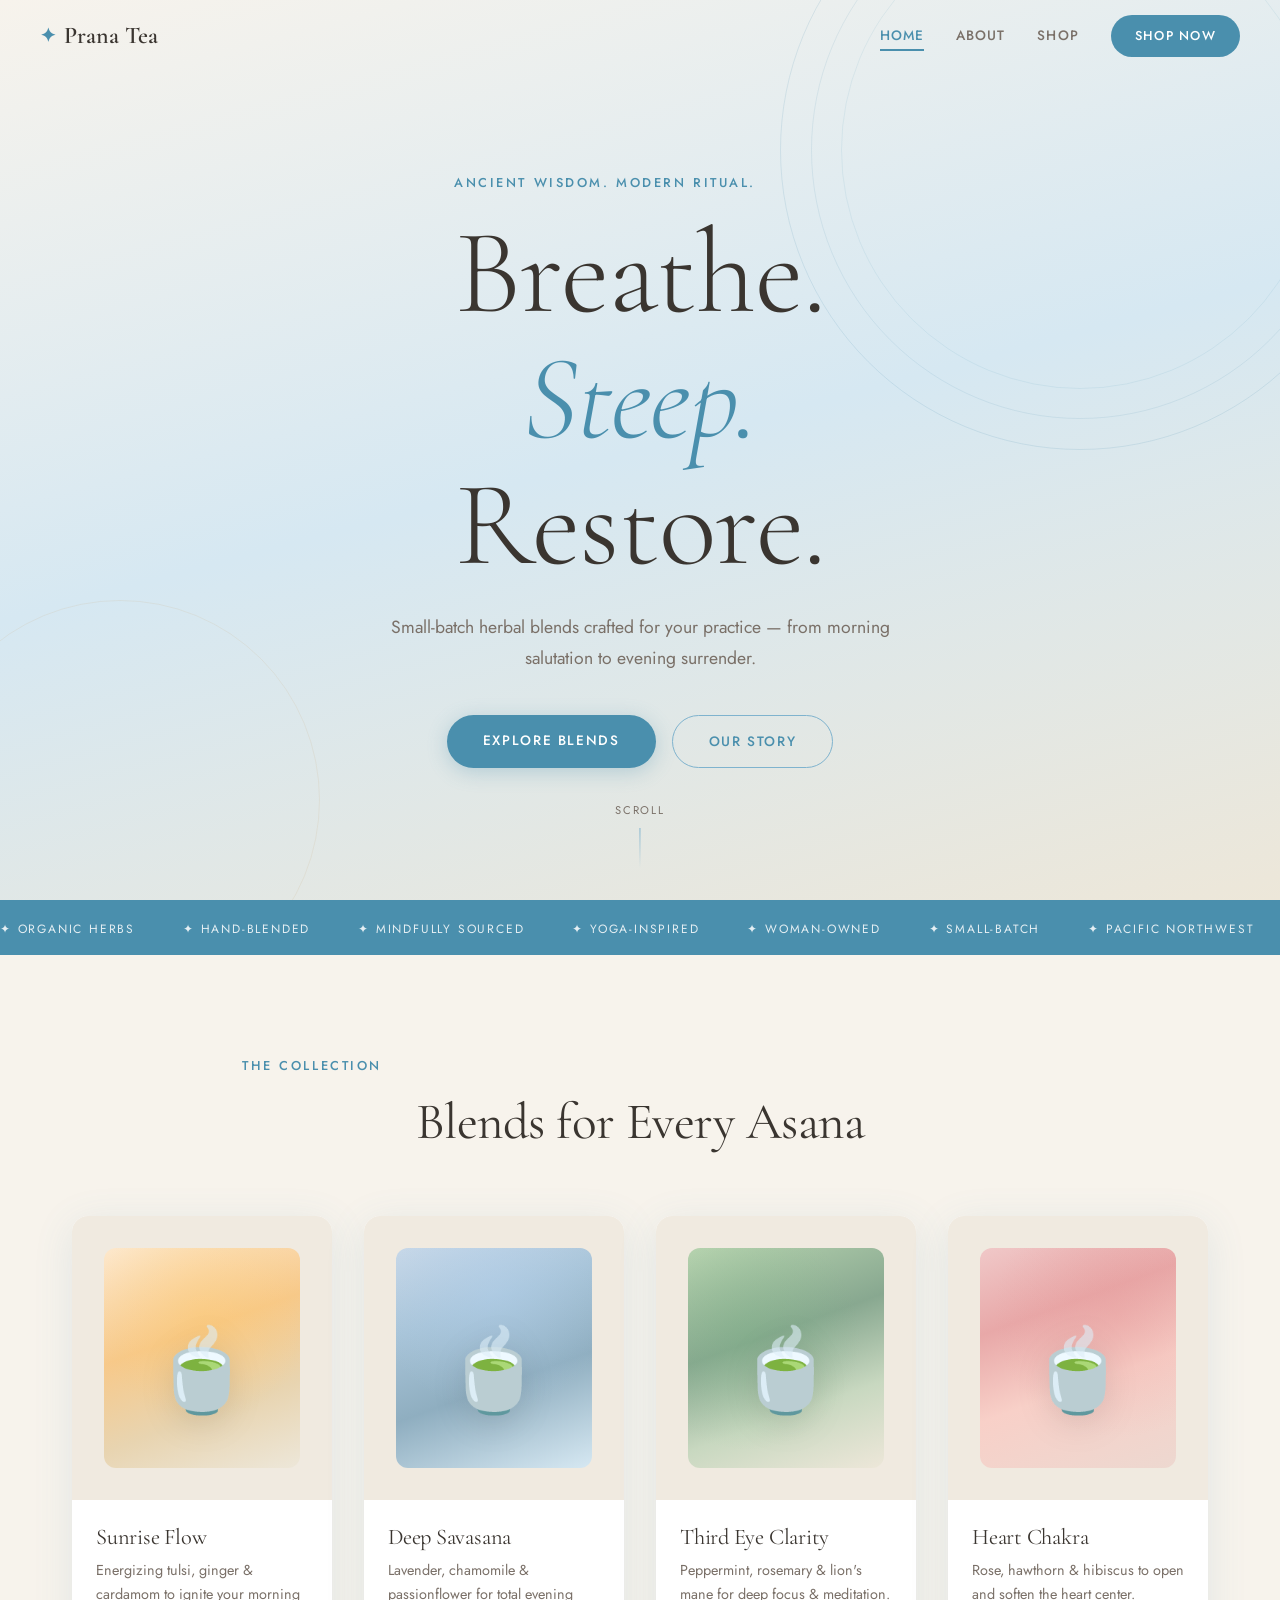
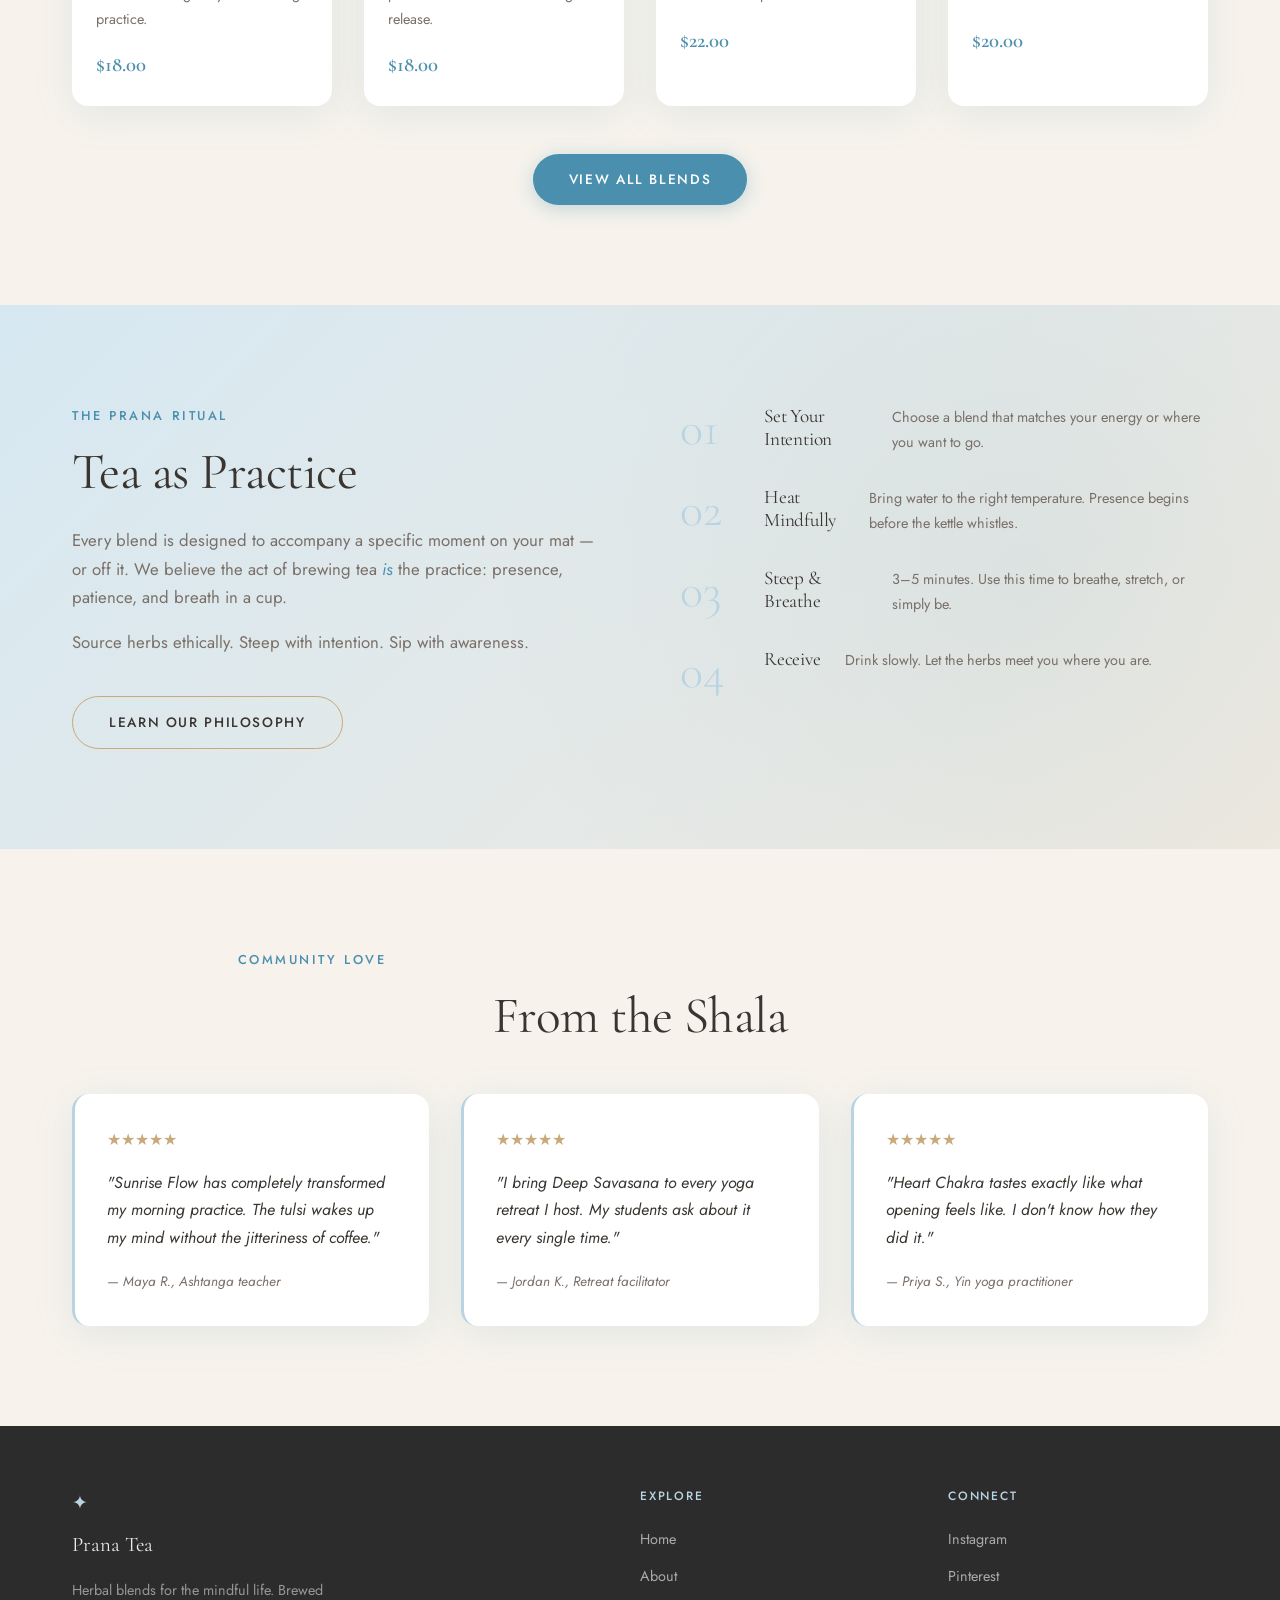
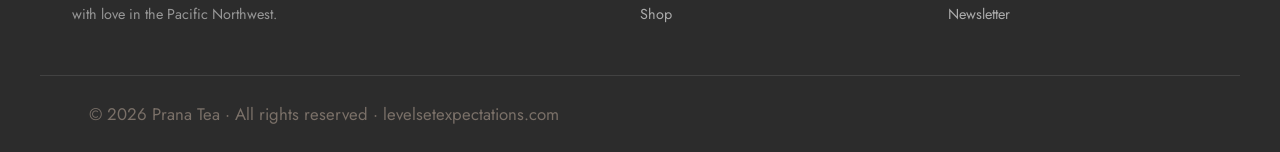
==== index.html @ 4cc1b5c7 "Add files via upload" ====
<!DOCTYPE html>
<html lang="en">
<head>
  <meta charset="UTF-8" />
  <meta name="viewport" content="width=device-width, initial-scale=1.0" />
  <title>Prana Tea — Herbal Blends for Body & Soul</title>
  <link rel="stylesheet" href="css/style.css" />
  <link rel="preconnect" href="https://fonts.googleapis.com" />
  <link rel="preconnect" href="https://fonts.gstatic.com" crossorigin />
  <link href="https://fonts.googleapis.com/css2?family=Cormorant+Garamond:ital,wght@0,300;0,400;0,600;1,300;1,400&family=Jost:wght@300;400;500&display=swap" rel="stylesheet" />
</head>
<body>

  <!-- NAV -->
  <header class="site-header" id="site-header">
    <div class="header-inner">
      <a href="index.html" class="logo">
        <span class="logo-mark">✦</span>
        <span class="logo-text">Prana Tea</span>
      </a>
      <nav class="main-nav">
        <a href="index.html" class="nav-link active">Home</a>
        <a href="about.html" class="nav-link">About</a>
        <a href="store.html" class="nav-link">Shop</a>
        <a href="store.html" class="nav-cta">Shop Now</a>
      </nav>
      <button class="mobile-toggle" id="mobileToggle" aria-label="Toggle menu">
        <span></span><span></span><span></span>
      </button>
    </div>
    <div class="mobile-nav" id="mobileNav">
      <a href="index.html">Home</a>
      <a href="about.html">About</a>
      <a href="store.html">Shop</a>
    </div>
  </header>

  <!-- HERO -->
  <section class="hero">
    <div class="hero-bg">
      <div class="mandala mandala-1"></div>
      <div class="mandala mandala-2"></div>
      <div class="lotus-petals"></div>
    </div>
    <div class="hero-content">
      <p class="hero-eyebrow">Ancient wisdom. Modern ritual.</p>
      <h1 class="hero-headline">
        Breathe.<br/>
        <em>Steep.</em><br/>
        Restore.
      </h1>
      <p class="hero-sub">Small-batch herbal blends crafted for your practice — from morning salutation to evening surrender.</p>
      <div class="hero-actions">
        <a href="store.html" class="btn btn-primary">Explore Blends</a>
        <a href="about.html" class="btn btn-ghost">Our Story</a>
      </div>
    </div>
    <div class="hero-scroll-hint">
      <span>Scroll</span>
      <div class="scroll-line"></div>
    </div>
  </section>

  <!-- PHILOSOPHY STRIP -->
  <div class="philosophy-strip">
    <div class="philosophy-strip-track">
      <span>✦ Organic Herbs</span>
      <span>✦ Hand-Blended</span>
      <span>✦ Mindfully Sourced</span>
      <span>✦ Yoga-Inspired</span>
      <span>✦ Woman-Owned</span>
      <span>✦ Small-Batch</span>
      <span>✦ Pacific Northwest</span>
      <span>✦ Organic Herbs</span>
      <span>✦ Hand-Blended</span>
      <span>✦ Mindfully Sourced</span>
      <span>✦ Yoga-Inspired</span>
      <span>✦ Woman-Owned</span>
      <span>✦ Small-Batch</span>
      <span>✦ Pacific Northwest</span>
    </div>
  </div>

  <!-- FEATURED PRODUCTS (preview) -->
  <section class="section featured-products">
    <div class="container">
      <div class="section-header">
        <p class="section-eyebrow">The Collection</p>
        <h2 class="section-title">Blends for Every Asana</h2>
      </div>
      <div class="product-grid">

        <a href="store.html#sunrise-flow" class="product-card" data-tea="sunrise">
          <div class="product-img-wrap">
            <div class="tea-illustration sunrise"></div>
          </div>
          <div class="product-info">
            <h3>Sunrise Flow</h3>
            <p>Energizing tulsi, ginger & cardamom to ignite your morning practice.</p>
            <span class="product-price">$18.00</span>
          </div>
        </a>

        <a href="store.html#deep-savasana" class="product-card" data-tea="savasana">
          <div class="product-img-wrap">
            <div class="tea-illustration savasana"></div>
          </div>
          <div class="product-info">
            <h3>Deep Savasana</h3>
            <p>Lavender, chamomile & passionflower for total evening release.</p>
            <span class="product-price">$18.00</span>
          </div>
        </a>

        <a href="store.html#third-eye" class="product-card" data-tea="thirdeye">
          <div class="product-img-wrap">
            <div class="tea-illustration thirdeye"></div>
          </div>
          <div class="product-info">
            <h3>Third Eye Clarity</h3>
            <p>Peppermint, rosemary & lion's mane for deep focus & meditation.</p>
            <span class="product-price">$22.00</span>
          </div>
        </a>

        <a href="store.html#heart-chakra" class="product-card" data-tea="heart">
          <div class="product-img-wrap">
            <div class="tea-illustration heart"></div>
          </div>
          <div class="product-info">
            <h3>Heart Chakra</h3>
            <p>Rose, hawthorn & hibiscus to open and soften the heart center.</p>
            <span class="product-price">$20.00</span>
          </div>
        </a>

      </div>
      <div class="section-cta">
        <a href="store.html" class="btn btn-primary">View All Blends</a>
      </div>
    </div>
  </section>

  <!-- RITUAL SECTION -->
  <section class="section ritual-section">
    <div class="ritual-bg-deco"></div>
    <div class="container ritual-inner">
      <div class="ritual-text">
        <p class="section-eyebrow">The Prana Ritual</p>
        <h2 class="section-title">Tea as Practice</h2>
        <p>Every blend is designed to accompany a specific moment on your mat — or off it. We believe the act of brewing tea <em>is</em> the practice: presence, patience, and breath in a cup.</p>
        <p>Source herbs ethically. Steep with intention. Sip with awareness.</p>
        <a href="about.html" class="btn btn-outline">Learn Our Philosophy</a>
      </div>
      <div class="ritual-steps">
        <div class="step">
          <div class="step-number">01</div>
          <h4>Set Your Intention</h4>
          <p>Choose a blend that matches your energy or where you want to go.</p>
        </div>
        <div class="step">
          <div class="step-number">02</div>
          <h4>Heat Mindfully</h4>
          <p>Bring water to the right temperature. Presence begins before the kettle whistles.</p>
        </div>
        <div class="step">
          <div class="step-number">03</div>
          <h4>Steep & Breathe</h4>
          <p>3–5 minutes. Use this time to breathe, stretch, or simply be.</p>
        </div>
        <div class="step">
          <div class="step-number">04</div>
          <h4>Receive</h4>
          <p>Drink slowly. Let the herbs meet you where you are.</p>
        </div>
      </div>
    </div>
  </section>

  <!-- TESTIMONIALS -->
  <section class="section testimonials-section">
    <div class="container">
      <p class="section-eyebrow center">Community Love</p>
      <h2 class="section-title center">From the Shala</h2>
      <div class="testimonials-grid">
        <div class="testimonial">
          <div class="stars">★★★★★</div>
          <p>"Sunrise Flow has completely transformed my morning practice. The tulsi wakes up my mind without the jitteriness of coffee."</p>
          <cite>— Maya R., Ashtanga teacher</cite>
        </div>
        <div class="testimonial">
          <div class="stars">★★★★★</div>
          <p>"I bring Deep Savasana to every yoga retreat I host. My students ask about it every single time."</p>
          <cite>— Jordan K., Retreat facilitator</cite>
        </div>
        <div class="testimonial">
          <div class="stars">★★★★★</div>
          <p>"Heart Chakra tastes exactly like what opening feels like. I don't know how they did it."</p>
          <cite>— Priya S., Yin yoga practitioner</cite>
        </div>
      </div>
    </div>
  </section>

  <!-- FOOTER -->
  <footer class="site-footer">
    <div class="container footer-inner">
      <div class="footer-brand">
        <span class="logo-mark">✦</span>
        <span class="logo-text">Prana Tea</span>
        <p>Herbal blends for the mindful life. Brewed with love in the Pacific Northwest.</p>
      </div>
      <div class="footer-links">
        <h5>Explore</h5>
        <a href="index.html">Home</a>
        <a href="about.html">About</a>
        <a href="store.html">Shop</a>
      </div>
      <div class="footer-links">
        <h5>Connect</h5>
        <a href="#">Instagram</a>
        <a href="#">Pinterest</a>
        <a href="#">Newsletter</a>
      </div>
    </div>
    <div class="footer-bottom">
      <p>© 2026 Prana Tea · All rights reserved · levelsetexpectations.com</p>
    </div>
  </footer>

  <script src="js/main.js"></script>
</body>
</html>
---- css/style.css ----
/* =============================================
   PRANA TEA — Main Stylesheet
   Yoga theme · Cream & Light Blue palette
   ============================================= */

/* --- CSS Variables --- */
:root {
  --cream: #F7F3EC;
  --cream-dark: #EDE7D9;
  --cream-mid: #F0EAE0;
  --blue-light: #B8D4E3;
  --blue-mid: #7FB3CE;
  --blue-deep: #4A8FAD;
  --blue-muted: #D6E8F2;
  --sage: #8FAE94;
  --rose-pale: #E8C9C3;
  --gold: #C9A87A;
  --gold-light: #E6D4B2;
  --charcoal: #2C2C2C;
  --text: #3A3530;
  --text-muted: #7A7068;
  --font-serif: 'Cormorant Garamond', Georgia, serif;
  --font-sans: 'Jost', sans-serif;
  --transition: 0.35s cubic-bezier(0.25, 0.46, 0.45, 0.94);
  --radius: 16px;
  --shadow: 0 8px 40px rgba(74, 143, 173, 0.12);
  --shadow-hover: 0 16px 60px rgba(74, 143, 173, 0.22);
}

/* --- Reset & Base --- */
*, *::before, *::after { box-sizing: border-box; margin: 0; padding: 0; }

html {
  scroll-behavior: smooth;
  font-size: 16px;
}

body {
  font-family: var(--font-sans);
  background-color: var(--cream);
  color: var(--text);
  line-height: 1.7;
  overflow-x: hidden;
}

img { display: block; max-width: 100%; }
a { text-decoration: none; color: inherit; }

/* --- Typography --- */
h1, h2, h3, h4 {
  font-family: var(--font-serif);
  font-weight: 400;
  line-height: 1.15;
  letter-spacing: -0.01em;
}

h1 { font-size: clamp(3rem, 8vw, 6.5rem); }
h2 { font-size: clamp(2rem, 4vw, 3.2rem); }
h3 { font-size: clamp(1.4rem, 2.5vw, 1.9rem); }
h4 { font-size: 1.3rem; }

em { font-style: italic; color: var(--blue-deep); }

p { font-size: 1.05rem; color: var(--text-muted); max-width: 60ch; }

.container {
  max-width: 1200px;
  margin: 0 auto;
  padding: 0 2rem;
}

.section { padding: 100px 0; }

/* =============================================
   BUTTONS
   ============================================= */
.btn {
  display: inline-block;
  font-family: var(--font-sans);
  font-size: 0.85rem;
  font-weight: 500;
  letter-spacing: 0.12em;
  text-transform: uppercase;
  padding: 14px 36px;
  border-radius: 60px;
  border: none;
  cursor: pointer;
  transition: var(--transition);
}

.btn-primary {
  background: var(--blue-deep);
  color: #fff;
  box-shadow: 0 4px 20px rgba(74, 143, 173, 0.3);
}
.btn-primary:hover {
  background: var(--blue-mid);
  box-shadow: 0 8px 30px rgba(74, 143, 173, 0.4);
  transform: translateY(-2px);
}

.btn-ghost {
  background: transparent;
  color: var(--blue-deep);
  border: 1.5px solid var(--blue-mid);
}
.btn-ghost:hover {
  background: var(--blue-muted);
  transform: translateY(-2px);
}

.btn-outline {
  background: transparent;
  color: var(--text);
  border: 1.5px solid var(--gold);
}
.btn-outline:hover {
  background: var(--gold-light);
  transform: translateY(-2px);
}

.full-width { width: 100%; text-align: center; }

/* =============================================
   HEADER / NAV
   ============================================= */
.site-header {
  position: fixed;
  top: 0;
  left: 0;
  right: 0;
  z-index: 100;
  padding: 0 2rem;
  background: transparent;
  transition: background var(--transition), box-shadow var(--transition);
}

.site-header.scrolled {
  background: rgba(247, 243, 236, 0.95);
  backdrop-filter: blur(12px);
  -webkit-backdrop-filter: blur(12px);
  box-shadow: 0 2px 20px rgba(0,0,0,0.06);
}

.header-inner {
  max-width: 1200px;
  margin: 0 auto;
  display: flex;
  align-items: center;
  justify-content: space-between;
  height: 72px;
}

.logo {
  display: flex;
  align-items: center;
  gap: 8px;
  font-family: var(--font-serif);
  font-size: 1.5rem;
  font-weight: 600;
  color: var(--text);
}

.logo-mark {
  color: var(--blue-deep);
  font-size: 1.2rem;
  animation: spin-slow 20s linear infinite;
}

@keyframes spin-slow {
  from { transform: rotate(0deg); }
  to { transform: rotate(360deg); }
}

.main-nav {
  display: flex;
  align-items: center;
  gap: 32px;
}

.nav-link {
  font-size: 0.85rem;
  font-weight: 500;
  letter-spacing: 0.08em;
  text-transform: uppercase;
  color: var(--text-muted);
  transition: color var(--transition);
  position: relative;
}

.nav-link::after {
  content: '';
  position: absolute;
  bottom: -3px;
  left: 0;
  width: 0;
  height: 1.5px;
  background: var(--blue-deep);
  transition: width var(--transition);
}

.nav-link:hover, .nav-link.active {
  color: var(--blue-deep);
}
.nav-link:hover::after, .nav-link.active::after { width: 100%; }

.nav-cta {
  font-size: 0.8rem;
  font-weight: 500;
  letter-spacing: 0.1em;
  text-transform: uppercase;
  background: var(--blue-deep);
  color: #fff;
  padding: 10px 24px;
  border-radius: 60px;
  transition: var(--transition);
  position: relative;
}
.nav-cta:hover {
  background: var(--blue-mid);
  transform: translateY(-1px);
}

.cart-icon-btn { display: flex; align-items: center; gap: 6px; }

.cart-badge {
  display: inline-flex;
  align-items: center;
  justify-content: center;
  background: var(--rose-pale);
  color: var(--text);
  border-radius: 50%;
  width: 20px;
  height: 20px;
  font-size: 0.7rem;
  font-weight: 700;
  transition: transform 0.2s;
}

.mobile-toggle {
  display: none;
  flex-direction: column;
  gap: 5px;
  background: none;
  border: none;
  cursor: pointer;
  padding: 4px;
}
.mobile-toggle span {
  display: block;
  width: 24px;
  height: 2px;
  background: var(--text);
  border-radius: 2px;
  transition: var(--transition);
}

.mobile-nav {
  display: none;
  flex-direction: column;
  background: var(--cream);
  padding: 1rem 2rem 2rem;
  border-top: 1px solid var(--cream-dark);
  gap: 1rem;
}
.mobile-nav a {
  font-size: 1.1rem;
  font-family: var(--font-serif);
  color: var(--text);
  padding: 0.5rem 0;
  border-bottom: 1px solid var(--cream-dark);
}
.mobile-nav.open { display: flex; }

/* =============================================
   TEA ILLUSTRATIONS (CSS-drawn)
   ============================================= */
.tea-illustration {
  width: 280px;
  height: 320px;
  border-radius: var(--radius);
  position: relative;
  overflow: hidden;
  display: flex;
  align-items: center;
  justify-content: center;
}

.tea-illustration.large {
  width: 100%;
  height: 420px;
}

/* Teacup base shape via pseudo-elements */
.tea-illustration::before {
  content: '🍵';
  font-size: 5rem;
  position: absolute;
  bottom: 30px;
  left: 50%;
  transform: translateX(-50%);
  filter: drop-shadow(0 8px 16px rgba(0,0,0,0.1));
  z-index: 2;
  transition: transform 0.4s ease;
}
.tea-illustration:hover::before { transform: translateX(-50%) scale(1.1); }

.tea-illustration::after {
  content: '';
  position: absolute;
  inset: 0;
  z-index: 1;
}

/* Sunrise */
.tea-illustration.sunrise {
  background: linear-gradient(160deg, #FDE8CC 0%, #F7C98A 40%, #E8D4B0 70%, var(--cream-dark) 100%);
}
.tea-illustration.sunrise::after {
  background: radial-gradient(circle at 50% 30%, rgba(255,200,100,0.3) 0%, transparent 60%);
}

/* Savasana */
.tea-illustration.savasana {
  background: linear-gradient(160deg, #C8D8E8 0%, #A8C4D8 30%, #8FAEC0 60%, #D6E8F2 100%);
}
.tea-illustration.savasana::after {
  background: radial-gradient(circle at 50% 20%, rgba(180,210,240,0.4) 0%, transparent 60%);
}

/* Third Eye */
.tea-illustration.thirdeye {
  background: linear-gradient(160deg, #B8D4B0 0%, #88A890 40%, #C8D8C0 70%, var(--cream-dark) 100%);
}
.tea-illustration.thirdeye::after {
  background: radial-gradient(circle at 30% 40%, rgba(120,180,130,0.3) 0%, transparent 60%);
}

/* Heart */
.tea-illustration.heart {
  background: linear-gradient(160deg, #F0C8C8 0%, #E8A8A8 30%, #F8D0C8 60%, #EDD8D0 100%);
}
.tea-illustration.heart::after {
  background: radial-gradient(circle at 70% 30%, rgba(230,150,150,0.3) 0%, transparent 60%);
}

/* =============================================
   HERO SECTION
   ============================================= */
.hero {
  min-height: 100vh;
  display: flex;
  align-items: center;
  justify-content: center;
  position: relative;
  overflow: hidden;
  padding: 120px 2rem 80px;
  background: linear-gradient(165deg, var(--cream) 0%, var(--blue-muted) 50%, var(--cream-dark) 100%);
}

.hero-bg {
  position: absolute;
  inset: 0;
  pointer-events: none;
}

/* Mandala decorations */
.mandala {
  position: absolute;
  border-radius: 50%;
  border: 1px solid rgba(74, 143, 173, 0.15);
}

.mandala-1 {
  width: 600px;
  height: 600px;
  top: -150px;
  right: -100px;
  animation: rotate-mandala 60s linear infinite;
}
.mandala-1::before {
  content: '';
  position: absolute;
  inset: 30px;
  border-radius: 50%;
  border: 1px solid rgba(74, 143, 173, 0.12);
}
.mandala-1::after {
  content: '';
  position: absolute;
  inset: 60px;
  border-radius: 50%;
  border: 1px solid rgba(74, 143, 173, 0.10);
}

.mandala-2 {
  width: 400px;
  height: 400px;
  bottom: -100px;
  left: -80px;
  animation: rotate-mandala 45s linear infinite reverse;
  border-color: rgba(201, 168, 122, 0.15);
}

@keyframes rotate-mandala {
  from { transform: rotate(0deg); }
  to { transform: rotate(360deg); }
}

.mandala-sm {
  position: absolute;
  right: 5%;
  top: 20%;
  width: 300px;
  height: 300px;
  border-radius: 50%;
  border: 1px solid rgba(74, 143, 173, 0.15);
  animation: rotate-mandala 50s linear infinite;
  pointer-events: none;
}
.mandala-sm::before {
  content: '';
  position: absolute;
  inset: 25px;
  border-radius: 50%;
  border: 1px solid rgba(74, 143, 173, 0.10);
}

.mandala-cta {
  position: absolute;
  width: 400px;
  height: 400px;
  top: 50%;
  left: 50%;
  transform: translate(-50%, -50%);
  border-radius: 50%;
  border: 1px solid rgba(74, 143, 173, 0.12);
  animation: rotate-mandala 40s linear infinite;
  pointer-events: none;
}

.hero-content {
  position: relative;
  z-index: 2;
  text-align: center;
  max-width: 800px;
}

.hero-eyebrow, .section-eyebrow {
  font-family: var(--font-sans);
  font-size: 0.8rem;
  font-weight: 500;
  letter-spacing: 0.2em;
  text-transform: uppercase;
  color: var(--blue-deep);
  margin-bottom: 1rem;
}
.section-eyebrow.center { text-align: center; }

.hero-headline {
  font-size: clamp(4rem, 10vw, 7.5rem);
  font-weight: 300;
  color: var(--text);
  line-height: 1.05;
  margin-bottom: 1.5rem;
}

.hero-sub {
  font-size: 1.1rem;
  color: var(--text-muted);
  max-width: 50ch;
  margin: 0 auto 2.5rem;
  line-height: 1.8;
}

.hero-actions {
  display: flex;
  gap: 16px;
  justify-content: center;
  flex-wrap: wrap;
}

.hero-scroll-hint {
  position: absolute;
  bottom: 2rem;
  left: 50%;
  transform: translateX(-50%);
  display: flex;
  flex-direction: column;
  align-items: center;
  gap: 8px;
  font-size: 0.7rem;
  letter-spacing: 0.15em;
  text-transform: uppercase;
  color: var(--text-muted);
  animation: fade-float 2s ease-in-out infinite;
}

.scroll-line {
  width: 1px;
  height: 40px;
  background: linear-gradient(to bottom, var(--blue-mid), transparent);
}

@keyframes fade-float {
  0%, 100% { opacity: 0.5; transform: translateX(-50%) translateY(0); }
  50% { opacity: 1; transform: translateX(-50%) translateY(6px); }
}

/* =============================================
   PHILOSOPHY STRIP
   ============================================= */
.philosophy-strip {
  background: var(--blue-deep);
  color: rgba(255,255,255,0.85);
  overflow: hidden;
  padding: 14px 0;
  white-space: nowrap;
  width: 100%;
}

.philosophy-strip-track {
  display: inline-flex;
  gap: 3rem;
  white-space: nowrap;
  animation: marquee 30s linear infinite;
  will-change: transform;
}

.philosophy-strip span {
  font-size: 0.75rem;
  letter-spacing: 0.15em;
  text-transform: uppercase;
  flex-shrink: 0;
  display: inline-block;
}

@keyframes marquee {
  from { transform: translateX(0); }
  to { transform: translateX(-50%); }
}

/* =============================================
   SECTION HEADERS
   ============================================= */
.section-header {
  text-align: center;
  margin-bottom: 64px;
}

.section-title {
  color: var(--text);
  margin-top: 0.5rem;
}
.section-title.center { text-align: center; }

/* =============================================
   PRODUCT CARDS (Home preview)
   ============================================= */
.product-grid {
  display: grid;
  grid-template-columns: repeat(auto-fit, minmax(260px, 1fr));
  gap: 2rem;
}

.product-card {
  display: block;
  background: #fff;
  border-radius: var(--radius);
  overflow: hidden;
  box-shadow: var(--shadow);
  transition: transform var(--transition), box-shadow var(--transition);
  cursor: pointer;
}

.product-card:hover {
  transform: translateY(-8px);
  box-shadow: var(--shadow-hover);
}

.product-img-wrap {
  display: flex;
  align-items: center;
  justify-content: center;
  padding: 2rem;
  background: var(--cream-mid);
}

.product-img-wrap .tea-illustration {
  width: 100%;
  height: 220px;
  border-radius: 12px;
}

.product-info {
  padding: 1.5rem;
}

.product-info h3 {
  font-family: var(--font-serif);
  font-size: 1.4rem;
  margin-bottom: 0.5rem;
  color: var(--text);
}

.product-info p {
  font-size: 0.9rem;
  margin-bottom: 1rem;
  max-width: none;
}

.product-price {
  font-family: var(--font-serif);
  font-size: 1.3rem;
  color: var(--blue-deep);
  font-weight: 600;
}

.section-cta { text-align: center; margin-top: 3rem; }

/* =============================================
   RITUAL SECTION
   ============================================= */
.ritual-section {
  background: linear-gradient(135deg, var(--blue-muted) 0%, var(--cream-mid) 100%);
  position: relative;
  overflow: hidden;
}

.ritual-bg-deco {
  position: absolute;
  top: 0; left: 0; right: 0; bottom: 0;
  background-image: radial-gradient(circle at 80% 50%, rgba(74,143,173,0.08) 0%, transparent 50%);
  pointer-events: none;
}

.ritual-inner {
  display: grid;
  grid-template-columns: 1fr 1fr;
  gap: 5rem;
  align-items: start;
}

.ritual-text h2 { margin-bottom: 1.5rem; }
.ritual-text p { margin-bottom: 1rem; }
.ritual-text .btn { margin-top: 1.5rem; }

.ritual-steps {
  display: flex;
  flex-direction: column;
  gap: 2rem;
}

.step {
  display: flex;
  gap: 1.5rem;
  align-items: flex-start;
}

.step-number {
  font-family: var(--font-serif);
  font-size: 3rem;
  font-weight: 300;
  color: var(--blue-light);
  line-height: 1;
  flex-shrink: 0;
  width: 60px;
}

.step h4 {
  font-family: var(--font-serif);
  font-size: 1.2rem;
  margin-bottom: 0.3rem;
  color: var(--text);
}

.step p {
  font-size: 0.9rem;
  max-width: none;
}

/* =============================================
   TESTIMONIALS
   ============================================= */
.testimonials-section { background: var(--cream); }

.testimonials-grid {
  display: grid;
  grid-template-columns: repeat(auto-fit, minmax(280px, 1fr));
  gap: 2rem;
  margin-top: 3rem;
}

.testimonial {
  background: #fff;
  border-radius: var(--radius);
  padding: 2rem;
  box-shadow: var(--shadow);
  border-left: 3px solid var(--blue-light);
}

.stars { color: var(--gold); margin-bottom: 1rem; font-size: 1rem; }
.testimonial p { font-size: 1rem; font-style: italic; margin-bottom: 1rem; color: var(--text); max-width: none; }
.testimonial cite { font-size: 0.85rem; color: var(--text-muted); }

/* =============================================
   PAGE HERO (inner pages)
   ============================================= */
.page-hero {
  padding: 160px 2rem 100px;
  text-align: center;
  background: linear-gradient(165deg, var(--cream) 0%, var(--blue-muted) 60%, var(--cream-dark) 100%);
  position: relative;
  overflow: hidden;
}

.page-hero-content { position: relative; z-index: 2; }
.page-hero h1 { font-size: clamp(2.5rem, 6vw, 5rem); margin-bottom: 1rem; }
.page-hero p { max-width: 50ch; margin: 0 auto; font-size: 1.1rem; }

/* =============================================
   STORE — PRODUCT DETAIL CARDS
   ============================================= */
.store-section { padding: 60px 0 100px; }

.product-detail-card {
  display: grid;
  grid-template-columns: 1fr 1fr;
  gap: 4rem;
  align-items: center;
  padding: 3rem 0;
}

.product-detail-card.reverse {
  direction: rtl;
}
.product-detail-card.reverse > * { direction: ltr; }

.product-detail-visual {
  position: relative;
}

.product-badges {
  display: flex;
  gap: 8px;
  margin-top: 1rem;
  flex-wrap: wrap;
}

.badge {
  font-size: 0.72rem;
  font-weight: 500;
  letter-spacing: 0.1em;
  text-transform: uppercase;
  background: var(--blue-muted);
  color: var(--blue-deep);
  padding: 4px 12px;
  border-radius: 20px;
}

.chakra-label {
  font-size: 0.8rem;
  letter-spacing: 0.1em;
  text-transform: uppercase;
  color: var(--blue-deep);
  margin-bottom: 0.5rem;
  max-width: none;
}

.product-detail-info h2 {
  margin-bottom: 0.5rem;
  color: var(--text);
}

.product-stars {
  color: var(--gold);
  font-size: 1rem;
  margin-bottom: 1.2rem;
}
.product-stars span { color: var(--text-muted); font-size: 0.85rem; font-family: var(--font-sans); }

.product-description {
  font-size: 1rem;
  line-height: 1.8;
  margin-bottom: 1.5rem;
  color: var(--text-muted);
  max-width: none;
}

.product-details-list {
  display: flex;
  flex-direction: column;
  gap: 0.5rem;
  margin-bottom: 2rem;
  background: var(--cream-mid);
  padding: 1.2rem 1.5rem;
  border-radius: 12px;
}

.detail-item {
  font-size: 0.9rem;
  color: var(--text-muted);
}
.detail-item strong { color: var(--text); font-weight: 500; }

.product-purchase {
  display: flex;
  align-items: center;
  gap: 1.2rem;
  flex-wrap: wrap;
}

.product-price-large {
  font-family: var(--font-serif);
  font-size: 2rem;
  color: var(--blue-deep);
  font-weight: 600;
}

.qty-selector {
  display: flex;
  align-items: center;
  gap: 0;
  border: 1.5px solid var(--blue-light);
  border-radius: 60px;
  overflow: hidden;
}

.qty-btn {
  background: none;
  border: none;
  width: 38px;
  height: 38px;
  cursor: pointer;
  font-size: 1.2rem;
  color: var(--blue-deep);
  transition: background var(--transition);
  font-family: inherit;
}
.qty-btn:hover { background: var(--blue-muted); }

.qty-display {
  padding: 0 12px;
  font-family: var(--font-sans);
  font-size: 0.95rem;
  font-weight: 500;
  min-width: 36px;
  text-align: center;
  color: var(--text);
}

.add-to-cart { padding: 14px 28px; }

.product-divider {
  padding: 2rem 0;
  text-align: center;
}
.lotus-divider {
  color: var(--blue-light);
  letter-spacing: 1rem;
  font-size: 0.8rem;
}

/* =============================================
   CART SIDEBAR
   ============================================= */
.cart-overlay {
  position: fixed;
  inset: 0;
  background: rgba(0,0,0,0.3);
  backdrop-filter: blur(4px);
  z-index: 200;
  opacity: 0;
  pointer-events: none;
  transition: opacity var(--transition);
}
.cart-overlay.active { opacity: 1; pointer-events: all; }

.cart-sidebar {
  position: fixed;
  top: 0;
  right: 0;
  bottom: 0;
  width: 380px;
  max-width: 95vw;
  background: var(--cream);
  z-index: 201;
  display: flex;
  flex-direction: column;
  transform: translateX(100%);
  transition: transform var(--transition);
  box-shadow: -8px 0 40px rgba(0,0,0,0.12);
}
.cart-sidebar.open { transform: translateX(0); }

.cart-header {
  display: flex;
  align-items: center;
  justify-content: space-between;
  padding: 1.5rem 2rem;
  border-bottom: 1px solid var(--cream-dark);
}
.cart-header h3 {
  font-family: var(--font-serif);
  font-size: 1.5rem;
}

.cart-close {
  background: none;
  border: none;
  cursor: pointer;
  font-size: 1.1rem;
  color: var(--text-muted);
  width: 32px;
  height: 32px;
  display: flex;
  align-items: center;
  justify-content: center;
  border-radius: 50%;
  transition: background var(--transition);
}
.cart-close:hover { background: var(--cream-dark); }

.cart-items {
  flex: 1;
  overflow-y: auto;
  padding: 1.5rem 2rem;
  display: flex;
  flex-direction: column;
  gap: 1rem;
}

.cart-empty {
  text-align: center;
  padding: 3rem 0;
  font-size: 0.95rem;
  color: var(--text-muted);
  max-width: none;
  line-height: 2;
}

.cart-item {
  display: flex;
  align-items: center;
  gap: 1rem;
  background: #fff;
  padding: 1rem;
  border-radius: 12px;
  box-shadow: 0 2px 10px rgba(0,0,0,0.05);
}

.cart-item-icon { font-size: 1.8rem; }
.cart-item-name { font-family: var(--font-serif); font-size: 1rem; color: var(--text); }
.cart-item-price { font-size: 0.85rem; color: var(--text-muted); }
.cart-item-info { flex: 1; }
.cart-item-qty { font-size: 0.8rem; color: var(--blue-deep); font-weight: 500; }

.cart-item-remove {
  background: none;
  border: none;
  cursor: pointer;
  color: var(--text-muted);
  font-size: 0.9rem;
  padding: 4px 8px;
  border-radius: 6px;
  transition: background var(--transition), color var(--transition);
}
.cart-item-remove:hover { background: #fde8e8; color: #c0392b; }

.cart-footer {
  padding: 1.5rem 2rem 2rem;
  border-top: 1px solid var(--cream-dark);
  display: flex;
  flex-direction: column;
  gap: 1rem;
}

.cart-total {
  display: flex;
  justify-content: space-between;
  align-items: center;
  font-family: var(--font-serif);
  font-size: 1.3rem;
  color: var(--text);
}

.cart-note {
  text-align: center;
  font-size: 0.78rem;
  color: var(--text-muted);
  max-width: none;
}

/* =============================================
   TOAST
   ============================================= */
.toast {
  position: fixed;
  bottom: 2rem;
  left: 50%;
  transform: translateX(-50%) translateY(100px);
  background: var(--blue-deep);
  color: #fff;
  padding: 12px 28px;
  border-radius: 60px;
  font-size: 0.85rem;
  letter-spacing: 0.05em;
  z-index: 300;
  opacity: 0;
  transition: all 0.4s cubic-bezier(0.34, 1.56, 0.64, 1);
  box-shadow: 0 8px 30px rgba(74, 143, 173, 0.4);
  white-space: nowrap;
}
.toast.show {
  opacity: 1;
  transform: translateX(-50%) translateY(0);
}

/* =============================================
   ABOUT PAGE
   ============================================= */
.about-inner {
  display: grid;
  grid-template-columns: 1fr 1fr;
  gap: 5rem;
  align-items: start;
}

.about-text h2 { margin-bottom: 1.5rem; }
.about-text p { margin-bottom: 1.2rem; }

blockquote {
  font-family: var(--font-serif);
  font-size: 1.6rem;
  font-style: italic;
  color: var(--blue-deep);
  border-left: 3px solid var(--blue-light);
  padding-left: 1.5rem;
  margin: 2rem 0 0.5rem;
  line-height: 1.4;
}

.quote-credit {
  font-size: 0.85rem;
  color: var(--text-muted);
  padding-left: 1.5rem;
  margin-bottom: 2rem !important;
}

.about-values {
  display: grid;
  grid-template-columns: 1fr 1fr;
  gap: 1.5rem;
}

.value-card {
  background: #fff;
  border-radius: var(--radius);
  padding: 1.8rem;
  box-shadow: var(--shadow);
  border-top: 3px solid var(--blue-light);
  transition: transform var(--transition), box-shadow var(--transition);
}
.value-card:hover { transform: translateY(-4px); box-shadow: var(--shadow-hover); }

.value-icon { font-size: 2rem; margin-bottom: 0.8rem; }
.value-card h4 { font-family: var(--font-serif); margin-bottom: 0.5rem; font-size: 1.1rem; color: var(--text); }
.value-card p { font-size: 0.9rem; max-width: none; }

/* =============================================
   CTA SECTION
   ============================================= */
.cta-section {
  background: linear-gradient(135deg, var(--blue-muted) 0%, var(--cream-dark) 100%);
  position: relative;
  overflow: hidden;
}

.cta-inner {
  text-align: center;
  position: relative;
  z-index: 2;
  padding: 2rem;
}

.cta-inner h2 { margin-bottom: 1rem; }
.cta-inner p { margin: 0 auto 2rem; text-align: center; }

/* =============================================
   FOOTER
   ============================================= */
.site-footer {
  background: var(--charcoal);
  color: rgba(255,255,255,0.75);
  padding: 60px 0 0;
}

.footer-inner {
  display: grid;
  grid-template-columns: 2fr 1fr 1fr;
  gap: 3rem;
  padding-bottom: 3rem;
  border-bottom: 1px solid rgba(255,255,255,0.1);
}

.footer-brand .logo-mark { color: var(--blue-light); }
.footer-brand .logo-text {
  font-family: var(--font-serif);
  font-size: 1.3rem;
  color: rgba(255,255,255,0.9);
}
.footer-brand { display: flex; flex-direction: column; gap: 0.5rem; }
.footer-brand p { font-size: 0.9rem; color: rgba(255,255,255,0.5); margin-top: 0.5rem; max-width: 30ch; }

.footer-links {
  display: flex;
  flex-direction: column;
  gap: 0.8rem;
}
.footer-links h5 {
  font-family: var(--font-sans);
  font-size: 0.75rem;
  font-weight: 500;
  letter-spacing: 0.15em;
  text-transform: uppercase;
  color: var(--blue-light);
  margin-bottom: 0.5rem;
}
.footer-links a {
  font-size: 0.9rem;
  color: rgba(255,255,255,0.6);
  transition: color var(--transition);
}
.footer-links a:hover { color: rgba(255,255,255,0.9); }

.footer-bottom {
  text-align: center;
  padding: 1.5rem;
  font-size: 0.8rem;
  color: rgba(255,255,255,0.35);
}

/* =============================================
   ANIMATIONS
   ============================================= */
.fade-in {
  opacity: 0;
  transform: translateY(24px);
  transition: opacity 0.7s ease, transform 0.7s ease;
}
.fade-in.visible { opacity: 1; transform: translateY(0); }

/* =============================================
   RESPONSIVE
   ============================================= */
@media (max-width: 900px) {
  .main-nav { display: none; }
  .mobile-toggle { display: flex; }

  .ritual-inner { grid-template-columns: 1fr; gap: 3rem; }
  .product-detail-card,
  .product-detail-card.reverse { grid-template-columns: 1fr; direction: ltr; gap: 2rem; }
  .product-detail-card.reverse > * { direction: ltr; }
  .tea-illustration.large { height: 280px; }
  .about-inner { grid-template-columns: 1fr; gap: 3rem; }
  .footer-inner { grid-template-columns: 1fr 1fr; }
  .footer-brand { grid-column: 1 / -1; }
}

@media (max-width: 600px) {
  .hero { padding: 100px 1.5rem 60px; }
  .product-purchase { flex-wrap: wrap; gap: 1rem; }
  .footer-inner { grid-template-columns: 1fr; }
  .about-values { grid-template-columns: 1fr; }
  .testimonials-grid { grid-template-columns: 1fr; }
  .cart-sidebar { width: 100%; }
  .hero-actions { flex-direction: column; align-items: center; }
}
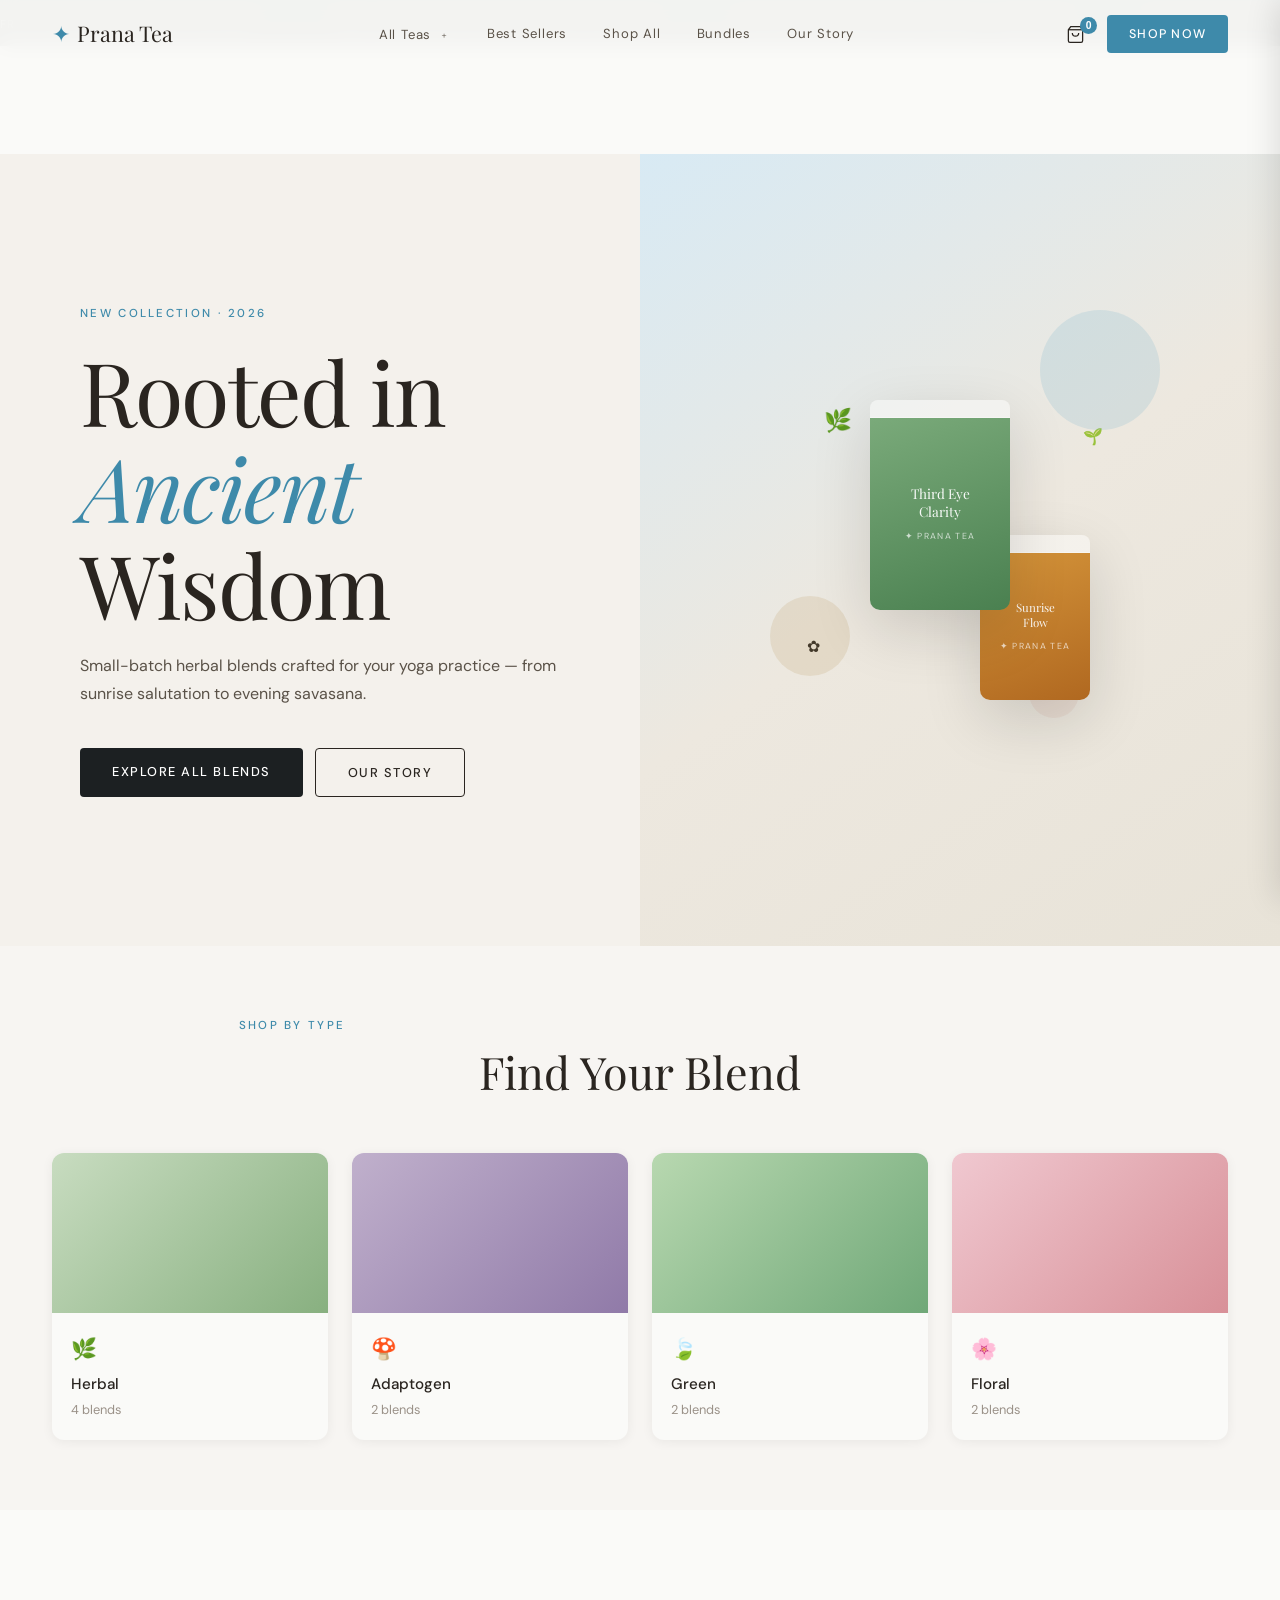
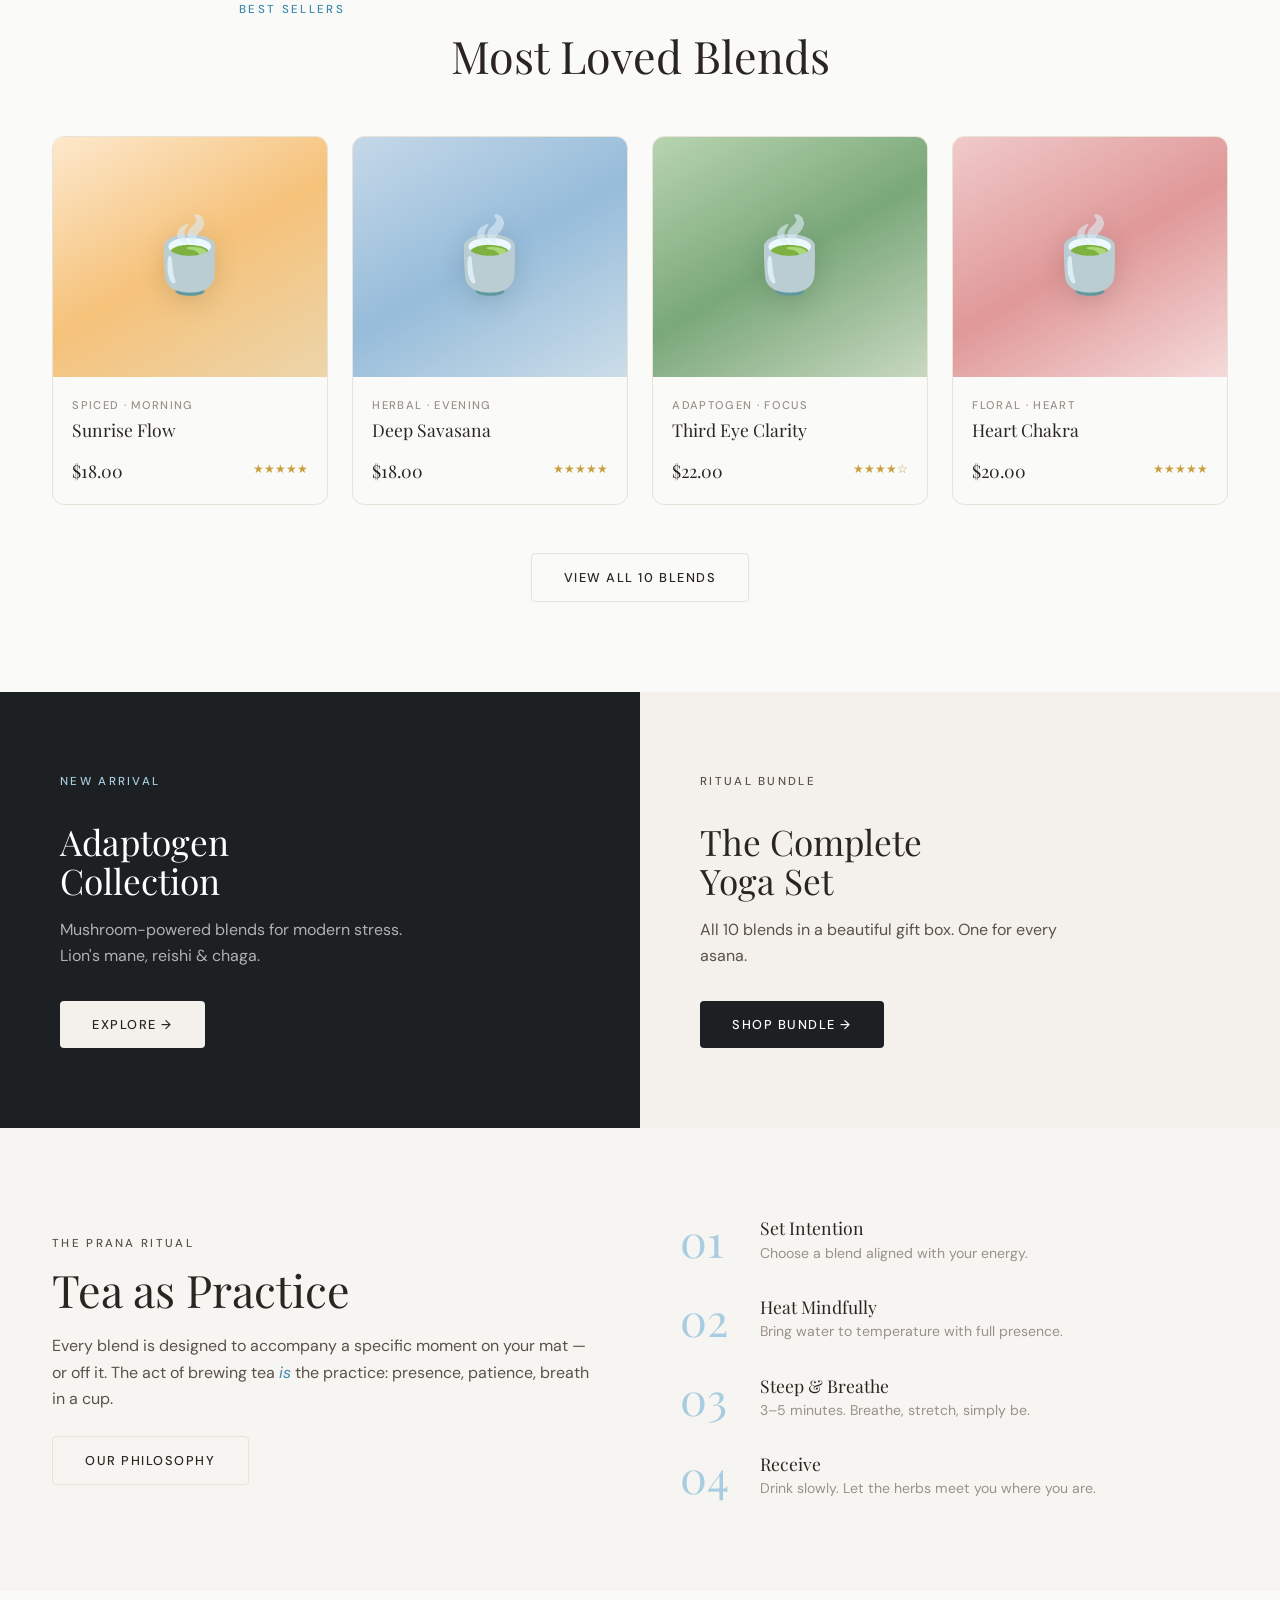
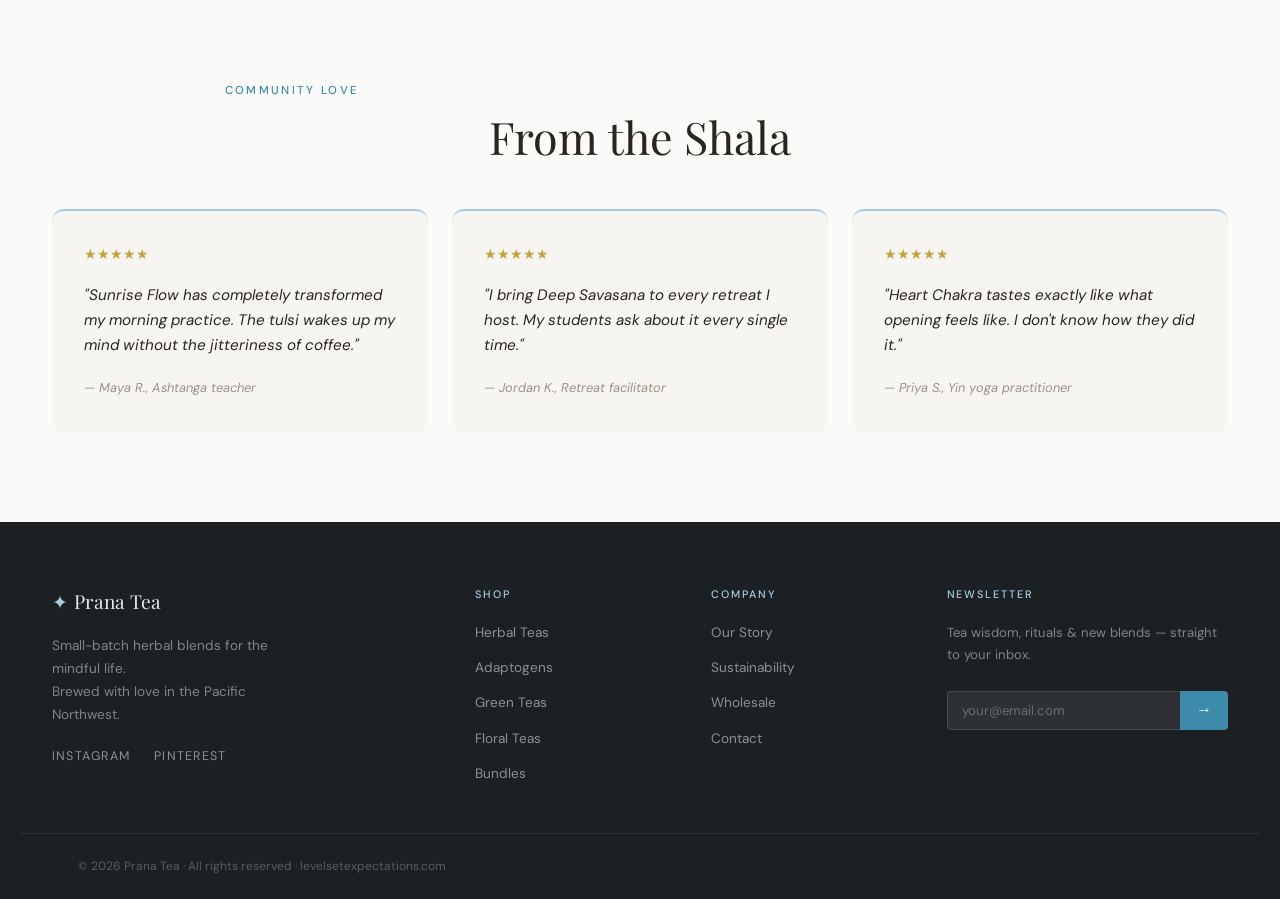
==== commit ee178e93: "Add files via upload" ====
--- a/index.html
+++ b/index.html
@@ -3,176 +3,260 @@
 <head>
   <meta charset="UTF-8" />
   <meta name="viewport" content="width=device-width, initial-scale=1.0" />
-  <title>Prana Tea — Herbal Blends for Body & Soul</title>
+  <title>Prana Tea — Yoga-Inspired Herbal Blends</title>
   <link rel="stylesheet" href="css/style.css" />
   <link rel="preconnect" href="https://fonts.googleapis.com" />
   <link rel="preconnect" href="https://fonts.gstatic.com" crossorigin />
-  <link href="https://fonts.googleapis.com/css2?family=Cormorant+Garamond:ital,wght@0,300;0,400;0,600;1,300;1,400&family=Jost:wght@300;400;500&display=swap" rel="stylesheet" />
+  <link href="https://fonts.googleapis.com/css2?family=Playfair+Display:ital,wght@0,400;0,500;1,400&family=DM+Sans:wght@300;400;500&display=swap" rel="stylesheet" />
 </head>
 <body>
 
-  <!-- NAV -->
+  <!-- ANNOUNCEMENT STRIP -->
+  <div class="announce-strip">
+    <div class="announce-track">
+      <span>Free shipping on orders over $50</span>
+      <span class="dot">·</span>
+      <span>New: Adaptogen Collection now available</span>
+      <span class="dot">·</span>
+      <span>Explore our Yoga Ritual Bundle &mdash; save 20%</span>
+      <span class="dot">·</span>
+      <span>Free shipping on orders over $50</span>
+      <span class="dot">·</span>
+      <span>New: Adaptogen Collection now available</span>
+      <span class="dot">·</span>
+      <span>Explore our Yoga Ritual Bundle &mdash; save 20%</span>
+    </div>
+  </div>
+
+  <!-- HEADER -->
   <header class="site-header" id="site-header">
     <div class="header-inner">
+      <button class="mobile-toggle" id="mobileToggle" aria-label="Toggle menu">
+        <span></span><span></span><span></span>
+      </button>
+
       <a href="index.html" class="logo">
         <span class="logo-mark">✦</span>
         <span class="logo-text">Prana Tea</span>
       </a>
-      <nav class="main-nav">
-        <a href="index.html" class="nav-link active">Home</a>
-        <a href="about.html" class="nav-link">About</a>
-        <a href="store.html" class="nav-link">Shop</a>
+
+      <nav class="main-nav" id="mainNav">
+
+        <div class="nav-item has-mega">
+          <button class="nav-link mega-trigger" id="megaBtn">All Teas <span class="chevron">﹢</span></button>
+          <div class="mega-menu" id="megaMenu">
+            <div class="mega-inner">
+              <div class="mega-col">
+                <h4 class="mega-heading">By Type</h4>
+                <a href="store.html#herbal" class="mega-link">
+                  <span class="mega-icon">🌿</span>
+                  <div><strong>Herbal</strong><p>Caffeine-free botanicals</p></div>
+                </a>
+                <a href="store.html#adaptogen" class="mega-link">
+                  <span class="mega-icon">🍄</span>
+                  <div><strong>Adaptogen</strong><p>Mushroom &amp; stress-support</p></div>
+                </a>
+                <a href="store.html#green" class="mega-link">
+                  <span class="mega-icon">🍃</span>
+                  <div><strong>Green Tea</strong><p>Light &amp; antioxidant-rich</p></div>
+                </a>
+                <a href="store.html#floral" class="mega-link">
+                  <span class="mega-icon">🌸</span>
+                  <div><strong>Floral</strong><p>Rose, hibiscus &amp; lavender</p></div>
+                </a>
+                <a href="store.html#spiced" class="mega-link">
+                  <span class="mega-icon">🫚</span>
+                  <div><strong>Spiced</strong><p>Warming &amp; digestive</p></div>
+                </a>
+              </div>
+              <div class="mega-col">
+                <h4 class="mega-heading">By Practice</h4>
+                <a href="store.html#morning" class="mega-link">
+                  <span class="mega-icon">☀️</span>
+                  <div><strong>Morning Practice</strong><p>Wake up with intention</p></div>
+                </a>
+                <a href="store.html#meditation" class="mega-link">
+                  <span class="mega-icon">🧘</span>
+                  <div><strong>Meditation</strong><p>Deepen focus &amp; stillness</p></div>
+                </a>
+                <a href="store.html#evening" class="mega-link">
+                  <span class="mega-icon">🌙</span>
+                  <div><strong>Evening Wind-Down</strong><p>Release &amp; restore</p></div>
+                </a>
+                <a href="store.html#recovery" class="mega-link">
+                  <span class="mega-icon">💧</span>
+                  <div><strong>Recovery</strong><p>Post-practice replenishment</p></div>
+                </a>
+              </div>
+              <div class="mega-featured">
+                <p class="mega-feat-label">Featured Blend</p>
+                <div class="mega-feat-card">
+                  <div class="mega-feat-img feat-thirdeye"></div>
+                  <div class="mega-feat-info">
+                    <strong>Third Eye Clarity</strong>
+                    <p>Lion's mane + peppermint for deep focus</p>
+                    <a href="store.html#third-eye" class="mega-feat-cta">Shop Now →</a>
+                  </div>
+                </div>
+              </div>
+            </div>
+          </div>
+        </div>
+
+        <a href="store.html#bestsellers" class="nav-link">Best Sellers</a>
+        <a href="store.html" class="nav-link">Shop All</a>
+        <a href="store.html#bundles" class="nav-link">Bundles</a>
+        <a href="about.html" class="nav-link">Our Story</a>
+      </nav>
+
+      <div class="header-actions">
+        <button class="cart-btn" id="cartBtn" aria-label="Cart">
+          <svg width="19" height="19" viewBox="0 0 24 24" fill="none" stroke="currentColor" stroke-width="1.6"><path d="M6 2L3 6v14a2 2 0 002 2h14a2 2 0 002-2V6l-3-4z"/><line x1="3" y1="6" x2="21" y2="6"/><path d="M16 10a4 4 0 01-8 0"/></svg>
+          <span class="cart-badge" id="cartBadge">0</span>
+        </button>
         <a href="store.html" class="nav-cta">Shop Now</a>
-      </nav>
-      <button class="mobile-toggle" id="mobileToggle" aria-label="Toggle menu">
-        <span></span><span></span><span></span>
-      </button>
-    </div>
+      </div>
+    </div>
+
     <div class="mobile-nav" id="mobileNav">
-      <a href="index.html">Home</a>
-      <a href="about.html">About</a>
-      <a href="store.html">Shop</a>
+      <a href="store.html">All Teas</a>
+      <a href="store.html#bestsellers">Best Sellers</a>
+      <a href="store.html">Shop All</a>
+      <a href="store.html#bundles">Bundles</a>
+      <a href="about.html">Our Story</a>
     </div>
   </header>
 
-  <!-- HERO -->
+  <!-- SPLIT HERO -->
   <section class="hero">
-    <div class="hero-bg">
-      <div class="mandala mandala-1"></div>
-      <div class="mandala mandala-2"></div>
-      <div class="lotus-petals"></div>
-    </div>
-    <div class="hero-content">
-      <p class="hero-eyebrow">Ancient wisdom. Modern ritual.</p>
-      <h1 class="hero-headline">
-        Breathe.<br/>
-        <em>Steep.</em><br/>
-        Restore.
-      </h1>
-      <p class="hero-sub">Small-batch herbal blends crafted for your practice — from morning salutation to evening surrender.</p>
+    <div class="hero-left">
+      <p class="eyebrow">New Collection · 2026</p>
+      <h1>Rooted in<br/><em>Ancient</em><br/>Wisdom</h1>
+      <p class="hero-sub">Small-batch herbal blends crafted for your yoga practice — from sunrise salutation to evening savasana.</p>
       <div class="hero-actions">
-        <a href="store.html" class="btn btn-primary">Explore Blends</a>
-        <a href="about.html" class="btn btn-ghost">Our Story</a>
-      </div>
-    </div>
-    <div class="hero-scroll-hint">
-      <span>Scroll</span>
-      <div class="scroll-line"></div>
-    </div>
-  </section>
-
-  <!-- PHILOSOPHY STRIP -->
-  <div class="philosophy-strip">
-    <div class="philosophy-strip-track">
-      <span>✦ Organic Herbs</span>
-      <span>✦ Hand-Blended</span>
-      <span>✦ Mindfully Sourced</span>
-      <span>✦ Yoga-Inspired</span>
-      <span>✦ Woman-Owned</span>
-      <span>✦ Small-Batch</span>
-      <span>✦ Pacific Northwest</span>
-      <span>✦ Organic Herbs</span>
-      <span>✦ Hand-Blended</span>
-      <span>✦ Mindfully Sourced</span>
-      <span>✦ Yoga-Inspired</span>
-      <span>✦ Woman-Owned</span>
-      <span>✦ Small-Batch</span>
-      <span>✦ Pacific Northwest</span>
-    </div>
-  </div>
-
-  <!-- FEATURED PRODUCTS (preview) -->
-  <section class="section featured-products">
+        <a href="store.html" class="btn btn-dark">Explore All Blends</a>
+        <a href="about.html" class="btn btn-ghost-dark">Our Story</a>
+      </div>
+    </div>
+    <div class="hero-right">
+      <div class="hero-product-scene">
+        <div class="tin tin-main tin-thirdeye">
+          <div class="tin-cap"></div>
+          <div class="tin-body-wrap">
+            <span class="tin-name">Third Eye<br/>Clarity</span>
+            <span class="tin-brand">✦ PRANA TEA</span>
+          </div>
+        </div>
+        <div class="tin tin-secondary tin-sunrise">
+          <div class="tin-cap"></div>
+          <div class="tin-body-wrap">
+            <span class="tin-name">Sunrise<br/>Flow</span>
+            <span class="tin-brand">✦ PRANA TEA</span>
+          </div>
+        </div>
+        <div class="scene-scatter">
+          <span class="leaf l1">🌿</span>
+          <span class="leaf l2">✿</span>
+          <span class="leaf l3">🌱</span>
+          <span class="petal p1"></span>
+          <span class="petal p2"></span>
+          <span class="petal p3"></span>
+        </div>
+      </div>
+    </div>
+  </section>
+
+  <!-- CATEGORY TILES -->
+  <section class="section cat-section">
     <div class="container">
       <div class="section-header">
-        <p class="section-eyebrow">The Collection</p>
-        <h2 class="section-title">Blends for Every Asana</h2>
+        <p class="eyebrow">Shop by Type</p>
+        <h2>Find Your Blend</h2>
+      </div>
+      <div class="cat-grid">
+        <a href="store.html#herbal" class="cat-tile">
+          <div class="cat-visual cat-v-herbal"></div>
+          <div class="cat-info"><span class="cat-icon">🌿</span><strong>Herbal</strong><p>4 blends</p></div>
+        </a>
+        <a href="store.html#adaptogen" class="cat-tile">
+          <div class="cat-visual cat-v-adaptogen"></div>
+          <div class="cat-info"><span class="cat-icon">🍄</span><strong>Adaptogen</strong><p>2 blends</p></div>
+        </a>
+        <a href="store.html#green" class="cat-tile">
+          <div class="cat-visual cat-v-green"></div>
+          <div class="cat-info"><span class="cat-icon">🍃</span><strong>Green</strong><p>2 blends</p></div>
+        </a>
+        <a href="store.html#floral" class="cat-tile">
+          <div class="cat-visual cat-v-floral"></div>
+          <div class="cat-info"><span class="cat-icon">🌸</span><strong>Floral</strong><p>2 blends</p></div>
+        </a>
+      </div>
+    </div>
+  </section>
+
+  <!-- BEST SELLERS -->
+  <section class="section products-section" id="bestsellers">
+    <div class="container">
+      <div class="section-header">
+        <p class="eyebrow">Best Sellers</p>
+        <h2>Most Loved Blends</h2>
       </div>
       <div class="product-grid">
-
-        <a href="store.html#sunrise-flow" class="product-card" data-tea="sunrise">
-          <div class="product-img-wrap">
-            <div class="tea-illustration sunrise"></div>
-          </div>
-          <div class="product-info">
-            <h3>Sunrise Flow</h3>
-            <p>Energizing tulsi, ginger & cardamom to ignite your morning practice.</p>
-            <span class="product-price">$18.00</span>
-          </div>
-        </a>
-
-        <a href="store.html#deep-savasana" class="product-card" data-tea="savasana">
-          <div class="product-img-wrap">
-            <div class="tea-illustration savasana"></div>
-          </div>
-          <div class="product-info">
-            <h3>Deep Savasana</h3>
-            <p>Lavender, chamomile & passionflower for total evening release.</p>
-            <span class="product-price">$18.00</span>
-          </div>
-        </a>
-
-        <a href="store.html#third-eye" class="product-card" data-tea="thirdeye">
-          <div class="product-img-wrap">
-            <div class="tea-illustration thirdeye"></div>
-          </div>
-          <div class="product-info">
-            <h3>Third Eye Clarity</h3>
-            <p>Peppermint, rosemary & lion's mane for deep focus & meditation.</p>
-            <span class="product-price">$22.00</span>
-          </div>
-        </a>
-
-        <a href="store.html#heart-chakra" class="product-card" data-tea="heart">
-          <div class="product-img-wrap">
-            <div class="tea-illustration heart"></div>
-          </div>
-          <div class="product-info">
-            <h3>Heart Chakra</h3>
-            <p>Rose, hawthorn & hibiscus to open and soften the heart center.</p>
-            <span class="product-price">$20.00</span>
-          </div>
-        </a>
-
-      </div>
-      <div class="section-cta">
-        <a href="store.html" class="btn btn-primary">View All Blends</a>
-      </div>
-    </div>
-  </section>
-
-  <!-- RITUAL SECTION -->
+        <a href="store.html#sunrise-flow" class="product-card">
+          <div class="product-img"><div class="tea-vis tv-sunrise"></div><div class="overlay"><span>Quick View</span></div></div>
+          <div class="product-info"><span class="ptype">Spiced · Morning</span><h3>Sunrise Flow</h3><div class="pbottom"><span class="price">$18.00</span><span class="stars">★★★★★</span></div></div>
+        </a>
+        <a href="store.html#deep-savasana" class="product-card">
+          <div class="product-img"><div class="tea-vis tv-savasana"></div><div class="overlay"><span>Quick View</span></div></div>
+          <div class="product-info"><span class="ptype">Herbal · Evening</span><h3>Deep Savasana</h3><div class="pbottom"><span class="price">$18.00</span><span class="stars">★★★★★</span></div></div>
+        </a>
+        <a href="store.html#third-eye" class="product-card">
+          <div class="product-img"><div class="tea-vis tv-thirdeye"></div><div class="overlay"><span>Quick View</span></div></div>
+          <div class="product-info"><span class="ptype">Adaptogen · Focus</span><h3>Third Eye Clarity</h3><div class="pbottom"><span class="price">$22.00</span><span class="stars">★★★★☆</span></div></div>
+        </a>
+        <a href="store.html#heart-chakra" class="product-card">
+          <div class="product-img"><div class="tea-vis tv-heart"></div><div class="overlay"><span>Quick View</span></div></div>
+          <div class="product-info"><span class="ptype">Floral · Heart</span><h3>Heart Chakra</h3><div class="pbottom"><span class="price">$20.00</span><span class="stars">★★★★★</span></div></div>
+        </a>
+      </div>
+      <div class="section-cta"><a href="store.html" class="btn btn-outline-dark">View All 10 Blends</a></div>
+    </div>
+  </section>
+
+  <!-- PROMO SPLIT BANNER -->
+  <section class="promo-split">
+    <div class="promo-half promo-dark">
+      <div class="promo-content">
+        <p class="eyebrow light">New Arrival</p>
+        <h3>Adaptogen<br/>Collection</h3>
+        <p>Mushroom-powered blends for modern stress. Lion's mane, reishi &amp; chaga.</p>
+        <a href="store.html#adaptogen" class="btn btn-cream">Explore →</a>
+      </div>
+    </div>
+    <div class="promo-half promo-light">
+      <div class="promo-content">
+        <p class="eyebrow">Ritual Bundle</p>
+        <h3>The Complete<br/>Yoga Set</h3>
+        <p>All 10 blends in a beautiful gift box. One for every asana.</p>
+        <a href="store.html#bundles" class="btn btn-dark">Shop Bundle →</a>
+      </div>
+    </div>
+  </section>
+
+  <!-- RITUAL STEPS -->
   <section class="section ritual-section">
-    <div class="ritual-bg-deco"></div>
     <div class="container ritual-inner">
       <div class="ritual-text">
-        <p class="section-eyebrow">The Prana Ritual</p>
-        <h2 class="section-title">Tea as Practice</h2>
-        <p>Every blend is designed to accompany a specific moment on your mat — or off it. We believe the act of brewing tea <em>is</em> the practice: presence, patience, and breath in a cup.</p>
-        <p>Source herbs ethically. Steep with intention. Sip with awareness.</p>
-        <a href="about.html" class="btn btn-outline">Learn Our Philosophy</a>
+        <p class="eyebrow">The Prana Ritual</p>
+        <h2>Tea as Practice</h2>
+        <p>Every blend is designed to accompany a specific moment on your mat — or off it. The act of brewing tea <em>is</em> the practice: presence, patience, breath in a cup.</p>
+        <a href="about.html" class="btn btn-outline-dark" style="margin-top:1.5rem; display:inline-block;">Our Philosophy</a>
       </div>
       <div class="ritual-steps">
-        <div class="step">
-          <div class="step-number">01</div>
-          <h4>Set Your Intention</h4>
-          <p>Choose a blend that matches your energy or where you want to go.</p>
-        </div>
-        <div class="step">
-          <div class="step-number">02</div>
-          <h4>Heat Mindfully</h4>
-          <p>Bring water to the right temperature. Presence begins before the kettle whistles.</p>
-        </div>
-        <div class="step">
-          <div class="step-number">03</div>
-          <h4>Steep & Breathe</h4>
-          <p>3–5 minutes. Use this time to breathe, stretch, or simply be.</p>
-        </div>
-        <div class="step">
-          <div class="step-number">04</div>
-          <h4>Receive</h4>
-          <p>Drink slowly. Let the herbs meet you where you are.</p>
-        </div>
+        <div class="step"><span class="step-num">01</span><div><h4>Set Intention</h4><p>Choose a blend aligned with your energy.</p></div></div>
+        <div class="step"><span class="step-num">02</span><div><h4>Heat Mindfully</h4><p>Bring water to temperature with full presence.</p></div></div>
+        <div class="step"><span class="step-num">03</span><div><h4>Steep &amp; Breathe</h4><p>3–5 minutes. Breathe, stretch, simply be.</p></div></div>
+        <div class="step"><span class="step-num">04</span><div><h4>Receive</h4><p>Drink slowly. Let the herbs meet you where you are.</p></div></div>
       </div>
     </div>
   </section>
@@ -180,24 +264,12 @@
   <!-- TESTIMONIALS -->
   <section class="section testimonials-section">
     <div class="container">
-      <p class="section-eyebrow center">Community Love</p>
-      <h2 class="section-title center">From the Shala</h2>
+      <p class="eyebrow center">Community Love</p>
+      <h2 class="center">From the Shala</h2>
       <div class="testimonials-grid">
-        <div class="testimonial">
-          <div class="stars">★★★★★</div>
-          <p>"Sunrise Flow has completely transformed my morning practice. The tulsi wakes up my mind without the jitteriness of coffee."</p>
-          <cite>— Maya R., Ashtanga teacher</cite>
-        </div>
-        <div class="testimonial">
-          <div class="stars">★★★★★</div>
-          <p>"I bring Deep Savasana to every yoga retreat I host. My students ask about it every single time."</p>
-          <cite>— Jordan K., Retreat facilitator</cite>
-        </div>
-        <div class="testimonial">
-          <div class="stars">★★★★★</div>
-          <p>"Heart Chakra tastes exactly like what opening feels like. I don't know how they did it."</p>
-          <cite>— Priya S., Yin yoga practitioner</cite>
-        </div>
+        <div class="testimonial"><div class="tstars">★★★★★</div><p>"Sunrise Flow has completely transformed my morning practice. The tulsi wakes up my mind without the jitteriness of coffee."</p><cite>— Maya R., Ashtanga teacher</cite></div>
+        <div class="testimonial"><div class="tstars">★★★★★</div><p>"I bring Deep Savasana to every retreat I host. My students ask about it every single time."</p><cite>— Jordan K., Retreat facilitator</cite></div>
+        <div class="testimonial"><div class="tstars">★★★★★</div><p>"Heart Chakra tastes exactly like what opening feels like. I don't know how they did it."</p><cite>— Priya S., Yin yoga practitioner</cite></div>
       </div>
     </div>
   </section>
@@ -206,28 +278,35 @@
   <footer class="site-footer">
     <div class="container footer-inner">
       <div class="footer-brand">
-        <span class="logo-mark">✦</span>
-        <span class="logo-text">Prana Tea</span>
-        <p>Herbal blends for the mindful life. Brewed with love in the Pacific Northwest.</p>
-      </div>
-      <div class="footer-links">
-        <h5>Explore</h5>
-        <a href="index.html">Home</a>
-        <a href="about.html">About</a>
-        <a href="store.html">Shop</a>
-      </div>
-      <div class="footer-links">
-        <h5>Connect</h5>
-        <a href="#">Instagram</a>
-        <a href="#">Pinterest</a>
-        <a href="#">Newsletter</a>
-      </div>
-    </div>
-    <div class="footer-bottom">
-      <p>© 2026 Prana Tea · All rights reserved · levelsetexpectations.com</p>
-    </div>
+        <div class="footer-logo"><span class="logo-mark">✦</span> Prana Tea</div>
+        <p>Small-batch herbal blends for the mindful life.<br/>Brewed with love in the Pacific Northwest.</p>
+        <div class="footer-socials"><a href="#">Instagram</a><a href="#">Pinterest</a></div>
+      </div>
+      <div class="footer-col"><h5>Shop</h5><a href="store.html#herbal">Herbal Teas</a><a href="store.html#adaptogen">Adaptogens</a><a href="store.html#green">Green Teas</a><a href="store.html#floral">Floral Teas</a><a href="store.html#bundles">Bundles</a></div>
+      <div class="footer-col"><h5>Company</h5><a href="about.html">Our Story</a><a href="#">Sustainability</a><a href="#">Wholesale</a><a href="#">Contact</a></div>
+      <div class="footer-col footer-newsletter">
+        <h5>Newsletter</h5>
+        <p>Tea wisdom, rituals &amp; new blends — straight to your inbox.</p>
+        <div class="newsletter-form"><input type="email" placeholder="your@email.com" /><button>→</button></div>
+      </div>
+    </div>
+    <div class="footer-bottom"><p>© 2026 Prana Tea · All rights reserved · levelsetexpectations.com</p></div>
   </footer>
 
+  <!-- CART SIDEBAR -->
+  <div class="cart-overlay" id="cartOverlay"></div>
+  <aside class="cart-sidebar" id="cartSidebar">
+    <div class="cart-header"><h3>Your Cart</h3><button class="cart-close" id="cartClose">✕</button></div>
+    <div class="cart-items" id="cartItems"><p class="cart-empty">Your cart is empty.<br/>Add a blend to begin your ritual.</p></div>
+    <div class="cart-footer" id="cartFooter" style="display:none;">
+      <div class="cart-total"><span>Total</span><span id="cartTotal">$0.00</span></div>
+      <button class="btn btn-dark full-width" onclick="checkout()">Proceed to Checkout</button>
+      <p class="cart-note">Free shipping over $50 · Secure checkout</p>
+    </div>
+  </aside>
+  <div class="toast" id="toast"></div>
+
   <script src="js/main.js"></script>
+  <script src="js/cart.js"></script>
 </body>
 </html>
--- a/css/style.css
+++ b/css/style.css
@@ -1,75 +1,86 @@
 /* =============================================
-   PRANA TEA — Main Stylesheet
-   Yoga theme · Cream & Light Blue palette
-   ============================================= */
-
-/* --- CSS Variables --- */
+   PRANA TEA — Style Sheet v2
+   Art of Tea editorial × Yoga cream/blue
+   Fonts: Playfair Display + DM Sans
+   ============================================= */
+
 :root {
-  --cream: #F7F3EC;
-  --cream-dark: #EDE7D9;
-  --cream-mid: #F0EAE0;
-  --blue-light: #B8D4E3;
-  --blue-mid: #7FB3CE;
-  --blue-deep: #4A8FAD;
-  --blue-muted: #D6E8F2;
-  --sage: #8FAE94;
-  --rose-pale: #E8C9C3;
-  --gold: #C9A87A;
-  --gold-light: #E6D4B2;
-  --charcoal: #2C2C2C;
-  --text: #3A3530;
-  --text-muted: #7A7068;
-  --font-serif: 'Cormorant Garamond', Georgia, serif;
-  --font-sans: 'Jost', sans-serif;
-  --transition: 0.35s cubic-bezier(0.25, 0.46, 0.45, 0.94);
-  --radius: 16px;
-  --shadow: 0 8px 40px rgba(74, 143, 173, 0.12);
-  --shadow-hover: 0 16px 60px rgba(74, 143, 173, 0.22);
-}
-
-/* --- Reset & Base --- */
+  /* Core palette — blend of cream warmth + clean white */
+  --white:       #FAFAF8;
+  --off-white:   #F4F1EC;
+  --cream:       #EDE8DF;
+  --warm-grey:   #E8E3D8;
+  --light-grey:  #F7F5F2;
+
+  /* Blue accent system */
+  --blue-pale:   #D8EAF4;
+  --blue-light:  #A8CCE0;
+  --blue-mid:    #6AAAC8;
+  --blue-deep:   #3E8AAA;
+  --blue-ink:    #1E5570;
+
+  /* Warm accents */
+  --sand:        #C9B89A;
+  --gold:        #B8955A;
+  --rose:        #D4A89A;
+
+  /* Text */
+  --text:        #2A2520;
+  --text-mid:    #5A5248;
+  --text-muted:  #9A9188;
+
+  /* Dark sections */
+  --dark:        #1C2022;
+  --dark-mid:    #2C3335;
+
+  --font-serif:  'Playfair Display', Georgia, serif;
+  --font-sans:   'DM Sans', sans-serif;
+  --ease:        cubic-bezier(0.25, 0.46, 0.45, 0.94);
+  --transition:  0.3s var(--ease);
+  --radius:      12px;
+  --shadow-sm:   0 2px 12px rgba(0,0,0,0.06);
+  --shadow-md:   0 8px 32px rgba(0,0,0,0.10);
+  --shadow-lg:   0 20px 60px rgba(0,0,0,0.14);
+}
+
+/* ---- Reset ---- */
 *, *::before, *::after { box-sizing: border-box; margin: 0; padding: 0; }
-
-html {
-  scroll-behavior: smooth;
-  font-size: 16px;
-}
-
-body {
+html { scroll-behavior: smooth; font-size: 16px; }
+body { font-family: var(--font-sans); background: var(--white); color: var(--text); line-height: 1.65; overflow-x: hidden; }
+a { text-decoration: none; color: inherit; }
+img { display: block; max-width: 100%; }
+p { max-width: 60ch; }
+
+/* ---- Typography ---- */
+h1, h2, h3, h4 { font-family: var(--font-serif); font-weight: 400; line-height: 1.1; }
+h1 { font-size: clamp(2.8rem, 7vw, 5.5rem); }
+h2 { font-size: clamp(1.9rem, 3.5vw, 2.9rem); }
+h3 { font-size: clamp(1.3rem, 2vw, 1.7rem); }
+h4 { font-size: 1.15rem; }
+em { font-style: italic; color: var(--blue-deep); }
+
+.container { max-width: 1240px; margin: 0 auto; padding: 0 2rem; }
+.section { padding: 90px 0; }
+
+/* ---- Eyebrow ---- */
+.eyebrow {
   font-family: var(--font-sans);
-  background-color: var(--cream);
-  color: var(--text);
-  line-height: 1.7;
-  overflow-x: hidden;
-}
-
-img { display: block; max-width: 100%; }
-a { text-decoration: none; color: inherit; }
-
-/* --- Typography --- */
-h1, h2, h3, h4 {
-  font-family: var(--font-serif);
-  font-weight: 400;
-  line-height: 1.15;
-  letter-spacing: -0.01em;
-}
-
-h1 { font-size: clamp(3rem, 8vw, 6.5rem); }
-h2 { font-size: clamp(2rem, 4vw, 3.2rem); }
-h3 { font-size: clamp(1.4rem, 2.5vw, 1.9rem); }
-h4 { font-size: 1.3rem; }
-
-em { font-style: italic; color: var(--blue-deep); }
-
-p { font-size: 1.05rem; color: var(--text-muted); max-width: 60ch; }
-
-.container {
-  max-width: 1200px;
-  margin: 0 auto;
-  padding: 0 2rem;
-}
-
-.section { padding: 100px 0; }
+  font-size: 0.72rem;
+  font-weight: 500;
+  letter-spacing: 0.2em;
+  text-transform: uppercase;
+  color: var(--blue-deep);
+  margin-bottom: 0.75rem;
+  display: block;
+}
+.eyebrow.light { color: var(--blue-light); }
+.eyebrow.center { text-align: center; }
+.center { text-align: center; }
+
+/* ---- Section header ---- */
+.section-header { text-align: center; margin-bottom: 56px; }
+.section-header h2 { margin-top: 0.4rem; }
+.section-cta { text-align: center; margin-top: 3rem; }
 
 /* =============================================
    BUTTONS
@@ -77,1102 +88,834 @@
 .btn {
   display: inline-block;
   font-family: var(--font-sans);
-  font-size: 0.85rem;
+  font-size: 0.8rem;
   font-weight: 500;
   letter-spacing: 0.12em;
   text-transform: uppercase;
-  padding: 14px 36px;
-  border-radius: 60px;
+  padding: 13px 32px;
+  border-radius: 4px;
   border: none;
   cursor: pointer;
   transition: var(--transition);
-}
-
-.btn-primary {
+  white-space: nowrap;
+}
+.btn-dark { background: var(--dark); color: #fff; }
+.btn-dark:hover { background: var(--dark-mid); transform: translateY(-1px); box-shadow: var(--shadow-md); }
+.btn-ghost-dark { background: transparent; color: var(--text); border: 1.5px solid var(--text); }
+.btn-ghost-dark:hover { background: var(--text); color: #fff; }
+.btn-outline-dark { background: transparent; color: var(--text); border: 1.5px solid var(--warm-grey); }
+.btn-outline-dark:hover { border-color: var(--text); background: var(--off-white); }
+.btn-cream { background: var(--off-white); color: var(--text); }
+.btn-cream:hover { background: var(--cream); transform: translateY(-1px); }
+.full-width { width: 100%; text-align: center; }
+
+/* Add-to-cart button in product cards */
+.add-btn {
+  font-family: var(--font-sans);
+  font-size: 0.75rem;
+  font-weight: 500;
+  letter-spacing: 0.1em;
+  text-transform: uppercase;
   background: var(--blue-deep);
   color: #fff;
-  box-shadow: 0 4px 20px rgba(74, 143, 173, 0.3);
-}
-.btn-primary:hover {
-  background: var(--blue-mid);
-  box-shadow: 0 8px 30px rgba(74, 143, 173, 0.4);
-  transform: translateY(-2px);
-}
-
-.btn-ghost {
-  background: transparent;
-  color: var(--blue-deep);
-  border: 1.5px solid var(--blue-mid);
-}
-.btn-ghost:hover {
-  background: var(--blue-muted);
-  transform: translateY(-2px);
-}
-
-.btn-outline {
-  background: transparent;
-  color: var(--text);
-  border: 1.5px solid var(--gold);
-}
-.btn-outline:hover {
-  background: var(--gold-light);
-  transform: translateY(-2px);
-}
-
-.full-width { width: 100%; text-align: center; }
-
-/* =============================================
-   HEADER / NAV
+  border: none;
+  padding: 8px 18px;
+  border-radius: 4px;
+  cursor: pointer;
+  transition: var(--transition);
+  white-space: nowrap;
+}
+.add-btn:hover { background: var(--blue-ink); transform: translateY(-1px); }
+
+/* =============================================
+   ANNOUNCEMENT STRIP
+   ============================================= */
+.announce-strip {
+  background: var(--dark);
+  color: rgba(255,255,255,0.8);
+  overflow: hidden;
+  padding: 10px 0;
+  white-space: nowrap;
+}
+.announce-track {
+  display: inline-flex;
+  gap: 2.5rem;
+  animation: marquee 28s linear infinite;
+  white-space: nowrap;
+  will-change: transform;
+}
+.announce-track span {
+  font-size: 0.72rem;
+  letter-spacing: 0.12em;
+  text-transform: uppercase;
+  flex-shrink: 0;
+  display: inline-block;
+}
+.announce-track .dot { opacity: 0.4; }
+@keyframes marquee {
+  from { transform: translateX(0); }
+  to   { transform: translateX(-50%); }
+}
+
+/* =============================================
+   HEADER
    ============================================= */
 .site-header {
   position: fixed;
-  top: 0;
-  left: 0;
-  right: 0;
+  top: 0; left: 0; right: 0;
   z-index: 100;
+  background: rgba(250, 250, 248, 0.97);
+  backdrop-filter: blur(10px);
+  -webkit-backdrop-filter: blur(10px);
+  border-bottom: 1px solid transparent;
+  transition: border-color var(--transition), box-shadow var(--transition);
+}
+.site-header.scrolled {
+  border-color: var(--warm-grey);
+  box-shadow: var(--shadow-sm);
+}
+
+.header-inner {
+  max-width: 1240px;
+  margin: 0 auto;
   padding: 0 2rem;
-  background: transparent;
-  transition: background var(--transition), box-shadow var(--transition);
-}
-
-.site-header.scrolled {
-  background: rgba(247, 243, 236, 0.95);
-  backdrop-filter: blur(12px);
-  -webkit-backdrop-filter: blur(12px);
-  box-shadow: 0 2px 20px rgba(0,0,0,0.06);
-}
-
-.header-inner {
-  max-width: 1200px;
-  margin: 0 auto;
   display: flex;
   align-items: center;
-  justify-content: space-between;
-  height: 72px;
+  height: 68px;
+  gap: 2rem;
 }
 
 .logo {
   display: flex;
   align-items: center;
-  gap: 8px;
+  gap: 7px;
   font-family: var(--font-serif);
-  font-size: 1.5rem;
-  font-weight: 600;
+  font-size: 1.35rem;
   color: var(--text);
-}
-
-.logo-mark {
-  color: var(--blue-deep);
-  font-size: 1.2rem;
-  animation: spin-slow 20s linear infinite;
-}
-
-@keyframes spin-slow {
-  from { transform: rotate(0deg); }
-  to { transform: rotate(360deg); }
-}
-
+  white-space: nowrap;
+  flex-shrink: 0;
+}
+.logo-mark { color: var(--blue-deep); animation: spin-slow 25s linear infinite; display: inline-block; }
+@keyframes spin-slow { to { transform: rotate(360deg); } }
+
+/* ---- Main nav ---- */
 .main-nav {
   display: flex;
   align-items: center;
-  gap: 32px;
-}
+  gap: 0;
+  flex: 1;
+  justify-content: center;
+}
+
+.nav-item { position: relative; }
 
 .nav-link {
-  font-size: 0.85rem;
-  font-weight: 500;
-  letter-spacing: 0.08em;
-  text-transform: uppercase;
-  color: var(--text-muted);
+  font-family: var(--font-sans);
+  font-size: 0.82rem;
+  font-weight: 400;
+  letter-spacing: 0.06em;
+  color: var(--text-mid);
+  padding: 8px 18px;
+  border: none;
+  background: none;
+  cursor: pointer;
   transition: color var(--transition);
   position: relative;
-}
-
-.nav-link::after {
+  white-space: nowrap;
+}
+.nav-link:hover, .nav-link.active { color: var(--text); }
+.nav-link.active::after {
   content: '';
   position: absolute;
-  bottom: -3px;
-  left: 0;
-  width: 0;
+  bottom: 0; left: 18px; right: 18px;
   height: 1.5px;
   background: var(--blue-deep);
-  transition: width var(--transition);
-}
-
-.nav-link:hover, .nav-link.active {
-  color: var(--blue-deep);
-}
-.nav-link:hover::after, .nav-link.active::after { width: 100%; }
-
-.nav-cta {
-  font-size: 0.8rem;
-  font-weight: 500;
-  letter-spacing: 0.1em;
-  text-transform: uppercase;
-  background: var(--blue-deep);
-  color: #fff;
-  padding: 10px 24px;
-  border-radius: 60px;
-  transition: var(--transition);
+}
+.chevron { font-size: 0.7rem; margin-left: 3px; transition: transform var(--transition); display: inline-block; }
+.mega-trigger[aria-expanded="true"] .chevron { transform: rotate(45deg); }
+
+/* ---- Header actions ---- */
+.header-actions {
+  display: flex;
+  align-items: center;
+  gap: 1rem;
+  flex-shrink: 0;
+}
+
+.cart-btn {
   position: relative;
-}
-.nav-cta:hover {
-  background: var(--blue-mid);
-  transform: translateY(-1px);
-}
-
-.cart-icon-btn { display: flex; align-items: center; gap: 6px; }
-
-.cart-badge {
-  display: inline-flex;
-  align-items: center;
-  justify-content: center;
-  background: var(--rose-pale);
-  color: var(--text);
-  border-radius: 50%;
-  width: 20px;
-  height: 20px;
-  font-size: 0.7rem;
-  font-weight: 700;
-  transition: transform 0.2s;
-}
-
-.mobile-toggle {
-  display: none;
-  flex-direction: column;
-  gap: 5px;
   background: none;
   border: none;
   cursor: pointer;
-  padding: 4px;
-}
-.mobile-toggle span {
-  display: block;
-  width: 24px;
-  height: 2px;
-  background: var(--text);
-  border-radius: 2px;
+  color: var(--text);
+  padding: 6px;
+  display: flex;
+  align-items: center;
+  transition: color var(--transition);
+}
+.cart-btn:hover { color: var(--blue-deep); }
+
+.cart-badge {
+  position: absolute;
+  top: -2px; right: -6px;
+  background: var(--blue-deep);
+  color: #fff;
+  border-radius: 50%;
+  width: 17px; height: 17px;
+  font-size: 0.65rem;
+  font-weight: 700;
+  display: flex; align-items: center; justify-content: center;
+  transition: transform 0.2s;
+}
+
+.nav-cta {
+  font-size: 0.78rem;
+  font-weight: 500;
+  letter-spacing: 0.1em;
+  text-transform: uppercase;
+  background: var(--blue-deep);
+  color: #fff;
+  padding: 9px 22px;
+  border-radius: 4px;
   transition: var(--transition);
 }
-
-.mobile-nav {
-  display: none;
-  flex-direction: column;
-  background: var(--cream);
-  padding: 1rem 2rem 2rem;
-  border-top: 1px solid var(--cream-dark);
-  gap: 1rem;
-}
-.mobile-nav a {
-  font-size: 1.1rem;
-  font-family: var(--font-serif);
-  color: var(--text);
-  padding: 0.5rem 0;
-  border-bottom: 1px solid var(--cream-dark);
-}
+.nav-cta:hover { background: var(--blue-ink); }
+
+/* Mobile */
+.mobile-toggle { display: none; flex-direction: column; gap: 5px; background: none; border: none; cursor: pointer; padding: 4px; }
+.mobile-toggle span { display: block; width: 22px; height: 1.5px; background: var(--text); border-radius: 2px; transition: var(--transition); }
+.mobile-nav { display: none; flex-direction: column; background: var(--white); padding: 1rem 2rem 2rem; border-top: 1px solid var(--warm-grey); gap: 0; }
+.mobile-nav a { font-size: 1rem; font-family: var(--font-serif); color: var(--text); padding: 0.85rem 0; border-bottom: 1px solid var(--warm-grey); }
 .mobile-nav.open { display: flex; }
 
 /* =============================================
-   TEA ILLUSTRATIONS (CSS-drawn)
-   ============================================= */
-.tea-illustration {
-  width: 280px;
-  height: 320px;
+   MEGA MENU
+   ============================================= */
+.mega-menu {
+  position: absolute;
+  top: calc(100% + 1px);
+  left: 50%;
+  transform: translateX(-50%) translateY(8px);
+  width: 720px;
+  background: var(--white);
+  border: 1px solid var(--warm-grey);
   border-radius: var(--radius);
+  box-shadow: var(--shadow-lg);
+  opacity: 0;
+  pointer-events: none;
+  transition: opacity 0.22s var(--ease), transform 0.22s var(--ease);
+  z-index: 200;
+}
+.mega-menu.open {
+  opacity: 1;
+  pointer-events: all;
+  transform: translateX(-50%) translateY(0);
+}
+.mega-inner {
+  display: grid;
+  grid-template-columns: 1fr 1fr 200px;
+  gap: 0;
+  padding: 0;
+}
+.mega-col {
+  padding: 2rem 1.5rem;
+  border-right: 1px solid var(--warm-grey);
+}
+.mega-col:last-of-type { border-right: none; }
+.mega-heading {
+  font-family: var(--font-sans);
+  font-size: 0.68rem;
+  font-weight: 500;
+  letter-spacing: 0.18em;
+  text-transform: uppercase;
+  color: var(--text-muted);
+  margin-bottom: 1rem;
+}
+.mega-link {
+  display: flex;
+  align-items: flex-start;
+  gap: 10px;
+  padding: 9px 8px;
+  border-radius: 8px;
+  transition: background var(--transition);
+  margin-bottom: 2px;
+}
+.mega-link:hover { background: var(--light-grey); }
+.mega-icon { font-size: 1.1rem; flex-shrink: 0; margin-top: 2px; }
+.mega-link strong { font-family: var(--font-sans); font-size: 0.85rem; font-weight: 500; color: var(--text); display: block; }
+.mega-link p { font-size: 0.75rem; color: var(--text-muted); margin: 0; max-width: none; line-height: 1.4; }
+
+.mega-featured {
+  padding: 1.5rem;
+  background: var(--light-grey);
+  border-radius: 0 var(--radius) var(--radius) 0;
+}
+.mega-feat-label {
+  font-size: 0.65rem;
+  font-weight: 500;
+  letter-spacing: 0.18em;
+  text-transform: uppercase;
+  color: var(--text-muted);
+  margin-bottom: 1rem;
+}
+.mega-feat-card { display: flex; flex-direction: column; gap: 0.8rem; }
+.mega-feat-img {
+  width: 100%;
+  height: 130px;
+  border-radius: 8px;
+  background: linear-gradient(135deg, #B8D4B0, #88A890);
+}
+.feat-thirdeye { background: linear-gradient(135deg, #B8D4B0 0%, #7AA87A 100%); }
+.mega-feat-info strong { font-family: var(--font-serif); font-size: 1rem; color: var(--text); display: block; margin-bottom: 4px; }
+.mega-feat-info p { font-size: 0.78rem; color: var(--text-muted); margin-bottom: 0.6rem; max-width: none; }
+.mega-feat-cta { font-size: 0.75rem; font-weight: 500; color: var(--blue-deep); letter-spacing: 0.05em; }
+.mega-feat-cta:hover { color: var(--blue-ink); }
+
+/* =============================================
+   TEA VISUALS — CSS illustrated tins/cups
+   ============================================= */
+.tea-vis {
+  width: 100%;
+  height: 100%;
   position: relative;
-  overflow: hidden;
   display: flex;
   align-items: center;
   justify-content: center;
 }
-
-.tea-illustration.large {
-  width: 100%;
-  height: 420px;
-}
-
-/* Teacup base shape via pseudo-elements */
-.tea-illustration::before {
+.tea-vis::before {
   content: '🍵';
-  font-size: 5rem;
-  position: absolute;
-  bottom: 30px;
-  left: 50%;
-  transform: translateX(-50%);
-  filter: drop-shadow(0 8px 16px rgba(0,0,0,0.1));
+  font-size: 4rem;
+  filter: drop-shadow(0 6px 12px rgba(0,0,0,0.12));
+  transition: transform 0.4s var(--ease);
   z-index: 2;
-  transition: transform 0.4s ease;
-}
-.tea-illustration:hover::before { transform: translateX(-50%) scale(1.1); }
-
-.tea-illustration::after {
-  content: '';
-  position: absolute;
-  inset: 0;
-  z-index: 1;
-}
-
-/* Sunrise */
-.tea-illustration.sunrise {
-  background: linear-gradient(160deg, #FDE8CC 0%, #F7C98A 40%, #E8D4B0 70%, var(--cream-dark) 100%);
-}
-.tea-illustration.sunrise::after {
-  background: radial-gradient(circle at 50% 30%, rgba(255,200,100,0.3) 0%, transparent 60%);
-}
-
-/* Savasana */
-.tea-illustration.savasana {
-  background: linear-gradient(160deg, #C8D8E8 0%, #A8C4D8 30%, #8FAEC0 60%, #D6E8F2 100%);
-}
-.tea-illustration.savasana::after {
-  background: radial-gradient(circle at 50% 20%, rgba(180,210,240,0.4) 0%, transparent 60%);
-}
-
-/* Third Eye */
-.tea-illustration.thirdeye {
-  background: linear-gradient(160deg, #B8D4B0 0%, #88A890 40%, #C8D8C0 70%, var(--cream-dark) 100%);
-}
-.tea-illustration.thirdeye::after {
-  background: radial-gradient(circle at 30% 40%, rgba(120,180,130,0.3) 0%, transparent 60%);
-}
-
-/* Heart */
-.tea-illustration.heart {
-  background: linear-gradient(160deg, #F0C8C8 0%, #E8A8A8 30%, #F8D0C8 60%, #EDD8D0 100%);
-}
-.tea-illustration.heart::after {
-  background: radial-gradient(circle at 70% 30%, rgba(230,150,150,0.3) 0%, transparent 60%);
-}
-
-/* =============================================
-   HERO SECTION
+  position: relative;
+}
+
+.tv-sunrise  { background: linear-gradient(150deg, #FDE8CC, #F5C27A, #ECD5AA); }
+.tv-savasana { background: linear-gradient(150deg, #C5D8E8, #96BCDA, #CBDDE8); }
+.tv-thirdeye { background: linear-gradient(150deg, #B8D4B0, #7AA87A, #C8D8C0); }
+.tv-heart    { background: linear-gradient(150deg, #F0CACA, #E09898, #F5DADA); }
+.tv-root     { background: linear-gradient(150deg, #D4C5A0, #B8A07A, #DDD0B0); }
+.tv-reishi   { background: linear-gradient(150deg, #C8B8D0, #A090B8, #D8CCD8); }
+.tv-jade     { background: linear-gradient(150deg, #A8D0C0, #70A890, #C0D8CC); }
+.tv-sencha   { background: linear-gradient(150deg, #C8D8A0, #98B860, #D4DEB8); }
+.tv-petal    { background: linear-gradient(150deg, #B8C8E8, #88A0D4, #C8D0EE); }
+.tv-fire     { background: linear-gradient(150deg, #F8D090, #E8A040, #F0C870); }
+
+/* =============================================
+   HERO — SPLIT LAYOUT
    ============================================= */
 .hero {
+  display: grid;
+  grid-template-columns: 1fr 1fr;
   min-height: 100vh;
+  padding-top: 108px; /* header + announce */
+}
+
+.hero-left {
+  display: flex;
+  flex-direction: column;
+  justify-content: center;
+  padding: 5rem 3rem 5rem 5rem;
+  background: var(--off-white);
+}
+
+.hero-left h1 {
+  margin: 0.5rem 0 1.2rem;
+  letter-spacing: -0.02em;
+}
+
+.hero-sub {
+  font-size: 1rem;
+  color: var(--text-mid);
+  line-height: 1.75;
+  margin-bottom: 2.5rem;
+}
+
+.hero-actions { display: flex; gap: 12px; flex-wrap: wrap; }
+
+.hero-right {
+  background: linear-gradient(145deg, var(--blue-pale) 0%, var(--cream) 50%, var(--warm-grey) 100%);
   display: flex;
   align-items: center;
   justify-content: center;
   position: relative;
   overflow: hidden;
-  padding: 120px 2rem 80px;
-  background: linear-gradient(165deg, var(--cream) 0%, var(--blue-muted) 50%, var(--cream-dark) 100%);
-}
-
-.hero-bg {
+}
+
+/* CSS Tea Tins */
+.hero-product-scene { position: relative; width: 340px; height: 420px; }
+
+.tin {
+  position: absolute;
+  display: flex;
+  flex-direction: column;
+  border-radius: 8px 8px 10px 10px;
+  overflow: hidden;
+  box-shadow: var(--shadow-lg);
+  transition: transform 0.6s var(--ease);
+}
+
+.tin-main {
+  width: 140px; height: 210px;
+  top: 60px; left: 80px;
+  z-index: 2;
+  animation: float-tin 4s ease-in-out infinite;
+}
+
+.tin-secondary {
+  width: 110px; height: 165px;
+  bottom: 60px; right: 40px;
+  z-index: 1;
+  animation: float-tin 4s ease-in-out infinite 1.5s;
+}
+
+@keyframes float-tin {
+  0%, 100% { transform: translateY(0) rotate(-1deg); }
+  50% { transform: translateY(-10px) rotate(1deg); }
+}
+
+.tin-cap {
+  height: 18px;
+  background: rgba(255,255,255,0.4);
+  border-bottom: 1px solid rgba(255,255,255,0.3);
+  flex-shrink: 0;
+}
+
+.tin-body-wrap {
+  flex: 1;
+  display: flex;
+  flex-direction: column;
+  align-items: center;
+  justify-content: center;
+  padding: 1rem 0.7rem;
+  gap: 0.5rem;
+}
+
+.tin-name {
+  font-family: var(--font-serif);
+  font-size: 0.85rem;
+  color: rgba(255,255,255,0.95);
+  text-align: center;
+  line-height: 1.3;
+  font-weight: 400;
+}
+.tin-secondary .tin-name { font-size: 0.72rem; }
+
+.tin-brand {
+  font-family: var(--font-sans);
+  font-size: 0.55rem;
+  letter-spacing: 0.15em;
+  text-transform: uppercase;
+  color: rgba(255,255,255,0.7);
+}
+
+.tin-thirdeye .tin-body-wrap { background: linear-gradient(160deg, #7AAA7A, #4A8050); }
+.tin-sunrise  .tin-body-wrap { background: linear-gradient(160deg, #D4943A, #B06820); }
+
+.scene-scatter { position: absolute; inset: 0; pointer-events: none; }
+.leaf { position: absolute; font-size: 1.4rem; animation: drift 6s ease-in-out infinite; }
+.l1 { top: 15%; left: 10%; animation-delay: 0s; }
+.l2 { top: 70%; left: 5%; font-size: 1rem; animation-delay: 2s; }
+.l3 { top: 20%; right: 8%; font-size: 1rem; animation-delay: 4s; }
+@keyframes drift { 0%,100%{transform:translateY(0) rotate(0deg)} 50%{transform:translateY(-8px) rotate(8deg)} }
+
+.petal {
+  position: absolute;
+  border-radius: 50%;
+  opacity: 0.18;
+}
+.p1 { width: 120px; height: 120px; background: var(--blue-mid); top: -30px; right: -30px; }
+.p2 { width: 80px; height: 80px; background: var(--gold); bottom: 20%; left: -20px; }
+.p3 { width: 50px; height: 50px; background: var(--rose); bottom: 10%; right: 15%; }
+
+/* =============================================
+   CATEGORY TILES
+   ============================================= */
+.cat-section { background: var(--light-grey); padding: 70px 0; }
+.cat-grid { display: grid; grid-template-columns: repeat(4, 1fr); gap: 1.5rem; }
+
+.cat-tile {
+  display: flex;
+  flex-direction: column;
+  border-radius: var(--radius);
+  overflow: hidden;
+  background: var(--white);
+  box-shadow: var(--shadow-sm);
+  transition: transform var(--transition), box-shadow var(--transition);
+  cursor: pointer;
+}
+.cat-tile:hover { transform: translateY(-5px); box-shadow: var(--shadow-md); }
+
+.cat-visual { height: 160px; }
+.cat-v-herbal   { background: linear-gradient(135deg, #C8DCC0, #88B080); }
+.cat-v-adaptogen { background: linear-gradient(135deg, #C0B0CC, #907AA8); }
+.cat-v-green    { background: linear-gradient(135deg, #B8D8B0, #70A878); }
+.cat-v-floral   { background: linear-gradient(135deg, #F0C8D0, #D89098); }
+
+.cat-info { padding: 1.2rem; display: flex; flex-direction: column; gap: 2px; }
+.cat-icon { font-size: 1.3rem; margin-bottom: 4px; }
+.cat-info strong { font-family: var(--font-sans); font-size: 0.95rem; font-weight: 500; color: var(--text); }
+.cat-info p { font-size: 0.8rem; color: var(--text-muted); margin: 0; max-width: none; }
+
+/* =============================================
+   PRODUCT GRID (home + store)
+   ============================================= */
+.products-section { background: var(--white); }
+
+.product-grid {
+  display: grid;
+  grid-template-columns: repeat(4, 1fr);
+  gap: 1.5rem;
+}
+
+.product-card {
+  display: flex;
+  flex-direction: column;
+  background: var(--white);
+  border: 1px solid var(--warm-grey);
+  border-radius: var(--radius);
+  overflow: hidden;
+  transition: box-shadow var(--transition), transform var(--transition);
+  cursor: pointer;
+}
+.product-card:hover { box-shadow: var(--shadow-md); transform: translateY(-4px); }
+
+.product-img {
+  height: 240px;
+  position: relative;
+  overflow: hidden;
+}
+.product-img .tea-vis { height: 100%; transition: transform 0.4s var(--ease); }
+.product-card:hover .tea-vis { transform: scale(1.04); }
+.product-img .tea-vis::before { font-size: 4.5rem; }
+
+.overlay {
   position: absolute;
   inset: 0;
-  pointer-events: none;
-}
-
-/* Mandala decorations */
-.mandala {
-  position: absolute;
-  border-radius: 50%;
-  border: 1px solid rgba(74, 143, 173, 0.15);
-}
-
-.mandala-1 {
-  width: 600px;
-  height: 600px;
-  top: -150px;
-  right: -100px;
-  animation: rotate-mandala 60s linear infinite;
-}
-.mandala-1::before {
-  content: '';
-  position: absolute;
-  inset: 30px;
-  border-radius: 50%;
-  border: 1px solid rgba(74, 143, 173, 0.12);
-}
-.mandala-1::after {
-  content: '';
-  position: absolute;
-  inset: 60px;
-  border-radius: 50%;
-  border: 1px solid rgba(74, 143, 173, 0.10);
-}
-
-.mandala-2 {
-  width: 400px;
-  height: 400px;
-  bottom: -100px;
-  left: -80px;
-  animation: rotate-mandala 45s linear infinite reverse;
-  border-color: rgba(201, 168, 122, 0.15);
-}
-
-@keyframes rotate-mandala {
-  from { transform: rotate(0deg); }
-  to { transform: rotate(360deg); }
-}
-
-.mandala-sm {
-  position: absolute;
-  right: 5%;
-  top: 20%;
-  width: 300px;
-  height: 300px;
-  border-radius: 50%;
-  border: 1px solid rgba(74, 143, 173, 0.15);
-  animation: rotate-mandala 50s linear infinite;
-  pointer-events: none;
-}
-.mandala-sm::before {
-  content: '';
-  position: absolute;
-  inset: 25px;
-  border-radius: 50%;
-  border: 1px solid rgba(74, 143, 173, 0.10);
-}
-
-.mandala-cta {
-  position: absolute;
-  width: 400px;
-  height: 400px;
-  top: 50%;
-  left: 50%;
-  transform: translate(-50%, -50%);
-  border-radius: 50%;
-  border: 1px solid rgba(74, 143, 173, 0.12);
-  animation: rotate-mandala 40s linear infinite;
-  pointer-events: none;
-}
-
-.hero-content {
-  position: relative;
-  z-index: 2;
+  background: rgba(0,0,0,0.25);
+  display: flex;
+  align-items: center;
+  justify-content: center;
+  opacity: 0;
+  transition: opacity var(--transition);
+}
+.overlay span { font-size: 0.78rem; font-weight: 500; letter-spacing: 0.1em; text-transform: uppercase; color: #fff; }
+.product-card:hover .overlay { opacity: 1; }
+
+.product-info { padding: 1.2rem; flex: 1; display: flex; flex-direction: column; gap: 4px; }
+.ptype { font-size: 0.7rem; font-weight: 500; letter-spacing: 0.12em; text-transform: uppercase; color: var(--text-muted); }
+.product-info h3 { font-family: var(--font-serif); font-size: 1.1rem; color: var(--text); margin: 2px 0; }
+.pbottom { display: flex; align-items: center; justify-content: space-between; margin-top: auto; padding-top: 10px; }
+.price { font-family: var(--font-serif); font-size: 1.1rem; color: var(--text); }
+.stars { color: #C9A040; font-size: 0.75rem; }
+
+/* =============================================
+   PROMO SPLIT BANNER
+   ============================================= */
+.promo-split { display: grid; grid-template-columns: 1fr 1fr; }
+
+.promo-half { padding: 80px 60px; display: flex; align-items: center; }
+.promo-dark { background: var(--dark); }
+.promo-light { background: var(--off-white); }
+.promo-content { max-width: 380px; }
+.promo-dark h3 { color: #fff; font-size: 2.2rem; margin: 0.5rem 0 1rem; }
+.promo-light h3 { color: var(--text); font-size: 2.2rem; margin: 0.5rem 0 1rem; }
+.promo-dark p { color: rgba(255,255,255,0.65); margin-bottom: 2rem; max-width: none; }
+.promo-light p { color: var(--text-mid); margin-bottom: 2rem; max-width: none; }
+
+/* =============================================
+   RITUAL STEPS
+   ============================================= */
+.ritual-section { background: var(--light-grey); }
+.ritual-inner { display: grid; grid-template-columns: 1fr 1fr; gap: 5rem; align-items: center; }
+.ritual-text h2 { margin: 0.5rem 0 1.2rem; }
+.ritual-text p { color: var(--text-mid); }
+
+.ritual-steps { display: flex; flex-direction: column; gap: 2rem; }
+.step { display: flex; gap: 1.5rem; align-items: flex-start; }
+.step-num { font-family: var(--font-serif); font-size: 2.8rem; color: var(--blue-light); line-height: 1; flex-shrink: 0; width: 56px; font-weight: 400; }
+.step h4 { font-family: var(--font-serif); font-size: 1.1rem; color: var(--text); margin-bottom: 4px; }
+.step p { font-size: 0.88rem; color: var(--text-muted); max-width: none; }
+
+/* =============================================
+   TESTIMONIALS
+   ============================================= */
+.testimonials-section { background: var(--white); }
+.testimonials-grid { display: grid; grid-template-columns: repeat(3, 1fr); gap: 1.5rem; margin-top: 3rem; }
+.testimonial { padding: 2rem; background: var(--light-grey); border-radius: var(--radius); border-top: 2px solid var(--blue-light); }
+.tstars { color: #C9A040; font-size: 0.9rem; margin-bottom: 1rem; }
+.testimonial p { font-size: 0.95rem; font-style: italic; color: var(--text); margin-bottom: 1rem; max-width: none; }
+.testimonial cite { font-size: 0.8rem; color: var(--text-muted); }
+
+/* =============================================
+   PAGE HERO (inner pages)
+   ============================================= */
+.page-hero {
+  padding: 160px 2rem 80px;
   text-align: center;
-  max-width: 800px;
-}
-
-.hero-eyebrow, .section-eyebrow {
+  background: linear-gradient(165deg, var(--off-white) 0%, var(--blue-pale) 50%, var(--cream) 100%);
+}
+.page-hero-content { max-width: 600px; margin: 0 auto; }
+.page-hero h1 { margin: 0.5rem 0 1rem; }
+.page-hero p { margin: 0 auto; color: var(--text-mid); font-size: 1.05rem; }
+
+/* =============================================
+   FILTER BAR (store page)
+   ============================================= */
+.filter-bar {
+  position: sticky;
+  top: 68px;
+  z-index: 90;
+  background: var(--white);
+  border-bottom: 1px solid var(--warm-grey);
+  padding: 0;
+}
+.filter-tabs {
+  display: flex;
+  gap: 0;
+  overflow-x: auto;
+  -webkit-overflow-scrolling: touch;
+  scrollbar-width: none;
+}
+.filter-tabs::-webkit-scrollbar { display: none; }
+.filter-tab {
   font-family: var(--font-sans);
-  font-size: 0.8rem;
-  font-weight: 500;
-  letter-spacing: 0.2em;
-  text-transform: uppercase;
-  color: var(--blue-deep);
-  margin-bottom: 1rem;
-}
-.section-eyebrow.center { text-align: center; }
-
-.hero-headline {
-  font-size: clamp(4rem, 10vw, 7.5rem);
-  font-weight: 300;
-  color: var(--text);
-  line-height: 1.05;
-  margin-bottom: 1.5rem;
-}
-
-.hero-sub {
-  font-size: 1.1rem;
+  font-size: 0.78rem;
+  font-weight: 400;
+  letter-spacing: 0.1em;
+  text-transform: uppercase;
   color: var(--text-muted);
-  max-width: 50ch;
-  margin: 0 auto 2.5rem;
-  line-height: 1.8;
-}
-
-.hero-actions {
-  display: flex;
-  gap: 16px;
-  justify-content: center;
-  flex-wrap: wrap;
-}
-
-.hero-scroll-hint {
-  position: absolute;
-  bottom: 2rem;
-  left: 50%;
-  transform: translateX(-50%);
+  background: none;
+  border: none;
+  padding: 16px 22px;
+  cursor: pointer;
+  white-space: nowrap;
+  border-bottom: 2px solid transparent;
+  transition: color var(--transition), border-color var(--transition);
+}
+.filter-tab:hover { color: var(--text); }
+.filter-tab.active { color: var(--blue-deep); border-color: var(--blue-deep); }
+
+/* =============================================
+   STORE PRODUCT GRID (10 products)
+   ============================================= */
+.store-grid-section { background: var(--white); padding: 60px 0 90px; }
+
+.store-product-grid {
+  display: grid;
+  grid-template-columns: repeat(auto-fill, minmax(220px, 1fr));
+  gap: 1.5rem;
+}
+
+.store-card {
   display: flex;
   flex-direction: column;
-  align-items: center;
-  gap: 8px;
-  font-size: 0.7rem;
-  letter-spacing: 0.15em;
-  text-transform: uppercase;
-  color: var(--text-muted);
-  animation: fade-float 2s ease-in-out infinite;
-}
-
-.scroll-line {
-  width: 1px;
-  height: 40px;
-  background: linear-gradient(to bottom, var(--blue-mid), transparent);
-}
-
-@keyframes fade-float {
-  0%, 100% { opacity: 0.5; transform: translateX(-50%) translateY(0); }
-  50% { opacity: 1; transform: translateX(-50%) translateY(6px); }
-}
-
-/* =============================================
-   PHILOSOPHY STRIP
-   ============================================= */
-.philosophy-strip {
-  background: var(--blue-deep);
-  color: rgba(255,255,255,0.85);
-  overflow: hidden;
-  padding: 14px 0;
-  white-space: nowrap;
-  width: 100%;
-}
-
-.philosophy-strip-track {
-  display: inline-flex;
-  gap: 3rem;
-  white-space: nowrap;
-  animation: marquee 30s linear infinite;
-  will-change: transform;
-}
-
-.philosophy-strip span {
-  font-size: 0.75rem;
-  letter-spacing: 0.15em;
-  text-transform: uppercase;
-  flex-shrink: 0;
-  display: inline-block;
-}
-
-@keyframes marquee {
-  from { transform: translateX(0); }
-  to { transform: translateX(-50%); }
-}
-
-/* =============================================
-   SECTION HEADERS
-   ============================================= */
-.section-header {
-  text-align: center;
-  margin-bottom: 64px;
-}
-
-.section-title {
-  color: var(--text);
-  margin-top: 0.5rem;
-}
-.section-title.center { text-align: center; }
-
-/* =============================================
-   PRODUCT CARDS (Home preview)
-   ============================================= */
-.product-grid {
-  display: grid;
-  grid-template-columns: repeat(auto-fit, minmax(260px, 1fr));
-  gap: 2rem;
-}
-
-.product-card {
-  display: block;
-  background: #fff;
+  background: var(--white);
+  border: 1px solid var(--warm-grey);
   border-radius: var(--radius);
   overflow: hidden;
-  box-shadow: var(--shadow);
-  transition: transform var(--transition), box-shadow var(--transition);
-  cursor: pointer;
-}
-
-.product-card:hover {
-  transform: translateY(-8px);
-  box-shadow: var(--shadow-hover);
-}
-
-.product-img-wrap {
-  display: flex;
-  align-items: center;
-  justify-content: center;
-  padding: 2rem;
-  background: var(--cream-mid);
-}
-
-.product-img-wrap .tea-illustration {
-  width: 100%;
-  height: 220px;
-  border-radius: 12px;
-}
-
-.product-info {
-  padding: 1.5rem;
-}
-
-.product-info h3 {
-  font-family: var(--font-serif);
-  font-size: 1.4rem;
-  margin-bottom: 0.5rem;
-  color: var(--text);
-}
-
-.product-info p {
-  font-size: 0.9rem;
-  margin-bottom: 1rem;
-  max-width: none;
-}
-
-.product-price {
-  font-family: var(--font-serif);
-  font-size: 1.3rem;
-  color: var(--blue-deep);
-  font-weight: 600;
-}
-
-.section-cta { text-align: center; margin-top: 3rem; }
-
-/* =============================================
-   RITUAL SECTION
-   ============================================= */
-.ritual-section {
-  background: linear-gradient(135deg, var(--blue-muted) 0%, var(--cream-mid) 100%);
+  transition: box-shadow var(--transition), transform var(--transition), opacity 0.3s;
+  position: relative;
+}
+.store-card:hover { box-shadow: var(--shadow-md); transform: translateY(-4px); }
+
+.store-card-img {
+  height: 200px;
   position: relative;
   overflow: hidden;
 }
-
-.ritual-bg-deco {
+.store-card-img .tea-vis { height: 100%; transition: transform 0.4s var(--ease); }
+.store-card:hover .tea-vis { transform: scale(1.05); }
+.store-card-img .tea-vis::before { font-size: 3.5rem; }
+.store-card-img .overlay { position: absolute; inset: 0; background: rgba(0,0,0,0.22); display: flex; align-items: center; justify-content: center; opacity: 0; transition: opacity var(--transition); }
+.store-card-img .overlay span { font-size: 0.72rem; font-weight: 500; letter-spacing: 0.1em; text-transform: uppercase; color: #fff; }
+.store-card:hover .overlay { opacity: 1; }
+
+.badge-new {
   position: absolute;
-  top: 0; left: 0; right: 0; bottom: 0;
-  background-image: radial-gradient(circle at 80% 50%, rgba(74,143,173,0.08) 0%, transparent 50%);
-  pointer-events: none;
-}
-
-.ritual-inner {
-  display: grid;
-  grid-template-columns: 1fr 1fr;
-  gap: 5rem;
-  align-items: start;
-}
-
-.ritual-text h2 { margin-bottom: 1.5rem; }
-.ritual-text p { margin-bottom: 1rem; }
-.ritual-text .btn { margin-top: 1.5rem; }
-
-.ritual-steps {
-  display: flex;
-  flex-direction: column;
-  gap: 2rem;
-}
-
-.step {
-  display: flex;
-  gap: 1.5rem;
-  align-items: flex-start;
-}
-
-.step-number {
-  font-family: var(--font-serif);
-  font-size: 3rem;
-  font-weight: 300;
-  color: var(--blue-light);
-  line-height: 1;
-  flex-shrink: 0;
-  width: 60px;
-}
-
-.step h4 {
-  font-family: var(--font-serif);
-  font-size: 1.2rem;
-  margin-bottom: 0.3rem;
-  color: var(--text);
-}
-
-.step p {
-  font-size: 0.9rem;
-  max-width: none;
-}
-
-/* =============================================
-   TESTIMONIALS
-   ============================================= */
-.testimonials-section { background: var(--cream); }
-
-.testimonials-grid {
-  display: grid;
-  grid-template-columns: repeat(auto-fit, minmax(280px, 1fr));
-  gap: 2rem;
-  margin-top: 3rem;
-}
-
-.testimonial {
-  background: #fff;
-  border-radius: var(--radius);
-  padding: 2rem;
-  box-shadow: var(--shadow);
-  border-left: 3px solid var(--blue-light);
-}
-
-.stars { color: var(--gold); margin-bottom: 1rem; font-size: 1rem; }
-.testimonial p { font-size: 1rem; font-style: italic; margin-bottom: 1rem; color: var(--text); max-width: none; }
-.testimonial cite { font-size: 0.85rem; color: var(--text-muted); }
-
-/* =============================================
-   PAGE HERO (inner pages)
-   ============================================= */
-.page-hero {
-  padding: 160px 2rem 100px;
-  text-align: center;
-  background: linear-gradient(165deg, var(--cream) 0%, var(--blue-muted) 60%, var(--cream-dark) 100%);
-  position: relative;
-  overflow: hidden;
-}
-
-.page-hero-content { position: relative; z-index: 2; }
-.page-hero h1 { font-size: clamp(2.5rem, 6vw, 5rem); margin-bottom: 1rem; }
-.page-hero p { max-width: 50ch; margin: 0 auto; font-size: 1.1rem; }
-
-/* =============================================
-   STORE — PRODUCT DETAIL CARDS
-   ============================================= */
-.store-section { padding: 60px 0 100px; }
-
-.product-detail-card {
-  display: grid;
-  grid-template-columns: 1fr 1fr;
-  gap: 4rem;
-  align-items: center;
-  padding: 3rem 0;
-}
-
-.product-detail-card.reverse {
-  direction: rtl;
-}
-.product-detail-card.reverse > * { direction: ltr; }
-
-.product-detail-visual {
-  position: relative;
-}
-
-.product-badges {
-  display: flex;
-  gap: 8px;
-  margin-top: 1rem;
-  flex-wrap: wrap;
-}
-
-.badge {
-  font-size: 0.72rem;
+  top: 10px; left: 10px;
+  background: var(--dark);
+  color: #fff;
+  font-size: 0.62rem;
   font-weight: 500;
   letter-spacing: 0.1em;
   text-transform: uppercase;
-  background: var(--blue-muted);
-  color: var(--blue-deep);
-  padding: 4px 12px;
-  border-radius: 20px;
-}
-
-.chakra-label {
-  font-size: 0.8rem;
-  letter-spacing: 0.1em;
-  text-transform: uppercase;
-  color: var(--blue-deep);
-  margin-bottom: 0.5rem;
-  max-width: none;
-}
-
-.product-detail-info h2 {
-  margin-bottom: 0.5rem;
-  color: var(--text);
-}
-
-.product-stars {
-  color: var(--gold);
-  font-size: 1rem;
-  margin-bottom: 1.2rem;
-}
-.product-stars span { color: var(--text-muted); font-size: 0.85rem; font-family: var(--font-sans); }
-
-.product-description {
-  font-size: 1rem;
-  line-height: 1.8;
-  margin-bottom: 1.5rem;
-  color: var(--text-muted);
-  max-width: none;
-}
-
-.product-details-list {
+  padding: 4px 10px;
+  border-radius: 3px;
+  z-index: 2;
+}
+.badge-blue { background: var(--blue-deep); }
+
+.store-card-info { padding: 1.1rem; flex: 1; display: flex; flex-direction: column; gap: 4px; }
+.store-card-info h3 { font-family: var(--font-serif); font-size: 1rem; color: var(--text); }
+.store-card-info p { font-size: 0.8rem; color: var(--text-muted); flex: 1; max-width: none; line-height: 1.5; margin: 4px 0; }
+.store-card-bottom { display: flex; align-items: center; justify-content: space-between; margin-top: auto; padding-top: 8px; }
+
+/* =============================================
+   BUNDLE SECTION
+   ============================================= */
+.bundle-section { background: var(--light-grey); }
+.bundle-grid { display: grid; grid-template-columns: repeat(3, 1fr); gap: 1.5rem; }
+
+.bundle-card {
+  background: var(--white);
+  border-radius: var(--radius);
+  overflow: hidden;
+  border: 1px solid var(--warm-grey);
   display: flex;
   flex-direction: column;
-  gap: 0.5rem;
-  margin-bottom: 2rem;
-  background: var(--cream-mid);
-  padding: 1.2rem 1.5rem;
-  border-radius: 12px;
-}
-
-.detail-item {
-  font-size: 0.9rem;
-  color: var(--text-muted);
-}
-.detail-item strong { color: var(--text); font-weight: 500; }
-
-.product-purchase {
-  display: flex;
-  align-items: center;
-  gap: 1.2rem;
-  flex-wrap: wrap;
-}
-
-.product-price-large {
-  font-family: var(--font-serif);
-  font-size: 2rem;
-  color: var(--blue-deep);
-  font-weight: 600;
-}
-
-.qty-selector {
-  display: flex;
-  align-items: center;
-  gap: 0;
-  border: 1.5px solid var(--blue-light);
-  border-radius: 60px;
-  overflow: hidden;
-}
-
-.qty-btn {
-  background: none;
-  border: none;
-  width: 38px;
-  height: 38px;
-  cursor: pointer;
-  font-size: 1.2rem;
-  color: var(--blue-deep);
-  transition: background var(--transition);
-  font-family: inherit;
-}
-.qty-btn:hover { background: var(--blue-muted); }
-
-.qty-display {
-  padding: 0 12px;
-  font-family: var(--font-sans);
-  font-size: 0.95rem;
-  font-weight: 500;
-  min-width: 36px;
-  text-align: center;
-  color: var(--text);
-}
-
-.add-to-cart { padding: 14px 28px; }
-
-.product-divider {
-  padding: 2rem 0;
-  text-align: center;
-}
-.lotus-divider {
-  color: var(--blue-light);
-  letter-spacing: 1rem;
-  font-size: 0.8rem;
-}
-
-/* =============================================
-   CART SIDEBAR
-   ============================================= */
-.cart-overlay {
-  position: fixed;
-  inset: 0;
-  background: rgba(0,0,0,0.3);
-  backdrop-filter: blur(4px);
-  z-index: 200;
-  opacity: 0;
-  pointer-events: none;
-  transition: opacity var(--transition);
-}
-.cart-overlay.active { opacity: 1; pointer-events: all; }
-
-.cart-sidebar {
-  position: fixed;
-  top: 0;
-  right: 0;
-  bottom: 0;
-  width: 380px;
-  max-width: 95vw;
-  background: var(--cream);
-  z-index: 201;
-  display: flex;
-  flex-direction: column;
-  transform: translateX(100%);
-  transition: transform var(--transition);
-  box-shadow: -8px 0 40px rgba(0,0,0,0.12);
-}
-.cart-sidebar.open { transform: translateX(0); }
-
-.cart-header {
-  display: flex;
-  align-items: center;
-  justify-content: space-between;
-  padding: 1.5rem 2rem;
-  border-bottom: 1px solid var(--cream-dark);
-}
-.cart-header h3 {
-  font-family: var(--font-serif);
-  font-size: 1.5rem;
-}
-
-.cart-close {
-  background: none;
-  border: none;
-  cursor: pointer;
-  font-size: 1.1rem;
-  color: var(--text-muted);
-  width: 32px;
-  height: 32px;
-  display: flex;
-  align-items: center;
-  justify-content: center;
-  border-radius: 50%;
-  transition: background var(--transition);
-}
-.cart-close:hover { background: var(--cream-dark); }
-
-.cart-items {
-  flex: 1;
-  overflow-y: auto;
-  padding: 1.5rem 2rem;
-  display: flex;
-  flex-direction: column;
-  gap: 1rem;
-}
-
-.cart-empty {
-  text-align: center;
-  padding: 3rem 0;
-  font-size: 0.95rem;
-  color: var(--text-muted);
-  max-width: none;
-  line-height: 2;
-}
-
-.cart-item {
-  display: flex;
-  align-items: center;
-  gap: 1rem;
-  background: #fff;
-  padding: 1rem;
-  border-radius: 12px;
-  box-shadow: 0 2px 10px rgba(0,0,0,0.05);
-}
-
-.cart-item-icon { font-size: 1.8rem; }
-.cart-item-name { font-family: var(--font-serif); font-size: 1rem; color: var(--text); }
-.cart-item-price { font-size: 0.85rem; color: var(--text-muted); }
-.cart-item-info { flex: 1; }
-.cart-item-qty { font-size: 0.8rem; color: var(--blue-deep); font-weight: 500; }
-
-.cart-item-remove {
-  background: none;
-  border: none;
-  cursor: pointer;
-  color: var(--text-muted);
-  font-size: 0.9rem;
-  padding: 4px 8px;
-  border-radius: 6px;
-  transition: background var(--transition), color var(--transition);
-}
-.cart-item-remove:hover { background: #fde8e8; color: #c0392b; }
-
-.cart-footer {
-  padding: 1.5rem 2rem 2rem;
-  border-top: 1px solid var(--cream-dark);
-  display: flex;
-  flex-direction: column;
-  gap: 1rem;
-}
-
-.cart-total {
-  display: flex;
-  justify-content: space-between;
-  align-items: center;
-  font-family: var(--font-serif);
-  font-size: 1.3rem;
-  color: var(--text);
-}
-
-.cart-note {
-  text-align: center;
-  font-size: 0.78rem;
-  color: var(--text-muted);
-  max-width: none;
-}
-
-/* =============================================
-   TOAST
-   ============================================= */
-.toast {
-  position: fixed;
-  bottom: 2rem;
-  left: 50%;
-  transform: translateX(-50%) translateY(100px);
+  transition: box-shadow var(--transition), transform var(--transition);
+  position: relative;
+}
+.bundle-card:hover { box-shadow: var(--shadow-md); transform: translateY(-4px); }
+.bundle-featured { border-color: var(--blue-mid); }
+
+.bundle-visual { height: 200px; }
+.bv-starter  { background: linear-gradient(135deg, var(--blue-pale), var(--cream)); }
+.bv-full     { background: linear-gradient(135deg, var(--blue-mid), var(--blue-deep)); }
+.bv-chakra   { background: linear-gradient(135deg, #F0CACA, #B8D4B0, #B8C8E8); }
+
+.bundle-badge {
+  position: absolute;
+  top: 12px; right: 12px;
   background: var(--blue-deep);
   color: #fff;
-  padding: 12px 28px;
-  border-radius: 60px;
-  font-size: 0.85rem;
-  letter-spacing: 0.05em;
-  z-index: 300;
-  opacity: 0;
-  transition: all 0.4s cubic-bezier(0.34, 1.56, 0.64, 1);
-  box-shadow: 0 8px 30px rgba(74, 143, 173, 0.4);
-  white-space: nowrap;
-}
-.toast.show {
-  opacity: 1;
-  transform: translateX(-50%) translateY(0);
-}
+  font-size: 0.62rem;
+  font-weight: 500;
+  letter-spacing: 0.1em;
+  text-transform: uppercase;
+  padding: 5px 12px;
+  border-radius: 3px;
+}
+
+.bundle-info { padding: 1.5rem; flex: 1; display: flex; flex-direction: column; }
+.bundle-info h3 { font-family: var(--font-serif); font-size: 1.2rem; margin-bottom: 0.5rem; }
+.bundle-info p { font-size: 0.88rem; color: var(--text-muted); flex: 1; margin-bottom: 1.2rem; max-width: none; }
+.bundle-bottom { display: flex; align-items: center; justify-content: space-between; }
+.bundle-bottom .price s { color: var(--text-muted); font-size: 0.85rem; margin-left: 4px; }
+
+/* =============================================
+   CART SIDEBAR
+   ============================================= */
+.cart-overlay { position: fixed; inset: 0; background: rgba(0,0,0,0.35); backdrop-filter: blur(3px); z-index: 200; opacity: 0; pointer-events: none; transition: opacity var(--transition); }
+.cart-overlay.active { opacity: 1; pointer-events: all; }
+
+.cart-sidebar { position: fixed; top: 0; right: 0; bottom: 0; width: 380px; max-width: 95vw; background: var(--white); z-index: 201; display: flex; flex-direction: column; transform: translateX(100%); transition: transform var(--transition); box-shadow: -4px 0 30px rgba(0,0,0,0.12); }
+.cart-sidebar.open { transform: translateX(0); }
+
+.cart-header { display: flex; align-items: center; justify-content: space-between; padding: 1.5rem 1.8rem; border-bottom: 1px solid var(--warm-grey); }
+.cart-header h3 { font-family: var(--font-serif); font-size: 1.3rem; }
+.cart-close { background: none; border: none; cursor: pointer; font-size: 1rem; color: var(--text-muted); width: 30px; height: 30px; display: flex; align-items: center; justify-content: center; border-radius: 50%; transition: background var(--transition); }
+.cart-close:hover { background: var(--warm-grey); }
+
+.cart-items { flex: 1; overflow-y: auto; padding: 1.5rem 1.8rem; display: flex; flex-direction: column; gap: 1rem; }
+.cart-empty { text-align: center; padding: 3rem 0; font-size: 0.9rem; color: var(--text-muted); max-width: none; line-height: 2; }
+
+.cart-item { display: flex; align-items: center; gap: 1rem; background: var(--light-grey); padding: 1rem; border-radius: 10px; }
+.cart-item-icon { font-size: 1.6rem; }
+.cart-item-info { flex: 1; }
+.cart-item-name { font-family: var(--font-serif); font-size: 0.95rem; color: var(--text); }
+.cart-item-price { font-size: 0.82rem; color: var(--text-muted); }
+.cart-item-qty { font-size: 0.75rem; color: var(--blue-deep); font-weight: 500; }
+.cart-item-remove { background: none; border: none; cursor: pointer; color: var(--text-muted); font-size: 0.85rem; padding: 4px 8px; border-radius: 5px; transition: var(--transition); }
+.cart-item-remove:hover { background: #fde8e8; color: #c0392b; }
+
+.cart-footer { padding: 1.5rem 1.8rem 2rem; border-top: 1px solid var(--warm-grey); display: flex; flex-direction: column; gap: 1rem; }
+.cart-total { display: flex; justify-content: space-between; font-family: var(--font-serif); font-size: 1.2rem; }
+.cart-note { text-align: center; font-size: 0.75rem; color: var(--text-muted); max-width: none; }
+
+/* =============================================
+   TOAST
+   ============================================= */
+.toast { position: fixed; bottom: 2rem; left: 50%; transform: translateX(-50%) translateY(80px); background: var(--dark); color: rgba(255,255,255,0.9); padding: 11px 26px; border-radius: 4px; font-size: 0.82rem; letter-spacing: 0.05em; z-index: 300; opacity: 0; transition: all 0.4s cubic-bezier(0.34, 1.56, 0.64, 1); white-space: nowrap; box-shadow: var(--shadow-md); }
+.toast.show { opacity: 1; transform: translateX(-50%) translateY(0); }
+
+/* =============================================
+   FOOTER
+   ============================================= */
+.site-footer { background: var(--dark); color: rgba(255,255,255,0.7); padding: 64px 0 0; }
+.footer-inner { display: grid; grid-template-columns: 2fr 1fr 1fr 1.5fr; gap: 3rem; padding-bottom: 3rem; border-bottom: 1px solid rgba(255,255,255,0.08); }
+
+.footer-logo { font-family: var(--font-serif); font-size: 1.2rem; color: rgba(255,255,255,0.9); display: flex; align-items: center; gap: 6px; margin-bottom: 1rem; }
+.footer-logo .logo-mark { color: var(--blue-light); }
+.footer-brand p { font-size: 0.85rem; color: rgba(255,255,255,0.45); line-height: 1.7; max-width: 26ch; }
+.footer-socials { display: flex; gap: 1.5rem; margin-top: 1.2rem; }
+.footer-socials a { font-size: 0.78rem; letter-spacing: 0.1em; text-transform: uppercase; color: rgba(255,255,255,0.5); transition: color var(--transition); }
+.footer-socials a:hover { color: rgba(255,255,255,0.9); }
+
+.footer-col { display: flex; flex-direction: column; gap: 0.8rem; }
+.footer-col h5 { font-family: var(--font-sans); font-size: 0.68rem; font-weight: 500; letter-spacing: 0.18em; text-transform: uppercase; color: var(--blue-light); margin-bottom: 0.3rem; }
+.footer-col a { font-size: 0.85rem; color: rgba(255,255,255,0.5); transition: color var(--transition); }
+.footer-col a:hover { color: rgba(255,255,255,0.9); }
+
+.footer-newsletter p { font-size: 0.82rem; color: rgba(255,255,255,0.45); margin-bottom: 0.8rem; max-width: none; }
+.newsletter-form { display: flex; }
+.newsletter-form input { flex: 1; background: rgba(255,255,255,0.08); border: 1px solid rgba(255,255,255,0.12); border-right: none; padding: 10px 14px; color: #fff; font-family: var(--font-sans); font-size: 0.82rem; border-radius: 4px 0 0 4px; outline: none; }
+.newsletter-form input::placeholder { color: rgba(255,255,255,0.3); }
+.newsletter-form input:focus { border-color: var(--blue-mid); }
+.newsletter-form button { background: var(--blue-deep); color: #fff; border: none; padding: 10px 16px; cursor: pointer; border-radius: 0 4px 4px 0; font-size: 1rem; transition: background var(--transition); }
+.newsletter-form button:hover { background: var(--blue-mid); }
+
+.footer-bottom { text-align: center; padding: 1.4rem; font-size: 0.75rem; color: rgba(255,255,255,0.28); }
 
 /* =============================================
    ABOUT PAGE
    ============================================= */
-.about-inner {
-  display: grid;
-  grid-template-columns: 1fr 1fr;
-  gap: 5rem;
-  align-items: start;
-}
-
+.about-story { background: var(--white); }
+.about-inner { display: grid; grid-template-columns: 1fr 1fr; gap: 5rem; align-items: start; }
 .about-text h2 { margin-bottom: 1.5rem; }
-.about-text p { margin-bottom: 1.2rem; }
-
-blockquote {
-  font-family: var(--font-serif);
-  font-size: 1.6rem;
-  font-style: italic;
-  color: var(--blue-deep);
-  border-left: 3px solid var(--blue-light);
-  padding-left: 1.5rem;
-  margin: 2rem 0 0.5rem;
-  line-height: 1.4;
-}
-
-.quote-credit {
-  font-size: 0.85rem;
-  color: var(--text-muted);
-  padding-left: 1.5rem;
-  margin-bottom: 2rem !important;
-}
-
-.about-values {
-  display: grid;
-  grid-template-columns: 1fr 1fr;
-  gap: 1.5rem;
-}
-
-.value-card {
-  background: #fff;
-  border-radius: var(--radius);
-  padding: 1.8rem;
-  box-shadow: var(--shadow);
-  border-top: 3px solid var(--blue-light);
-  transition: transform var(--transition), box-shadow var(--transition);
-}
-.value-card:hover { transform: translateY(-4px); box-shadow: var(--shadow-hover); }
-
-.value-icon { font-size: 2rem; margin-bottom: 0.8rem; }
-.value-card h4 { font-family: var(--font-serif); margin-bottom: 0.5rem; font-size: 1.1rem; color: var(--text); }
-.value-card p { font-size: 0.9rem; max-width: none; }
-
-/* =============================================
-   CTA SECTION
-   ============================================= */
-.cta-section {
-  background: linear-gradient(135deg, var(--blue-muted) 0%, var(--cream-dark) 100%);
-  position: relative;
-  overflow: hidden;
-}
-
-.cta-inner {
-  text-align: center;
-  position: relative;
-  z-index: 2;
-  padding: 2rem;
-}
-
-.cta-inner h2 { margin-bottom: 1rem; }
-.cta-inner p { margin: 0 auto 2rem; text-align: center; }
-
-/* =============================================
-   FOOTER
-   ============================================= */
-.site-footer {
-  background: var(--charcoal);
-  color: rgba(255,255,255,0.75);
-  padding: 60px 0 0;
-}
-
-.footer-inner {
-  display: grid;
-  grid-template-columns: 2fr 1fr 1fr;
-  gap: 3rem;
-  padding-bottom: 3rem;
-  border-bottom: 1px solid rgba(255,255,255,0.1);
-}
-
-.footer-brand .logo-mark { color: var(--blue-light); }
-.footer-brand .logo-text {
-  font-family: var(--font-serif);
-  font-size: 1.3rem;
-  color: rgba(255,255,255,0.9);
-}
-.footer-brand { display: flex; flex-direction: column; gap: 0.5rem; }
-.footer-brand p { font-size: 0.9rem; color: rgba(255,255,255,0.5); margin-top: 0.5rem; max-width: 30ch; }
-
-.footer-links {
-  display: flex;
-  flex-direction: column;
-  gap: 0.8rem;
-}
-.footer-links h5 {
-  font-family: var(--font-sans);
-  font-size: 0.75rem;
-  font-weight: 500;
-  letter-spacing: 0.15em;
-  text-transform: uppercase;
-  color: var(--blue-light);
-  margin-bottom: 0.5rem;
-}
-.footer-links a {
-  font-size: 0.9rem;
-  color: rgba(255,255,255,0.6);
-  transition: color var(--transition);
-}
-.footer-links a:hover { color: rgba(255,255,255,0.9); }
-
-.footer-bottom {
-  text-align: center;
-  padding: 1.5rem;
-  font-size: 0.8rem;
-  color: rgba(255,255,255,0.35);
-}
-
-/* =============================================
-   ANIMATIONS
-   ============================================= */
-.fade-in {
-  opacity: 0;
-  transform: translateY(24px);
-  transition: opacity 0.7s ease, transform 0.7s ease;
-}
-.fade-in.visible { opacity: 1; transform: translateY(0); }
+.about-text p { color: var(--text-mid); margin-bottom: 1.1rem; }
+blockquote { font-family: var(--font-serif); font-size: 1.5rem; font-style: italic; color: var(--blue-deep); border-left: 2px solid var(--blue-light); padding-left: 1.5rem; margin: 2rem 0 0.5rem; line-height: 1.4; }
+.quote-credit { font-size: 0.82rem; color: var(--text-muted); padding-left: 1.5rem; margin-bottom: 2rem !important; }
+.about-values { display: grid; grid-template-columns: 1fr 1fr; gap: 1.2rem; }
+.value-card { background: var(--light-grey); border-radius: var(--radius); padding: 1.6rem; border-top: 2px solid var(--blue-light); transition: var(--transition); }
+.value-card:hover { transform: translateY(-3px); box-shadow: var(--shadow-sm); }
+.value-icon { font-size: 1.8rem; margin-bottom: 0.7rem; }
+.value-card h4 { font-family: var(--font-serif); font-size: 1.05rem; margin-bottom: 0.4rem; }
+.value-card p { font-size: 0.85rem; color: var(--text-muted); max-width: none; }
+
+.cta-section { background: linear-gradient(135deg, var(--blue-pale) 0%, var(--off-white) 100%); text-align: center; }
+.cta-inner { display: flex; flex-direction: column; align-items: center; gap: 1rem; }
+.cta-inner h2 { margin-bottom: 0.3rem; }
+.cta-inner p { text-align: center; }
+
+/* =============================================
+   SCROLL ANIMATIONS
+   ============================================= */
+.fade-up { opacity: 0; transform: translateY(20px); transition: opacity 0.6s var(--ease), transform 0.6s var(--ease); }
+.fade-up.visible { opacity: 1; transform: translateY(0); }
 
 /* =============================================
    RESPONSIVE
    ============================================= */
+@media (max-width: 1100px) {
+  .product-grid { grid-template-columns: repeat(2, 1fr); }
+  .footer-inner { grid-template-columns: 1fr 1fr; }
+  .footer-brand { grid-column: 1 / -1; }
+}
+
 @media (max-width: 900px) {
   .main-nav { display: none; }
   .mobile-toggle { display: flex; }
-
+  .hero { grid-template-columns: 1fr; min-height: auto; }
+  .hero-left { padding: 3rem 2rem; }
+  .hero-right { min-height: 380px; }
   .ritual-inner { grid-template-columns: 1fr; gap: 3rem; }
-  .product-detail-card,
-  .product-detail-card.reverse { grid-template-columns: 1fr; direction: ltr; gap: 2rem; }
-  .product-detail-card.reverse > * { direction: ltr; }
-  .tea-illustration.large { height: 280px; }
   .about-inner { grid-template-columns: 1fr; gap: 3rem; }
-  .footer-inner { grid-template-columns: 1fr 1fr; }
-  .footer-brand { grid-column: 1 / -1; }
+  .promo-split { grid-template-columns: 1fr; }
+  .promo-half { padding: 50px 2rem; }
+  .cat-grid { grid-template-columns: repeat(2, 1fr); }
+  .bundle-grid { grid-template-columns: 1fr; }
+  .testimonials-grid { grid-template-columns: 1fr; }
+  .mega-menu { width: 94vw; left: 50%; }
 }
 
 @media (max-width: 600px) {
-  .hero { padding: 100px 1.5rem 60px; }
-  .product-purchase { flex-wrap: wrap; gap: 1rem; }
+  .hero-left { padding: 2rem 1.5rem; }
+  .product-grid, .store-product-grid { grid-template-columns: repeat(2, 1fr); gap: 1rem; }
   .footer-inner { grid-template-columns: 1fr; }
   .about-values { grid-template-columns: 1fr; }
-  .testimonials-grid { grid-template-columns: 1fr; }
   .cart-sidebar { width: 100%; }
-  .hero-actions { flex-direction: column; align-items: center; }
-}
+  .hero-actions { flex-direction: column; }
+}
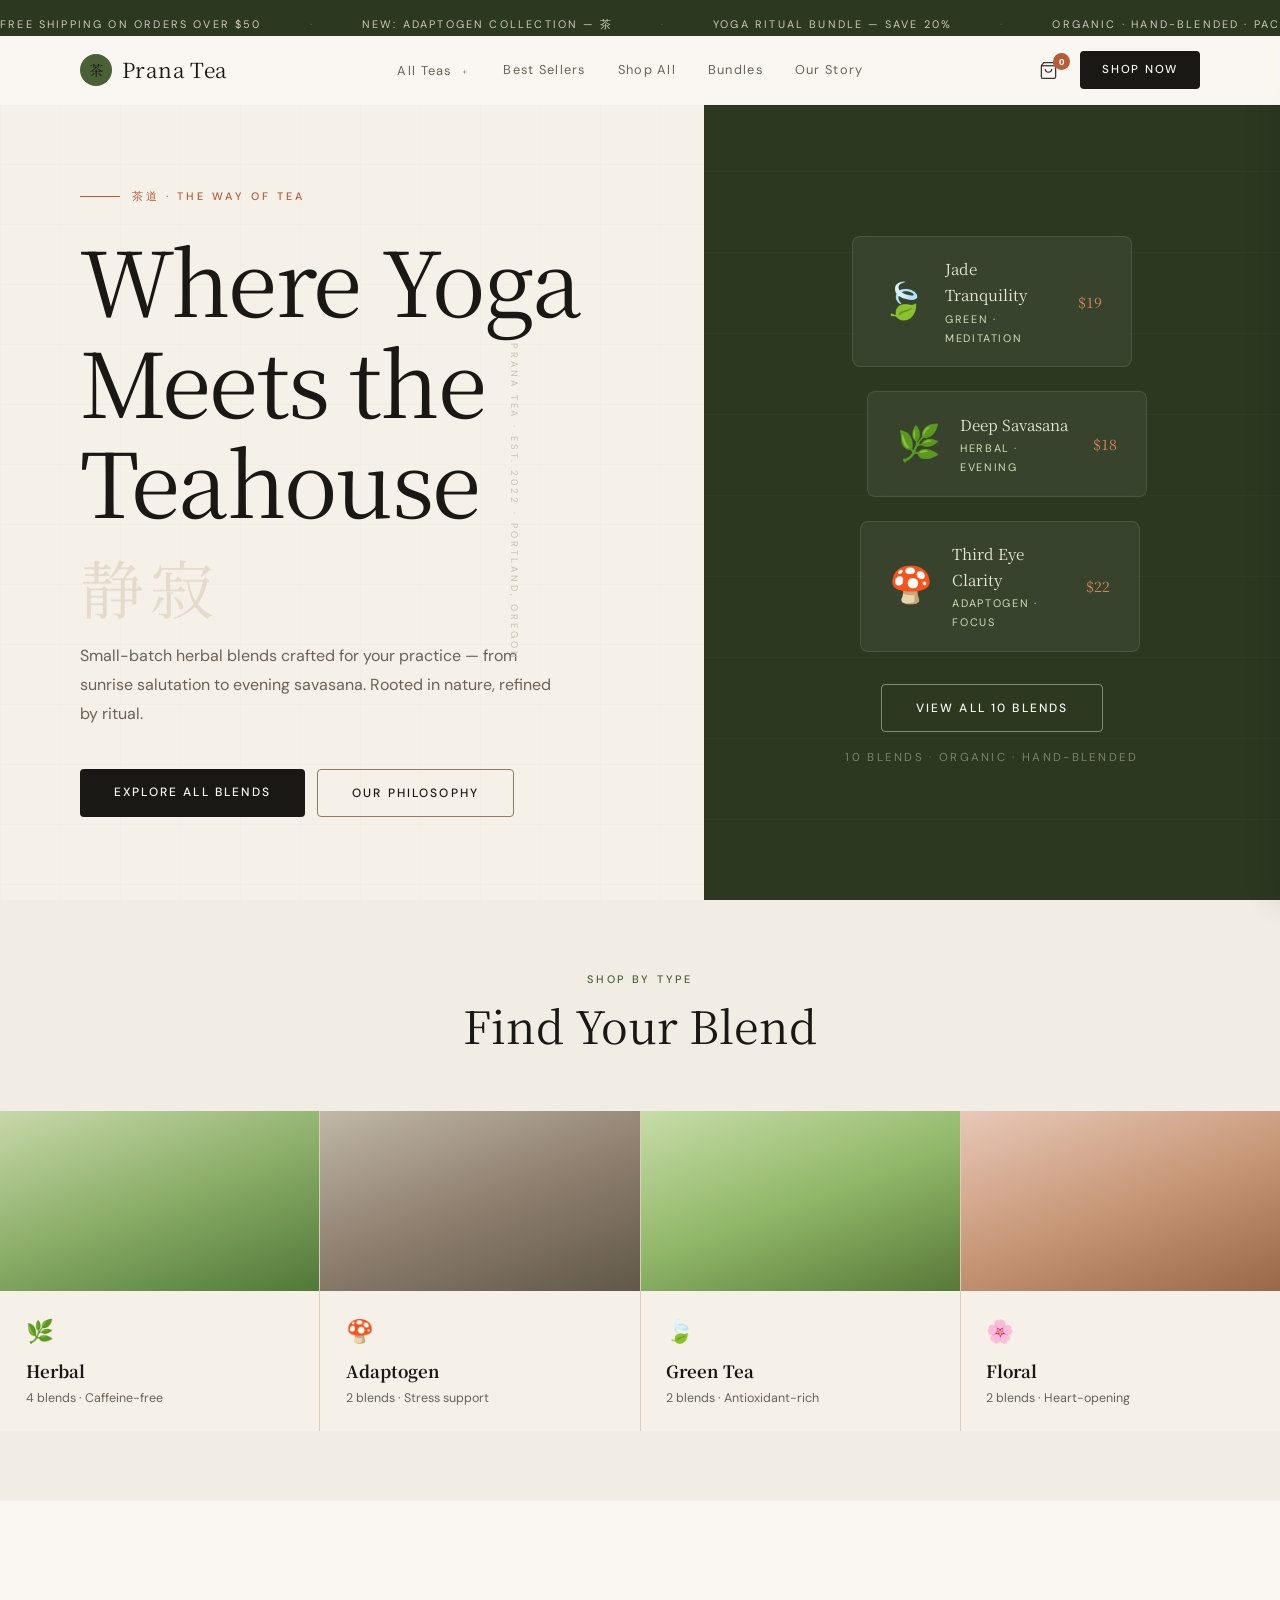
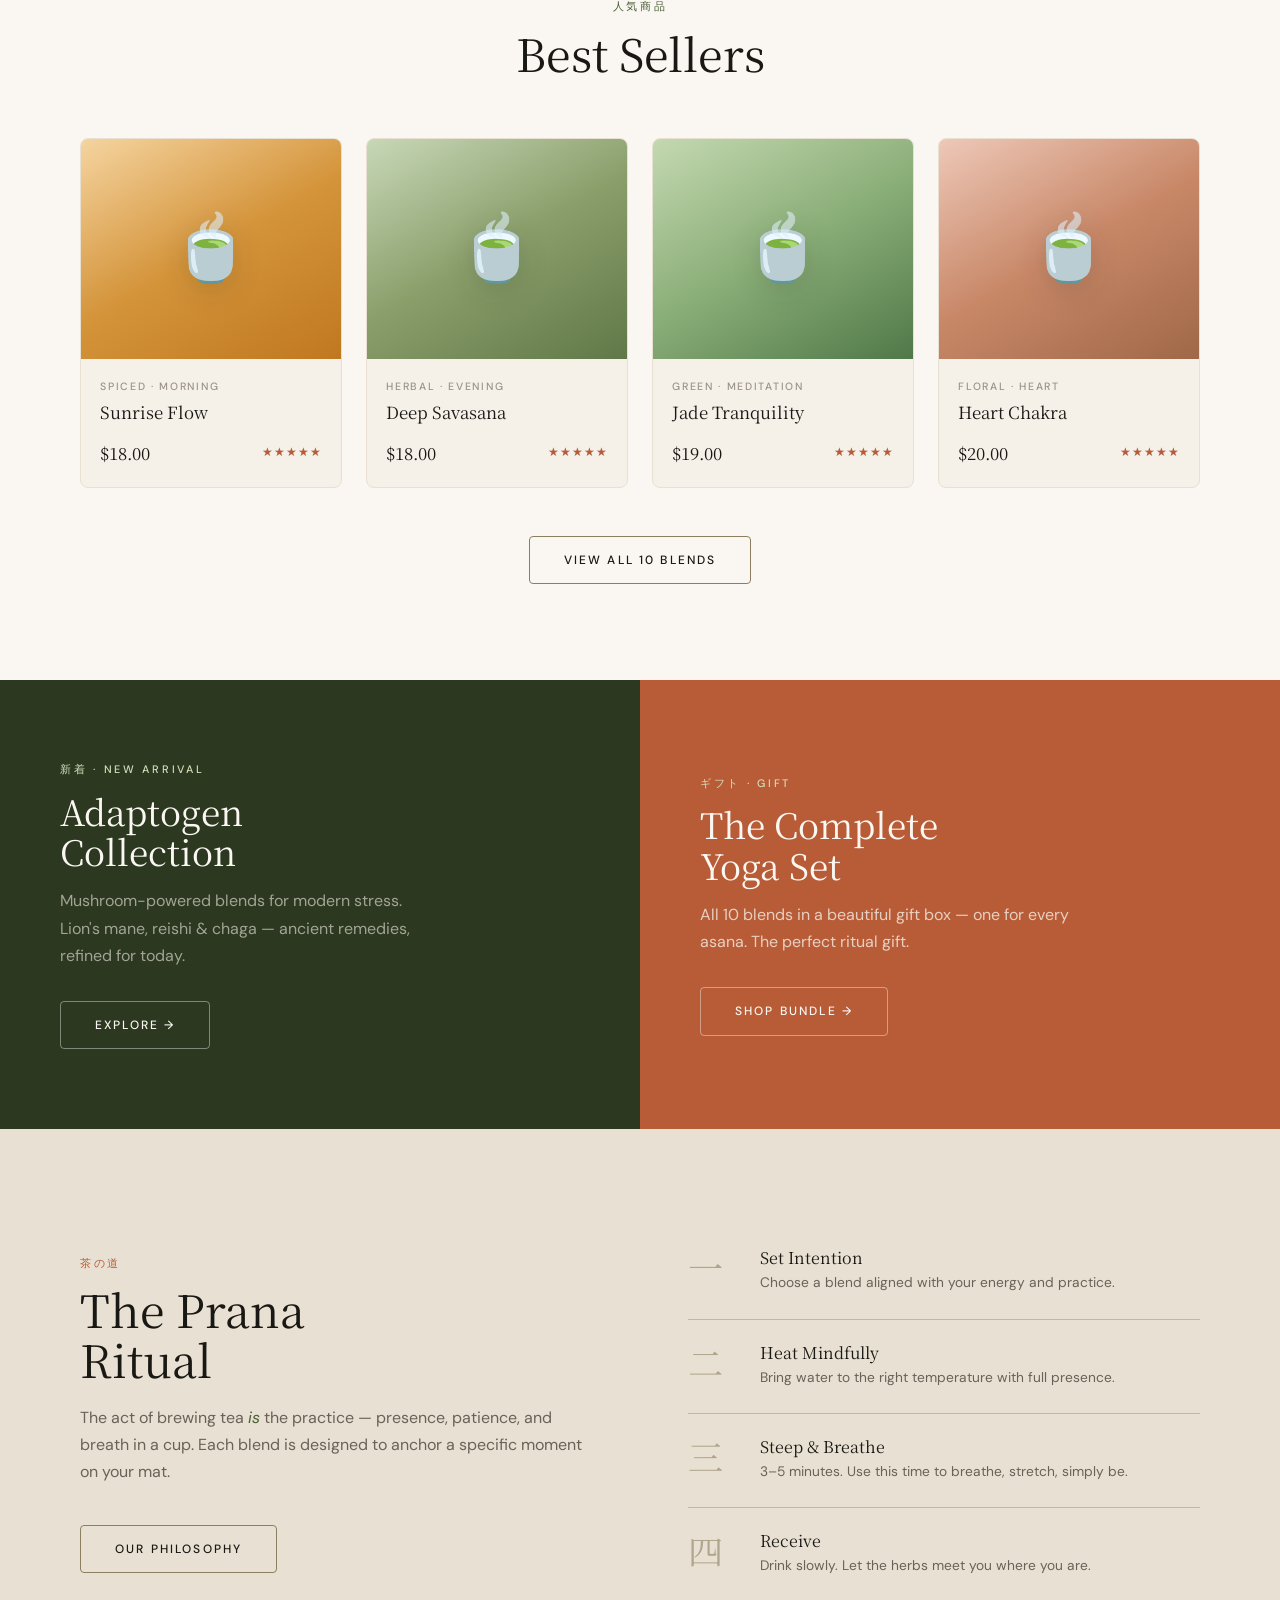
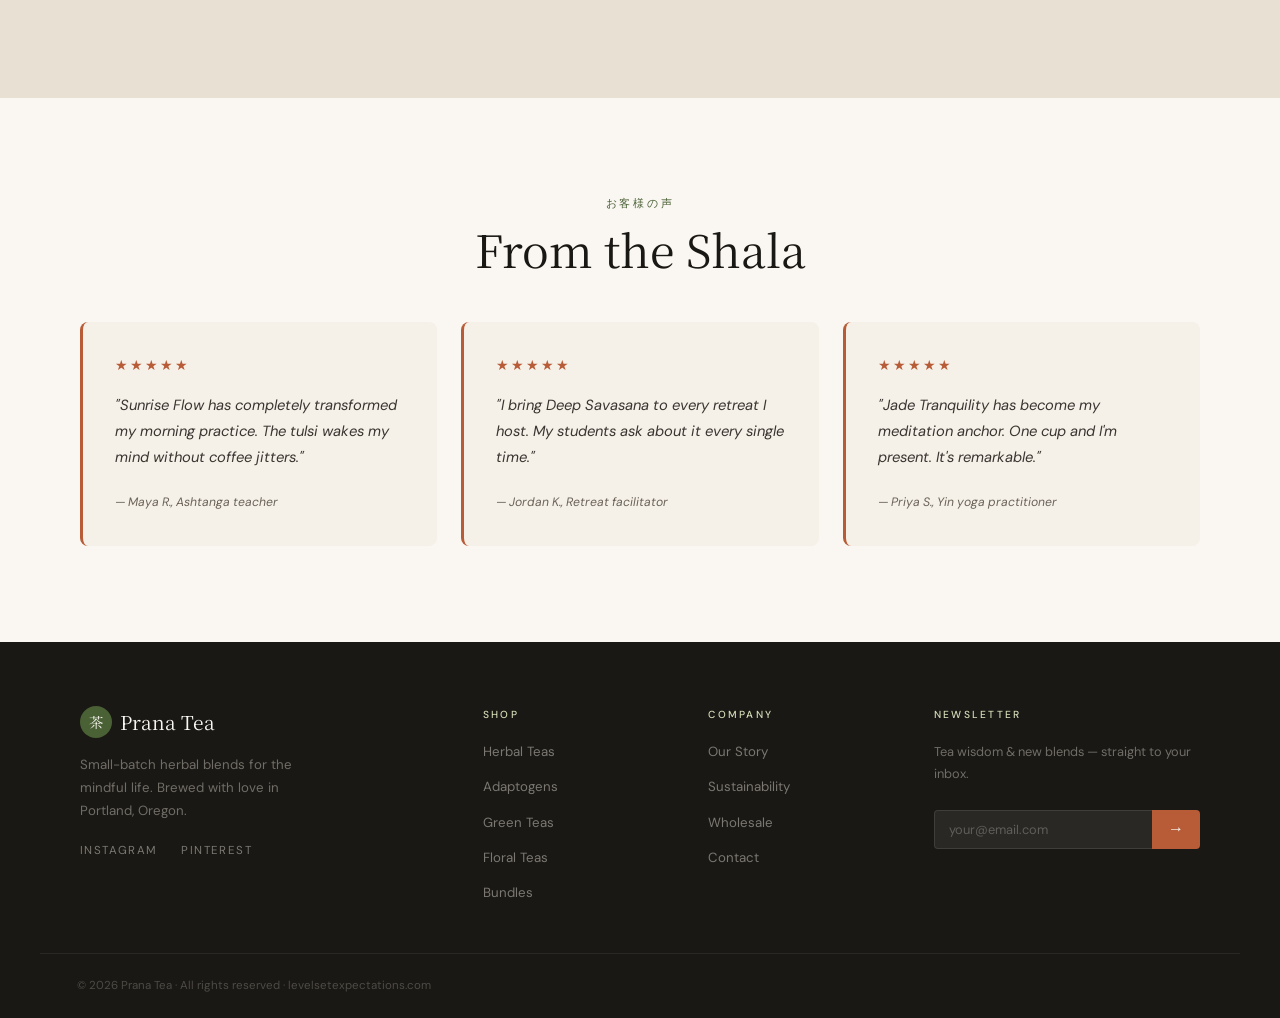
==== commit ac541736: "Add files via upload" ====
--- a/index.html
+++ b/index.html
@@ -3,106 +3,70 @@
 <head>
   <meta charset="UTF-8" />
   <meta name="viewport" content="width=device-width, initial-scale=1.0" />
-  <title>Prana Tea — Yoga-Inspired Herbal Blends</title>
+  <title>Prana Tea — Japanese Teahouse Blends</title>
   <link rel="stylesheet" href="css/style.css" />
   <link rel="preconnect" href="https://fonts.googleapis.com" />
   <link rel="preconnect" href="https://fonts.gstatic.com" crossorigin />
-  <link href="https://fonts.googleapis.com/css2?family=Playfair+Display:ital,wght@0,400;0,500;1,400&family=DM+Sans:wght@300;400;500&display=swap" rel="stylesheet" />
+  <link href="https://fonts.googleapis.com/css2?family=Noto+Serif+JP:wght@300;400;500&family=DM+Sans:wght@300;400;500&display=swap" rel="stylesheet" />
 </head>
 <body>
 
-  <!-- ANNOUNCEMENT STRIP -->
   <div class="announce-strip">
     <div class="announce-track">
-      <span>Free shipping on orders over $50</span>
-      <span class="dot">·</span>
-      <span>New: Adaptogen Collection now available</span>
-      <span class="dot">·</span>
-      <span>Explore our Yoga Ritual Bundle &mdash; save 20%</span>
-      <span class="dot">·</span>
-      <span>Free shipping on orders over $50</span>
-      <span class="dot">·</span>
-      <span>New: Adaptogen Collection now available</span>
-      <span class="dot">·</span>
-      <span>Explore our Yoga Ritual Bundle &mdash; save 20%</span>
+      <span>Free shipping on orders over $50</span><span class="dot">·</span>
+      <span>New: Adaptogen Collection — 茶</span><span class="dot">·</span>
+      <span>Yoga Ritual Bundle — save 20%</span><span class="dot">·</span>
+      <span>Organic · Hand-blended · Pacific Northwest</span><span class="dot">·</span>
+      <span>Free shipping on orders over $50</span><span class="dot">·</span>
+      <span>New: Adaptogen Collection — 茶</span><span class="dot">·</span>
+      <span>Yoga Ritual Bundle — save 20%</span><span class="dot">·</span>
+      <span>Organic · Hand-blended · Pacific Northwest</span><span class="dot">·</span>
     </div>
   </div>
 
-  <!-- HEADER -->
   <header class="site-header" id="site-header">
     <div class="header-inner">
-      <button class="mobile-toggle" id="mobileToggle" aria-label="Toggle menu">
-        <span></span><span></span><span></span>
-      </button>
+      <button class="mobile-toggle" id="mobileToggle" aria-label="Toggle menu"><span></span><span></span><span></span></button>
 
       <a href="index.html" class="logo">
-        <span class="logo-mark">✦</span>
-        <span class="logo-text">Prana Tea</span>
+        <span class="logo-icon">茶</span>
+        Prana Tea
       </a>
 
       <nav class="main-nav" id="mainNav">
-
         <div class="nav-item has-mega">
-          <button class="nav-link mega-trigger" id="megaBtn">All Teas <span class="chevron">﹢</span></button>
+          <button class="nav-link mega-trigger" id="megaBtn" aria-expanded="false">All Teas <span class="chevron">﹢</span></button>
           <div class="mega-menu" id="megaMenu">
             <div class="mega-inner">
               <div class="mega-col">
                 <h4 class="mega-heading">By Type</h4>
-                <a href="store.html#herbal" class="mega-link">
-                  <span class="mega-icon">🌿</span>
-                  <div><strong>Herbal</strong><p>Caffeine-free botanicals</p></div>
-                </a>
-                <a href="store.html#adaptogen" class="mega-link">
-                  <span class="mega-icon">🍄</span>
-                  <div><strong>Adaptogen</strong><p>Mushroom &amp; stress-support</p></div>
-                </a>
-                <a href="store.html#green" class="mega-link">
-                  <span class="mega-icon">🍃</span>
-                  <div><strong>Green Tea</strong><p>Light &amp; antioxidant-rich</p></div>
-                </a>
-                <a href="store.html#floral" class="mega-link">
-                  <span class="mega-icon">🌸</span>
-                  <div><strong>Floral</strong><p>Rose, hibiscus &amp; lavender</p></div>
-                </a>
-                <a href="store.html#spiced" class="mega-link">
-                  <span class="mega-icon">🫚</span>
-                  <div><strong>Spiced</strong><p>Warming &amp; digestive</p></div>
-                </a>
+                <a href="store.html#herbal" class="mega-link"><span class="mega-icon">🌿</span><div><strong>Herbal</strong><p>Caffeine-free botanicals</p></div></a>
+                <a href="store.html#adaptogen" class="mega-link"><span class="mega-icon">🍄</span><div><strong>Adaptogen</strong><p>Mushroom &amp; stress-support</p></div></a>
+                <a href="store.html#green" class="mega-link"><span class="mega-icon">🍃</span><div><strong>Green Tea</strong><p>Light &amp; antioxidant-rich</p></div></a>
+                <a href="store.html#floral" class="mega-link"><span class="mega-icon">🌸</span><div><strong>Floral</strong><p>Rose, hibiscus &amp; lavender</p></div></a>
+                <a href="store.html#spiced" class="mega-link"><span class="mega-icon">🫚</span><div><strong>Spiced</strong><p>Warming &amp; digestive</p></div></a>
               </div>
               <div class="mega-col">
                 <h4 class="mega-heading">By Practice</h4>
-                <a href="store.html#morning" class="mega-link">
-                  <span class="mega-icon">☀️</span>
-                  <div><strong>Morning Practice</strong><p>Wake up with intention</p></div>
-                </a>
-                <a href="store.html#meditation" class="mega-link">
-                  <span class="mega-icon">🧘</span>
-                  <div><strong>Meditation</strong><p>Deepen focus &amp; stillness</p></div>
-                </a>
-                <a href="store.html#evening" class="mega-link">
-                  <span class="mega-icon">🌙</span>
-                  <div><strong>Evening Wind-Down</strong><p>Release &amp; restore</p></div>
-                </a>
-                <a href="store.html#recovery" class="mega-link">
-                  <span class="mega-icon">💧</span>
-                  <div><strong>Recovery</strong><p>Post-practice replenishment</p></div>
-                </a>
+                <a href="store.html#morning" class="mega-link"><span class="mega-icon">☀️</span><div><strong>Morning Practice</strong><p>Wake up with intention</p></div></a>
+                <a href="store.html#meditation" class="mega-link"><span class="mega-icon">🧘</span><div><strong>Meditation</strong><p>Deepen focus &amp; stillness</p></div></a>
+                <a href="store.html#evening" class="mega-link"><span class="mega-icon">🌙</span><div><strong>Evening Wind-Down</strong><p>Release &amp; restore</p></div></a>
+                <a href="store.html#recovery" class="mega-link"><span class="mega-icon">💧</span><div><strong>Recovery</strong><p>Post-practice replenishment</p></div></a>
               </div>
               <div class="mega-featured">
                 <p class="mega-feat-label">Featured Blend</p>
                 <div class="mega-feat-card">
-                  <div class="mega-feat-img feat-thirdeye"></div>
+                  <div class="mega-feat-img feat-matcha"></div>
                   <div class="mega-feat-info">
-                    <strong>Third Eye Clarity</strong>
-                    <p>Lion's mane + peppermint for deep focus</p>
-                    <a href="store.html#third-eye" class="mega-feat-cta">Shop Now →</a>
+                    <strong>Jade Tranquility</strong>
+                    <p>Ceremonial green tea with lemon verbena</p>
+                    <a href="store.html#jade-tranquility" class="mega-feat-cta">Shop Now →</a>
                   </div>
                 </div>
               </div>
             </div>
           </div>
         </div>
-
         <a href="store.html#bestsellers" class="nav-link">Best Sellers</a>
         <a href="store.html" class="nav-link">Shop All</a>
         <a href="store.html#bundles" class="nav-link">Bundles</a>
@@ -117,80 +81,89 @@
         <a href="store.html" class="nav-cta">Shop Now</a>
       </div>
     </div>
-
     <div class="mobile-nav" id="mobileNav">
       <a href="store.html">All Teas</a>
       <a href="store.html#bestsellers">Best Sellers</a>
-      <a href="store.html">Shop All</a>
       <a href="store.html#bundles">Bundles</a>
       <a href="about.html">Our Story</a>
     </div>
   </header>
 
-  <!-- SPLIT HERO -->
+  <!-- HERO -->
   <section class="hero">
     <div class="hero-left">
-      <p class="eyebrow">New Collection · 2026</p>
-      <h1>Rooted in<br/><em>Ancient</em><br/>Wisdom</h1>
-      <p class="hero-sub">Small-batch herbal blends crafted for your yoga practice — from sunrise salutation to evening savasana.</p>
+      <div class="hero-kicker">
+        <div class="hero-kicker-line"></div>
+        <span>茶道 · The Way of Tea</span>
+      </div>
+      <h1>Where Yoga<br/>Meets the<br/>Teahouse</h1>
+      <p class="hero-jp">静寂</p>
+      <p class="hero-sub">Small-batch herbal blends crafted for your practice — from sunrise salutation to evening savasana. Rooted in nature, refined by ritual.</p>
       <div class="hero-actions">
-        <a href="store.html" class="btn btn-dark">Explore All Blends</a>
-        <a href="about.html" class="btn btn-ghost-dark">Our Story</a>
-      </div>
+        <a href="store.html" class="btn btn-ink">Explore All Blends</a>
+        <a href="about.html" class="btn btn-outline">Our Philosophy</a>
+      </div>
+      <span class="hero-vert-text">Prana Tea · Est. 2022 · Portland, Oregon</span>
     </div>
     <div class="hero-right">
-      <div class="hero-product-scene">
-        <div class="tin tin-main tin-thirdeye">
-          <div class="tin-cap"></div>
-          <div class="tin-body-wrap">
-            <span class="tin-name">Third Eye<br/>Clarity</span>
-            <span class="tin-brand">✦ PRANA TEA</span>
-          </div>
-        </div>
-        <div class="tin tin-secondary tin-sunrise">
-          <div class="tin-cap"></div>
-          <div class="tin-body-wrap">
-            <span class="tin-name">Sunrise<br/>Flow</span>
-            <span class="tin-brand">✦ PRANA TEA</span>
-          </div>
-        </div>
-        <div class="scene-scatter">
-          <span class="leaf l1">🌿</span>
-          <span class="leaf l2">✿</span>
-          <span class="leaf l3">🌱</span>
-          <span class="petal p1"></span>
-          <span class="petal p2"></span>
-          <span class="petal p3"></span>
-        </div>
+      <div class="hero-tea-showcase">
+        <div class="hero-tea-card">
+          <span class="htc-icon">🍃</span>
+          <div class="htc-info">
+            <span class="htc-name">Jade Tranquility</span>
+            <span class="htc-type">Green · Meditation</span>
+          </div>
+          <span class="htc-price">$19</span>
+        </div>
+        <div class="hero-tea-card">
+          <span class="htc-icon">🌿</span>
+          <div class="htc-info">
+            <span class="htc-name">Deep Savasana</span>
+            <span class="htc-type">Herbal · Evening</span>
+          </div>
+          <span class="htc-price">$18</span>
+        </div>
+        <div class="hero-tea-card">
+          <span class="htc-icon">🍄</span>
+          <div class="htc-info">
+            <span class="htc-name">Third Eye Clarity</span>
+            <span class="htc-type">Adaptogen · Focus</span>
+          </div>
+          <span class="htc-price">$22</span>
+        </div>
+      </div>
+      <div class="hero-cta-area">
+        <a href="store.html" class="btn btn-outline-light">View All 10 Blends</a>
+        <p>10 blends · Organic · Hand-blended</p>
       </div>
     </div>
   </section>
 
   <!-- CATEGORY TILES -->
-  <section class="section cat-section">
+  <section class="cat-section">
     <div class="container">
       <div class="section-header">
-        <p class="eyebrow">Shop by Type</p>
+        <span class="eyebrow">Shop by Type</span>
         <h2>Find Your Blend</h2>
       </div>
-      <div class="cat-grid">
-        <a href="store.html#herbal" class="cat-tile">
-          <div class="cat-visual cat-v-herbal"></div>
-          <div class="cat-info"><span class="cat-icon">🌿</span><strong>Herbal</strong><p>4 blends</p></div>
-        </a>
-        <a href="store.html#adaptogen" class="cat-tile">
-          <div class="cat-visual cat-v-adaptogen"></div>
-          <div class="cat-info"><span class="cat-icon">🍄</span><strong>Adaptogen</strong><p>2 blends</p></div>
-        </a>
-        <a href="store.html#green" class="cat-tile">
-          <div class="cat-visual cat-v-green"></div>
-          <div class="cat-info"><span class="cat-icon">🍃</span><strong>Green</strong><p>2 blends</p></div>
-        </a>
-        <a href="store.html#floral" class="cat-tile">
-          <div class="cat-visual cat-v-floral"></div>
-          <div class="cat-info"><span class="cat-icon">🌸</span><strong>Floral</strong><p>2 blends</p></div>
-        </a>
-      </div>
+    </div>
+    <div class="cat-grid">
+      <a href="store.html#herbal" class="cat-tile">
+        <div class="cat-visual cat-v-herbal"></div>
+        <div class="cat-info"><span class="cat-icon">🌿</span><strong>Herbal</strong><p>4 blends · Caffeine-free</p></div>
+      </a>
+      <a href="store.html#adaptogen" class="cat-tile">
+        <div class="cat-visual cat-v-adaptogen"></div>
+        <div class="cat-info"><span class="cat-icon">🍄</span><strong>Adaptogen</strong><p>2 blends · Stress support</p></div>
+      </a>
+      <a href="store.html#green" class="cat-tile">
+        <div class="cat-visual cat-v-green"></div>
+        <div class="cat-info"><span class="cat-icon">🍃</span><strong>Green Tea</strong><p>2 blends · Antioxidant-rich</p></div>
+      </a>
+      <a href="store.html#floral" class="cat-tile">
+        <div class="cat-visual cat-v-floral"></div>
+        <div class="cat-info"><span class="cat-icon">🌸</span><strong>Floral</strong><p>2 blends · Heart-opening</p></div>
+      </a>
     </div>
   </section>
 
@@ -198,47 +171,47 @@
   <section class="section products-section" id="bestsellers">
     <div class="container">
       <div class="section-header">
-        <p class="eyebrow">Best Sellers</p>
-        <h2>Most Loved Blends</h2>
+        <span class="eyebrow">人気商品</span>
+        <h2>Best Sellers</h2>
       </div>
       <div class="product-grid">
         <a href="store.html#sunrise-flow" class="product-card">
-          <div class="product-img"><div class="tea-vis tv-sunrise"></div><div class="overlay"><span>Quick View</span></div></div>
+          <div class="product-img"><div class="tea-vis tv-sunrise"></div><div class="overlay"><span>View Blend</span></div></div>
           <div class="product-info"><span class="ptype">Spiced · Morning</span><h3>Sunrise Flow</h3><div class="pbottom"><span class="price">$18.00</span><span class="stars">★★★★★</span></div></div>
         </a>
         <a href="store.html#deep-savasana" class="product-card">
-          <div class="product-img"><div class="tea-vis tv-savasana"></div><div class="overlay"><span>Quick View</span></div></div>
+          <div class="product-img"><div class="tea-vis tv-savasana"></div><div class="overlay"><span>View Blend</span></div></div>
           <div class="product-info"><span class="ptype">Herbal · Evening</span><h3>Deep Savasana</h3><div class="pbottom"><span class="price">$18.00</span><span class="stars">★★★★★</span></div></div>
         </a>
-        <a href="store.html#third-eye" class="product-card">
-          <div class="product-img"><div class="tea-vis tv-thirdeye"></div><div class="overlay"><span>Quick View</span></div></div>
-          <div class="product-info"><span class="ptype">Adaptogen · Focus</span><h3>Third Eye Clarity</h3><div class="pbottom"><span class="price">$22.00</span><span class="stars">★★★★☆</span></div></div>
+        <a href="store.html#jade-tranquility" class="product-card">
+          <div class="product-img"><div class="tea-vis tv-jade"></div><div class="overlay"><span>View Blend</span></div></div>
+          <div class="product-info"><span class="ptype">Green · Meditation</span><h3>Jade Tranquility</h3><div class="pbottom"><span class="price">$19.00</span><span class="stars">★★★★★</span></div></div>
         </a>
         <a href="store.html#heart-chakra" class="product-card">
-          <div class="product-img"><div class="tea-vis tv-heart"></div><div class="overlay"><span>Quick View</span></div></div>
+          <div class="product-img"><div class="tea-vis tv-heart"></div><div class="overlay"><span>View Blend</span></div></div>
           <div class="product-info"><span class="ptype">Floral · Heart</span><h3>Heart Chakra</h3><div class="pbottom"><span class="price">$20.00</span><span class="stars">★★★★★</span></div></div>
         </a>
       </div>
-      <div class="section-cta"><a href="store.html" class="btn btn-outline-dark">View All 10 Blends</a></div>
-    </div>
-  </section>
-
-  <!-- PROMO SPLIT BANNER -->
+      <div class="section-cta"><a href="store.html" class="btn btn-outline">View All 10 Blends</a></div>
+    </div>
+  </section>
+
+  <!-- PROMO SPLIT -->
   <section class="promo-split">
     <div class="promo-half promo-dark">
       <div class="promo-content">
-        <p class="eyebrow light">New Arrival</p>
+        <span class="eyebrow light">新着 · New Arrival</span>
         <h3>Adaptogen<br/>Collection</h3>
-        <p>Mushroom-powered blends for modern stress. Lion's mane, reishi &amp; chaga.</p>
-        <a href="store.html#adaptogen" class="btn btn-cream">Explore →</a>
-      </div>
-    </div>
-    <div class="promo-half promo-light">
+        <p>Mushroom-powered blends for modern stress. Lion's mane, reishi &amp; chaga — ancient remedies, refined for today.</p>
+        <a href="store.html#adaptogen" class="btn btn-outline-light">Explore →</a>
+      </div>
+    </div>
+    <div class="promo-half promo-warm">
       <div class="promo-content">
-        <p class="eyebrow">Ritual Bundle</p>
+        <span class="eyebrow light">ギフト · Gift</span>
         <h3>The Complete<br/>Yoga Set</h3>
-        <p>All 10 blends in a beautiful gift box. One for every asana.</p>
-        <a href="store.html#bundles" class="btn btn-dark">Shop Bundle →</a>
+        <p>All 10 blends in a beautiful gift box — one for every asana. The perfect ritual gift.</p>
+        <a href="store.html#bundles" class="btn btn-outline-light">Shop Bundle →</a>
       </div>
     </div>
   </section>
@@ -247,16 +220,16 @@
   <section class="section ritual-section">
     <div class="container ritual-inner">
       <div class="ritual-text">
-        <p class="eyebrow">The Prana Ritual</p>
-        <h2>Tea as Practice</h2>
-        <p>Every blend is designed to accompany a specific moment on your mat — or off it. The act of brewing tea <em>is</em> the practice: presence, patience, breath in a cup.</p>
-        <a href="about.html" class="btn btn-outline-dark" style="margin-top:1.5rem; display:inline-block;">Our Philosophy</a>
+        <span class="eyebrow rust">茶の道</span>
+        <h2>The Prana<br/>Ritual</h2>
+        <p>The act of brewing tea <em>is</em> the practice — presence, patience, and breath in a cup. Each blend is designed to anchor a specific moment on your mat.</p>
+        <a href="about.html" class="btn btn-outline" style="margin-top:1.5rem; display:inline-block;">Our Philosophy</a>
       </div>
       <div class="ritual-steps">
-        <div class="step"><span class="step-num">01</span><div><h4>Set Intention</h4><p>Choose a blend aligned with your energy.</p></div></div>
-        <div class="step"><span class="step-num">02</span><div><h4>Heat Mindfully</h4><p>Bring water to temperature with full presence.</p></div></div>
-        <div class="step"><span class="step-num">03</span><div><h4>Steep &amp; Breathe</h4><p>3–5 minutes. Breathe, stretch, simply be.</p></div></div>
-        <div class="step"><span class="step-num">04</span><div><h4>Receive</h4><p>Drink slowly. Let the herbs meet you where you are.</p></div></div>
+        <div class="step"><span class="step-num">一</span><div><h4>Set Intention</h4><p>Choose a blend aligned with your energy and practice.</p></div></div>
+        <div class="step"><span class="step-num">二</span><div><h4>Heat Mindfully</h4><p>Bring water to the right temperature with full presence.</p></div></div>
+        <div class="step"><span class="step-num">三</span><div><h4>Steep &amp; Breathe</h4><p>3–5 minutes. Use this time to breathe, stretch, simply be.</p></div></div>
+        <div class="step"><span class="step-num">四</span><div><h4>Receive</h4><p>Drink slowly. Let the herbs meet you where you are.</p></div></div>
       </div>
     </div>
   </section>
@@ -264,12 +237,12 @@
   <!-- TESTIMONIALS -->
   <section class="section testimonials-section">
     <div class="container">
-      <p class="eyebrow center">Community Love</p>
+      <span class="eyebrow center">お客様の声</span>
       <h2 class="center">From the Shala</h2>
       <div class="testimonials-grid">
-        <div class="testimonial"><div class="tstars">★★★★★</div><p>"Sunrise Flow has completely transformed my morning practice. The tulsi wakes up my mind without the jitteriness of coffee."</p><cite>— Maya R., Ashtanga teacher</cite></div>
+        <div class="testimonial"><div class="tstars">★★★★★</div><p>"Sunrise Flow has completely transformed my morning practice. The tulsi wakes my mind without coffee jitters."</p><cite>— Maya R., Ashtanga teacher</cite></div>
         <div class="testimonial"><div class="tstars">★★★★★</div><p>"I bring Deep Savasana to every retreat I host. My students ask about it every single time."</p><cite>— Jordan K., Retreat facilitator</cite></div>
-        <div class="testimonial"><div class="tstars">★★★★★</div><p>"Heart Chakra tastes exactly like what opening feels like. I don't know how they did it."</p><cite>— Priya S., Yin yoga practitioner</cite></div>
+        <div class="testimonial"><div class="tstars">★★★★★</div><p>"Jade Tranquility has become my meditation anchor. One cup and I'm present. It's remarkable."</p><cite>— Priya S., Yin yoga practitioner</cite></div>
       </div>
     </div>
   </section>
@@ -278,29 +251,24 @@
   <footer class="site-footer">
     <div class="container footer-inner">
       <div class="footer-brand">
-        <div class="footer-logo"><span class="logo-mark">✦</span> Prana Tea</div>
-        <p>Small-batch herbal blends for the mindful life.<br/>Brewed with love in the Pacific Northwest.</p>
+        <div class="footer-logo"><span class="logo-icon">茶</span> Prana Tea</div>
+        <p>Small-batch herbal blends for the mindful life. Brewed with love in Portland, Oregon.</p>
         <div class="footer-socials"><a href="#">Instagram</a><a href="#">Pinterest</a></div>
       </div>
       <div class="footer-col"><h5>Shop</h5><a href="store.html#herbal">Herbal Teas</a><a href="store.html#adaptogen">Adaptogens</a><a href="store.html#green">Green Teas</a><a href="store.html#floral">Floral Teas</a><a href="store.html#bundles">Bundles</a></div>
       <div class="footer-col"><h5>Company</h5><a href="about.html">Our Story</a><a href="#">Sustainability</a><a href="#">Wholesale</a><a href="#">Contact</a></div>
-      <div class="footer-col footer-newsletter">
-        <h5>Newsletter</h5>
-        <p>Tea wisdom, rituals &amp; new blends — straight to your inbox.</p>
-        <div class="newsletter-form"><input type="email" placeholder="your@email.com" /><button>→</button></div>
-      </div>
+      <div class="footer-col footer-newsletter"><h5>Newsletter</h5><p>Tea wisdom &amp; new blends — straight to your inbox.</p><div class="newsletter-form"><input type="email" placeholder="your@email.com" /><button>→</button></div></div>
     </div>
     <div class="footer-bottom"><p>© 2026 Prana Tea · All rights reserved · levelsetexpectations.com</p></div>
   </footer>
 
-  <!-- CART SIDEBAR -->
   <div class="cart-overlay" id="cartOverlay"></div>
   <aside class="cart-sidebar" id="cartSidebar">
     <div class="cart-header"><h3>Your Cart</h3><button class="cart-close" id="cartClose">✕</button></div>
     <div class="cart-items" id="cartItems"><p class="cart-empty">Your cart is empty.<br/>Add a blend to begin your ritual.</p></div>
     <div class="cart-footer" id="cartFooter" style="display:none;">
       <div class="cart-total"><span>Total</span><span id="cartTotal">$0.00</span></div>
-      <button class="btn btn-dark full-width" onclick="checkout()">Proceed to Checkout</button>
+      <button class="btn btn-ink full-width" onclick="checkout()">Proceed to Checkout</button>
       <p class="cart-note">Free shipping over $50 · Secure checkout</p>
     </div>
   </aside>
--- a/css/style.css
+++ b/css/style.css
@@ -1,84 +1,117 @@
 /* =============================================
-   PRANA TEA — Style Sheet v2
-   Art of Tea editorial × Yoga cream/blue
-   Fonts: Playfair Display + DM Sans
+   PRANA TEA — Japanese Teahouse Theme
+   Warm & Natural × Modern Zen
+   Palette: bamboo, sand, rust, matcha
+   Fonts: Noto Serif JP + DM Sans
    ============================================= */
 
 :root {
-  /* Core palette — blend of cream warmth + clean white */
-  --white:       #FAFAF8;
-  --off-white:   #F4F1EC;
-  --cream:       #EDE8DF;
-  --warm-grey:   #E8E3D8;
-  --light-grey:  #F7F5F2;
-
-  /* Blue accent system */
-  --blue-pale:   #D8EAF4;
-  --blue-light:  #A8CCE0;
-  --blue-mid:    #6AAAC8;
-  --blue-deep:   #3E8AAA;
-  --blue-ink:    #1E5570;
-
-  /* Warm accents */
-  --sand:        #C9B89A;
-  --gold:        #B8955A;
-  --rose:        #D4A89A;
-
-  /* Text */
-  --text:        #2A2520;
-  --text-mid:    #5A5248;
-  --text-muted:  #9A9188;
-
-  /* Dark sections */
-  --dark:        #1C2022;
-  --dark-mid:    #2C3335;
-
-  --font-serif:  'Playfair Display', Georgia, serif;
-  --font-sans:   'DM Sans', sans-serif;
-  --ease:        cubic-bezier(0.25, 0.46, 0.45, 0.94);
-  --transition:  0.3s var(--ease);
-  --radius:      12px;
-  --shadow-sm:   0 2px 12px rgba(0,0,0,0.06);
-  --shadow-md:   0 8px 32px rgba(0,0,0,0.10);
-  --shadow-lg:   0 20px 60px rgba(0,0,0,0.14);
+  /* Warm natural palette */
+  --sand:         #F2EDE4;
+  --sand-mid:     #E8E0D2;
+  --sand-deep:    #D9CEBC;
+  --bamboo:       #C4B896;
+  --bamboo-dark:  #8C7E60;
+  --paper:        #FAF7F2;
+  --paper-warm:   #F5F0E8;
+
+  /* Matcha greens */
+  --matcha-pale:  #D4DDB8;
+  --matcha:       #8A9E6A;
+  --matcha-deep:  #4A6035;
+  --matcha-ink:   #2C3820;
+
+  /* Rust & earth */
+  --rust:         #B85C38;
+  --rust-light:   #D4845C;
+  --rust-pale:    #EED4C4;
+  --clay:         #8C4A30;
+
+  /* Ink & stone */
+  --ink:          #1A1814;
+  --ink-mid:      #3A3530;
+  --stone:        #6A6258;
+  --stone-light:  #9A9288;
+  --ash:          #C8C0B4;
+
+  --font-display: 'Noto Serif JP', 'Playfair Display', Georgia, serif;
+  --font-body:    'DM Sans', sans-serif;
+  --ease:         cubic-bezier(0.25, 0.46, 0.45, 0.94);
+  --ease-spring:  cubic-bezier(0.34, 1.56, 0.64, 1);
+  --transition:   0.32s var(--ease);
+  --radius-sm:    4px;
+  --radius:       8px;
+  --shadow-sm:    0 2px 12px rgba(26,24,20,0.07);
+  --shadow-md:    0 8px 32px rgba(26,24,20,0.12);
+  --shadow-lg:    0 20px 60px rgba(26,24,20,0.18);
 }
 
 /* ---- Reset ---- */
 *, *::before, *::after { box-sizing: border-box; margin: 0; padding: 0; }
 html { scroll-behavior: smooth; font-size: 16px; }
-body { font-family: var(--font-sans); background: var(--white); color: var(--text); line-height: 1.65; overflow-x: hidden; }
+body {
+  font-family: var(--font-body);
+  background: var(--paper);
+  color: var(--ink-mid);
+  line-height: 1.7;
+  overflow-x: hidden;
+}
 a { text-decoration: none; color: inherit; }
 img { display: block; max-width: 100%; }
-p { max-width: 60ch; }
+p { max-width: 58ch; }
 
 /* ---- Typography ---- */
-h1, h2, h3, h4 { font-family: var(--font-serif); font-weight: 400; line-height: 1.1; }
-h1 { font-size: clamp(2.8rem, 7vw, 5.5rem); }
-h2 { font-size: clamp(1.9rem, 3.5vw, 2.9rem); }
-h3 { font-size: clamp(1.3rem, 2vw, 1.7rem); }
-h4 { font-size: 1.15rem; }
-em { font-style: italic; color: var(--blue-deep); }
-
-.container { max-width: 1240px; margin: 0 auto; padding: 0 2rem; }
-.section { padding: 90px 0; }
-
-/* ---- Eyebrow ---- */
+h1, h2, h3, h4 {
+  font-family: var(--font-display);
+  font-weight: 400;
+  line-height: 1.12;
+  color: var(--ink);
+}
+h1 { font-size: clamp(2.8rem, 7vw, 5.8rem); letter-spacing: -0.02em; }
+h2 { font-size: clamp(1.8rem, 3.5vw, 3rem); }
+h3 { font-size: clamp(1.2rem, 2vw, 1.6rem); }
+h4 { font-size: 1.1rem; }
+em { font-style: italic; color: var(--matcha-deep); }
+
+.container { max-width: 1200px; margin: 0 auto; padding: 0 2.5rem; }
+.section { padding: 96px 0; }
+
+/* ---- Kanji-style decorative elements ---- */
+.jp-rule {
+  display: flex;
+  align-items: center;
+  gap: 1rem;
+  margin-bottom: 1rem;
+}
+.jp-rule::before, .jp-rule::after {
+  content: '';
+  flex: 1;
+  height: 1px;
+  background: var(--bamboo);
+  opacity: 0.4;
+}
+.jp-rule span {
+  font-family: var(--font-display);
+  font-size: 0.7rem;
+  letter-spacing: 0.25em;
+  text-transform: uppercase;
+  color: var(--stone);
+}
+
 .eyebrow {
-  font-family: var(--font-sans);
-  font-size: 0.72rem;
+  font-family: var(--font-body);
+  font-size: 0.68rem;
   font-weight: 500;
-  letter-spacing: 0.2em;
-  text-transform: uppercase;
-  color: var(--blue-deep);
+  letter-spacing: 0.25em;
+  text-transform: uppercase;
+  color: var(--matcha-deep);
+  display: block;
   margin-bottom: 0.75rem;
-  display: block;
-}
-.eyebrow.light { color: var(--blue-light); }
-.eyebrow.center { text-align: center; }
+}
+.eyebrow.rust { color: var(--rust); }
+.eyebrow.light { color: var(--matcha-pale); }
 .center { text-align: center; }
-
-/* ---- Section header ---- */
-.section-header { text-align: center; margin-bottom: 56px; }
+.section-header { text-align: center; margin-bottom: 60px; }
 .section-header h2 { margin-top: 0.4rem; }
 .section-cta { text-align: center; margin-top: 3rem; }
 
@@ -87,71 +120,115 @@
    ============================================= */
 .btn {
   display: inline-block;
-  font-family: var(--font-sans);
-  font-size: 0.8rem;
+  font-family: var(--font-body);
+  font-size: 0.75rem;
   font-weight: 500;
-  letter-spacing: 0.12em;
-  text-transform: uppercase;
-  padding: 13px 32px;
-  border-radius: 4px;
+  letter-spacing: 0.18em;
+  text-transform: uppercase;
+  padding: 13px 34px;
   border: none;
   cursor: pointer;
   transition: var(--transition);
   white-space: nowrap;
-}
-.btn-dark { background: var(--dark); color: #fff; }
-.btn-dark:hover { background: var(--dark-mid); transform: translateY(-1px); box-shadow: var(--shadow-md); }
-.btn-ghost-dark { background: transparent; color: var(--text); border: 1.5px solid var(--text); }
-.btn-ghost-dark:hover { background: var(--text); color: #fff; }
-.btn-outline-dark { background: transparent; color: var(--text); border: 1.5px solid var(--warm-grey); }
-.btn-outline-dark:hover { border-color: var(--text); background: var(--off-white); }
-.btn-cream { background: var(--off-white); color: var(--text); }
-.btn-cream:hover { background: var(--cream); transform: translateY(-1px); }
+  border-radius: var(--radius-sm);
+}
+
+.btn-ink {
+  background: var(--ink);
+  color: var(--paper);
+}
+.btn-ink:hover {
+  background: var(--ink-mid);
+  transform: translateY(-2px);
+  box-shadow: var(--shadow-md);
+}
+
+.btn-matcha {
+  background: var(--matcha-deep);
+  color: var(--paper);
+}
+.btn-matcha:hover {
+  background: var(--matcha);
+  transform: translateY(-2px);
+  box-shadow: 0 8px 24px rgba(74,96,53,0.3);
+}
+
+.btn-rust {
+  background: var(--rust);
+  color: var(--paper);
+}
+.btn-rust:hover {
+  background: var(--clay);
+  transform: translateY(-2px);
+  box-shadow: 0 8px 24px rgba(184,92,56,0.3);
+}
+
+.btn-outline {
+  background: transparent;
+  color: var(--ink);
+  border: 1px solid var(--bamboo-dark);
+}
+.btn-outline:hover {
+  background: var(--sand);
+  border-color: var(--ink);
+}
+
+.btn-outline-light {
+  background: transparent;
+  color: var(--paper);
+  border: 1px solid rgba(255,255,255,0.4);
+}
+.btn-outline-light:hover {
+  background: rgba(255,255,255,0.12);
+}
+
 .full-width { width: 100%; text-align: center; }
 
-/* Add-to-cart button in product cards */
 .add-btn {
-  font-family: var(--font-sans);
-  font-size: 0.75rem;
+  font-family: var(--font-body);
+  font-size: 0.7rem;
   font-weight: 500;
-  letter-spacing: 0.1em;
-  text-transform: uppercase;
-  background: var(--blue-deep);
-  color: #fff;
+  letter-spacing: 0.14em;
+  text-transform: uppercase;
+  background: var(--matcha-deep);
+  color: var(--paper);
   border: none;
-  padding: 8px 18px;
-  border-radius: 4px;
+  padding: 8px 16px;
+  border-radius: var(--radius-sm);
   cursor: pointer;
   transition: var(--transition);
+}
+.add-btn:hover { background: var(--matcha); transform: translateY(-1px); }
+
+/* =============================================
+   ANNOUNCE STRIP
+   ============================================= */
+.announce-strip {
+  background: var(--matcha-ink);
+  color: rgba(242,237,228,0.8);
+  overflow: hidden;
+  padding: 9px 0;
   white-space: nowrap;
-}
-.add-btn:hover { background: var(--blue-ink); transform: translateY(-1px); }
-
-/* =============================================
-   ANNOUNCEMENT STRIP
-   ============================================= */
-.announce-strip {
-  background: var(--dark);
-  color: rgba(255,255,255,0.8);
-  overflow: hidden;
-  padding: 10px 0;
-  white-space: nowrap;
+  position: fixed;
+  top: 0; left: 0; right: 0;
+  z-index: 500;
+  height: 36px;
 }
 .announce-track {
   display: inline-flex;
-  gap: 2.5rem;
-  animation: marquee 28s linear infinite;
+  gap: 3rem;
+  animation: marquee 32s linear infinite;
   white-space: nowrap;
   will-change: transform;
 }
 .announce-track span {
-  font-size: 0.72rem;
-  letter-spacing: 0.12em;
+  font-size: 0.68rem;
+  letter-spacing: 0.2em;
   text-transform: uppercase;
   flex-shrink: 0;
   display: inline-block;
 }
-.announce-track .dot { opacity: 0.4; }
+.announce-track .dot { opacity: 0.35; }
 @keyframes marquee {
   from { transform: translateX(0); }
   to   { transform: translateX(-50%); }
@@ -162,23 +239,23 @@
    ============================================= */
 .site-header {
   position: fixed;
-  top: 0; left: 0; right: 0;
-  z-index: 100;
-  background: rgba(250, 250, 248, 0.97);
-  backdrop-filter: blur(10px);
-  -webkit-backdrop-filter: blur(10px);
+  top: 36px; left: 0; right: 0;
+  z-index: 400;
+  background: rgba(250, 247, 242, 0.96);
+  backdrop-filter: blur(12px);
+  -webkit-backdrop-filter: blur(12px);
   border-bottom: 1px solid transparent;
   transition: border-color var(--transition), box-shadow var(--transition);
 }
 .site-header.scrolled {
-  border-color: var(--warm-grey);
+  border-color: var(--sand-deep);
   box-shadow: var(--shadow-sm);
 }
 
 .header-inner {
-  max-width: 1240px;
+  max-width: 1200px;
   margin: 0 auto;
-  padding: 0 2rem;
+  padding: 0 2.5rem;
   display: flex;
   align-items: center;
   height: 68px;
@@ -188,21 +265,30 @@
 .logo {
   display: flex;
   align-items: center;
-  gap: 7px;
-  font-family: var(--font-serif);
-  font-size: 1.35rem;
-  color: var(--text);
+  gap: 10px;
+  font-family: var(--font-display);
+  font-size: 1.3rem;
+  color: var(--ink);
   white-space: nowrap;
   flex-shrink: 0;
-}
-.logo-mark { color: var(--blue-deep); animation: spin-slow 25s linear infinite; display: inline-block; }
-@keyframes spin-slow { to { transform: rotate(360deg); } }
-
-/* ---- Main nav ---- */
+  letter-spacing: 0.02em;
+}
+.logo-icon {
+  width: 32px;
+  height: 32px;
+  background: var(--matcha-deep);
+  border-radius: 50%;
+  display: flex;
+  align-items: center;
+  justify-content: center;
+  font-size: 0.9rem;
+  flex-shrink: 0;
+}
+
+/* Main nav */
 .main-nav {
   display: flex;
   align-items: center;
-  gap: 0;
   flex: 1;
   justify-content: center;
 }
@@ -210,31 +296,30 @@
 .nav-item { position: relative; }
 
 .nav-link {
-  font-family: var(--font-sans);
-  font-size: 0.82rem;
+  font-family: var(--font-body);
+  font-size: 0.8rem;
   font-weight: 400;
-  letter-spacing: 0.06em;
-  color: var(--text-mid);
-  padding: 8px 18px;
+  letter-spacing: 0.1em;
+  color: var(--stone);
+  padding: 8px 16px;
   border: none;
   background: none;
   cursor: pointer;
   transition: color var(--transition);
-  position: relative;
   white-space: nowrap;
-}
-.nav-link:hover, .nav-link.active { color: var(--text); }
+  position: relative;
+}
+.nav-link:hover, .nav-link.active { color: var(--ink); }
 .nav-link.active::after {
   content: '';
   position: absolute;
-  bottom: 0; left: 18px; right: 18px;
+  bottom: 0; left: 16px; right: 16px;
   height: 1.5px;
-  background: var(--blue-deep);
-}
-.chevron { font-size: 0.7rem; margin-left: 3px; transition: transform var(--transition); display: inline-block; }
+  background: var(--rust);
+}
+.chevron { font-size: 0.65rem; margin-left: 4px; transition: transform var(--transition); display: inline-block; }
 .mega-trigger[aria-expanded="true"] .chevron { transform: rotate(45deg); }
 
-/* ---- Header actions ---- */
 .header-actions {
   display: flex;
   align-items: center;
@@ -247,45 +332,44 @@
   background: none;
   border: none;
   cursor: pointer;
-  color: var(--text);
+  color: var(--ink-mid);
   padding: 6px;
   display: flex;
   align-items: center;
   transition: color var(--transition);
 }
-.cart-btn:hover { color: var(--blue-deep); }
+.cart-btn:hover { color: var(--rust); }
 
 .cart-badge {
   position: absolute;
   top: -2px; right: -6px;
-  background: var(--blue-deep);
+  background: var(--rust);
   color: #fff;
   border-radius: 50%;
   width: 17px; height: 17px;
-  font-size: 0.65rem;
+  font-size: 0.62rem;
   font-weight: 700;
   display: flex; align-items: center; justify-content: center;
   transition: transform 0.2s;
 }
 
 .nav-cta {
-  font-size: 0.78rem;
+  font-size: 0.72rem;
   font-weight: 500;
-  letter-spacing: 0.1em;
-  text-transform: uppercase;
-  background: var(--blue-deep);
-  color: #fff;
+  letter-spacing: 0.15em;
+  text-transform: uppercase;
+  background: var(--ink);
+  color: var(--paper);
   padding: 9px 22px;
-  border-radius: 4px;
+  border-radius: var(--radius-sm);
   transition: var(--transition);
 }
-.nav-cta:hover { background: var(--blue-ink); }
-
-/* Mobile */
+.nav-cta:hover { background: var(--rust); }
+
 .mobile-toggle { display: none; flex-direction: column; gap: 5px; background: none; border: none; cursor: pointer; padding: 4px; }
-.mobile-toggle span { display: block; width: 22px; height: 1.5px; background: var(--text); border-radius: 2px; transition: var(--transition); }
-.mobile-nav { display: none; flex-direction: column; background: var(--white); padding: 1rem 2rem 2rem; border-top: 1px solid var(--warm-grey); gap: 0; }
-.mobile-nav a { font-size: 1rem; font-family: var(--font-serif); color: var(--text); padding: 0.85rem 0; border-bottom: 1px solid var(--warm-grey); }
+.mobile-toggle span { display: block; width: 22px; height: 1.5px; background: var(--ink); border-radius: 2px; transition: var(--transition); }
+.mobile-nav { display: none; flex-direction: column; background: var(--paper); padding: 1rem 2.5rem 2rem; border-top: 1px solid var(--sand-deep); }
+.mobile-nav a { font-size: 1rem; font-family: var(--font-display); color: var(--ink); padding: 0.9rem 0; border-bottom: 1px solid var(--sand-mid); display: block; }
 .mobile-nav.open { display: flex; }
 
 /* =============================================
@@ -295,16 +379,16 @@
   position: absolute;
   top: calc(100% + 1px);
   left: 50%;
-  transform: translateX(-50%) translateY(8px);
-  width: 720px;
-  background: var(--white);
-  border: 1px solid var(--warm-grey);
+  transform: translateX(-50%) translateY(10px);
+  width: 740px;
+  background: var(--paper);
+  border: 1px solid var(--sand-deep);
   border-radius: var(--radius);
   box-shadow: var(--shadow-lg);
   opacity: 0;
   pointer-events: none;
   transition: opacity 0.22s var(--ease), transform 0.22s var(--ease);
-  z-index: 200;
+  z-index: 500;
 }
 .mega-menu.open {
   opacity: 1;
@@ -313,267 +397,336 @@
 }
 .mega-inner {
   display: grid;
-  grid-template-columns: 1fr 1fr 200px;
+  grid-template-columns: 1fr 1fr 210px;
   gap: 0;
-  padding: 0;
 }
 .mega-col {
-  padding: 2rem 1.5rem;
-  border-right: 1px solid var(--warm-grey);
-}
-.mega-col:last-of-type { border-right: none; }
+  padding: 2rem 1.6rem;
+  border-right: 1px solid var(--sand-mid);
+}
 .mega-heading {
-  font-family: var(--font-sans);
-  font-size: 0.68rem;
+  font-family: var(--font-body);
+  font-size: 0.64rem;
   font-weight: 500;
-  letter-spacing: 0.18em;
-  text-transform: uppercase;
-  color: var(--text-muted);
-  margin-bottom: 1rem;
+  letter-spacing: 0.22em;
+  text-transform: uppercase;
+  color: var(--stone-light);
+  margin-bottom: 1.2rem;
 }
 .mega-link {
   display: flex;
   align-items: flex-start;
   gap: 10px;
   padding: 9px 8px;
-  border-radius: 8px;
+  border-radius: var(--radius-sm);
   transition: background var(--transition);
   margin-bottom: 2px;
 }
-.mega-link:hover { background: var(--light-grey); }
-.mega-icon { font-size: 1.1rem; flex-shrink: 0; margin-top: 2px; }
-.mega-link strong { font-family: var(--font-sans); font-size: 0.85rem; font-weight: 500; color: var(--text); display: block; }
-.mega-link p { font-size: 0.75rem; color: var(--text-muted); margin: 0; max-width: none; line-height: 1.4; }
+.mega-link:hover { background: var(--sand); }
+.mega-icon { font-size: 1rem; flex-shrink: 0; margin-top: 3px; }
+.mega-link strong { font-family: var(--font-body); font-size: 0.84rem; font-weight: 500; color: var(--ink); display: block; }
+.mega-link p { font-size: 0.74rem; color: var(--stone); margin: 0; max-width: none; line-height: 1.4; }
 
 .mega-featured {
-  padding: 1.5rem;
-  background: var(--light-grey);
+  padding: 1.6rem;
+  background: var(--sand);
   border-radius: 0 var(--radius) var(--radius) 0;
 }
 .mega-feat-label {
-  font-size: 0.65rem;
+  font-size: 0.62rem;
   font-weight: 500;
-  letter-spacing: 0.18em;
-  text-transform: uppercase;
-  color: var(--text-muted);
+  letter-spacing: 0.2em;
+  text-transform: uppercase;
+  color: var(--stone);
   margin-bottom: 1rem;
 }
-.mega-feat-card { display: flex; flex-direction: column; gap: 0.8rem; }
+.mega-feat-card { display: flex; flex-direction: column; gap: 0.9rem; }
 .mega-feat-img {
   width: 100%;
-  height: 130px;
-  border-radius: 8px;
-  background: linear-gradient(135deg, #B8D4B0, #88A890);
-}
-.feat-thirdeye { background: linear-gradient(135deg, #B8D4B0 0%, #7AA87A 100%); }
-.mega-feat-info strong { font-family: var(--font-serif); font-size: 1rem; color: var(--text); display: block; margin-bottom: 4px; }
-.mega-feat-info p { font-size: 0.78rem; color: var(--text-muted); margin-bottom: 0.6rem; max-width: none; }
-.mega-feat-cta { font-size: 0.75rem; font-weight: 500; color: var(--blue-deep); letter-spacing: 0.05em; }
-.mega-feat-cta:hover { color: var(--blue-ink); }
-
-/* =============================================
-   TEA VISUALS — CSS illustrated tins/cups
+  height: 120px;
+  border-radius: var(--radius-sm);
+}
+.feat-matcha { background: linear-gradient(135deg, var(--matcha-pale), var(--matcha)); }
+.mega-feat-info strong { font-family: var(--font-display); font-size: 0.95rem; color: var(--ink); display: block; margin-bottom: 4px; }
+.mega-feat-info p { font-size: 0.75rem; color: var(--stone); margin-bottom: 0.7rem; max-width: none; }
+.mega-feat-cta { font-size: 0.72rem; font-weight: 500; color: var(--rust); letter-spacing: 0.08em; }
+.mega-feat-cta:hover { color: var(--clay); }
+
+/* =============================================
+   TEA VISUALS
    ============================================= */
 .tea-vis {
-  width: 100%;
-  height: 100%;
-  position: relative;
-  display: flex;
-  align-items: center;
-  justify-content: center;
+  width: 100%; height: 100%;
+  display: flex; align-items: center; justify-content: center;
+  position: relative;
 }
 .tea-vis::before {
   content: '🍵';
   font-size: 4rem;
-  filter: drop-shadow(0 6px 12px rgba(0,0,0,0.12));
+  position: relative; z-index: 2;
+  filter: drop-shadow(0 6px 14px rgba(26,24,20,0.15));
   transition: transform 0.4s var(--ease);
-  z-index: 2;
-  position: relative;
-}
-
-.tv-sunrise  { background: linear-gradient(150deg, #FDE8CC, #F5C27A, #ECD5AA); }
-.tv-savasana { background: linear-gradient(150deg, #C5D8E8, #96BCDA, #CBDDE8); }
-.tv-thirdeye { background: linear-gradient(150deg, #B8D4B0, #7AA87A, #C8D8C0); }
-.tv-heart    { background: linear-gradient(150deg, #F0CACA, #E09898, #F5DADA); }
-.tv-root     { background: linear-gradient(150deg, #D4C5A0, #B8A07A, #DDD0B0); }
-.tv-reishi   { background: linear-gradient(150deg, #C8B8D0, #A090B8, #D8CCD8); }
-.tv-jade     { background: linear-gradient(150deg, #A8D0C0, #70A890, #C0D8CC); }
-.tv-sencha   { background: linear-gradient(150deg, #C8D8A0, #98B860, #D4DEB8); }
-.tv-petal    { background: linear-gradient(150deg, #B8C8E8, #88A0D4, #C8D0EE); }
-.tv-fire     { background: linear-gradient(150deg, #F8D090, #E8A040, #F0C870); }
-
-/* =============================================
-   HERO — SPLIT LAYOUT
+}
+
+/* Warm earthy gradients per tea */
+.tv-sunrise   { background: linear-gradient(150deg, #F5D4A0, #D4943A, #C07820); }
+.tv-savasana  { background: linear-gradient(150deg, #C8D8B8, #8A9E6A, #607848); }
+.tv-thirdeye  { background: linear-gradient(150deg, #D8C8B8, #B89878, #8C6848); }
+.tv-heart     { background: linear-gradient(150deg, #EEC8B8, #C88868, #A06848); }
+.tv-root      { background: linear-gradient(150deg, #D0C4A8, #A09070, #786050); }
+.tv-reishi    { background: linear-gradient(150deg, #C8C0B0, #988870, #706050); }
+.tv-jade      { background: linear-gradient(150deg, #C4D8B0, #8AAE78, #507848); }
+.tv-sencha    { background: linear-gradient(150deg, #D4E0A8, #A0B868, #688038); }
+.tv-petal     { background: linear-gradient(150deg, #E8C8C0, #C89888, #A07060); }
+.tv-fire      { background: linear-gradient(150deg, #F0C888, #D09040, #A86020); }
+
+/* =============================================
+   HERO — ASYMMETRIC SPLIT
    ============================================= */
 .hero {
   display: grid;
-  grid-template-columns: 1fr 1fr;
+  grid-template-columns: 55% 45%;
   min-height: 100vh;
-  padding-top: 108px; /* header + announce */
+  padding-top: 104px;
+  position: relative;
+  z-index: 1;
 }
 
 .hero-left {
   display: flex;
   flex-direction: column;
   justify-content: center;
-  padding: 5rem 3rem 5rem 5rem;
-  background: var(--off-white);
+  padding: 5rem 4rem 5rem 5rem;
+  background: var(--paper-warm);
+  position: relative;
+  overflow: hidden;
+}
+
+/* Subtle shoji grid pattern */
+.hero-left::before {
+  content: '';
+  position: absolute;
+  inset: 0;
+  background-image:
+    linear-gradient(var(--sand-mid) 1px, transparent 1px),
+    linear-gradient(90deg, var(--sand-mid) 1px, transparent 1px);
+  background-size: 60px 60px;
+  opacity: 0.15;
+  pointer-events: none;
+}
+
+.hero-kicker {
+  display: flex;
+  align-items: center;
+  gap: 12px;
+  margin-bottom: 1.5rem;
+}
+.hero-kicker-line {
+  width: 40px;
+  height: 1px;
+  background: var(--rust);
+}
+.hero-kicker span {
+  font-size: 0.68rem;
+  letter-spacing: 0.28em;
+  text-transform: uppercase;
+  color: var(--rust);
+  font-weight: 500;
 }
 
 .hero-left h1 {
-  margin: 0.5rem 0 1.2rem;
-  letter-spacing: -0.02em;
+  margin-bottom: 1.5rem;
+  position: relative;
+  z-index: 1;
+}
+
+.hero-jp {
+  font-family: var(--font-display);
+  font-size: 4rem;
+  color: var(--sand-deep);
+  letter-spacing: 0.1em;
+  line-height: 1;
+  margin-bottom: 1.5rem;
+  position: relative;
+  z-index: 1;
+  opacity: 0.6;
 }
 
 .hero-sub {
   font-size: 1rem;
-  color: var(--text-mid);
-  line-height: 1.75;
+  color: var(--stone);
+  line-height: 1.8;
   margin-bottom: 2.5rem;
-}
-
-.hero-actions { display: flex; gap: 12px; flex-wrap: wrap; }
+  max-width: 44ch;
+  position: relative;
+  z-index: 1;
+}
+
+.hero-actions {
+  display: flex;
+  gap: 12px;
+  flex-wrap: wrap;
+  position: relative;
+  z-index: 1;
+}
+
+/* Vertical text accent */
+.hero-vert-text {
+  position: absolute;
+  right: 2rem;
+  top: 50%;
+  transform: translateY(-50%) rotate(90deg);
+  font-size: 0.6rem;
+  letter-spacing: 0.3em;
+  text-transform: uppercase;
+  color: var(--ash);
+  white-space: nowrap;
+  z-index: 1;
+}
 
 .hero-right {
-  background: linear-gradient(145deg, var(--blue-pale) 0%, var(--cream) 50%, var(--warm-grey) 100%);
-  display: flex;
-  align-items: center;
-  justify-content: center;
-  position: relative;
-  overflow: hidden;
-}
-
-/* CSS Tea Tins */
-.hero-product-scene { position: relative; width: 340px; height: 420px; }
-
-.tin {
-  position: absolute;
-  display: flex;
-  flex-direction: column;
-  border-radius: 8px 8px 10px 10px;
-  overflow: hidden;
-  box-shadow: var(--shadow-lg);
-  transition: transform 0.6s var(--ease);
-}
-
-.tin-main {
-  width: 140px; height: 210px;
-  top: 60px; left: 80px;
-  z-index: 2;
-  animation: float-tin 4s ease-in-out infinite;
-}
-
-.tin-secondary {
-  width: 110px; height: 165px;
-  bottom: 60px; right: 40px;
-  z-index: 1;
-  animation: float-tin 4s ease-in-out infinite 1.5s;
-}
-
-@keyframes float-tin {
-  0%, 100% { transform: translateY(0) rotate(-1deg); }
-  50% { transform: translateY(-10px) rotate(1deg); }
-}
-
-.tin-cap {
-  height: 18px;
-  background: rgba(255,255,255,0.4);
-  border-bottom: 1px solid rgba(255,255,255,0.3);
-  flex-shrink: 0;
-}
-
-.tin-body-wrap {
-  flex: 1;
+  background: var(--matcha-ink);
   display: flex;
   flex-direction: column;
   align-items: center;
   justify-content: center;
-  padding: 1rem 0.7rem;
-  gap: 0.5rem;
-}
-
-.tin-name {
-  font-family: var(--font-serif);
-  font-size: 0.85rem;
-  color: rgba(255,255,255,0.95);
+  position: relative;
+  overflow: hidden;
+  gap: 2rem;
+  padding: 3rem 2rem;
+}
+
+/* Bamboo-inspired background lines */
+.hero-right::before {
+  content: '';
+  position: absolute;
+  inset: 0;
+  background: repeating-linear-gradient(
+    0deg,
+    transparent,
+    transparent 80px,
+    rgba(255,255,255,0.02) 80px,
+    rgba(255,255,255,0.02) 81px
+  );
+  pointer-events: none;
+}
+
+.hero-tea-showcase {
+  display: flex;
+  flex-direction: column;
+  gap: 1.5rem;
+  align-items: center;
+  position: relative;
+  z-index: 2;
+}
+
+.hero-tea-card {
+  background: rgba(255,255,255,0.06);
+  border: 1px solid rgba(255,255,255,0.1);
+  border-radius: var(--radius);
+  padding: 1.2rem 1.8rem;
+  display: flex;
+  align-items: center;
+  gap: 1.2rem;
+  width: 280px;
+  backdrop-filter: blur(8px);
+  transition: transform 0.4s var(--ease), background 0.3s;
+  animation: float-card 5s ease-in-out infinite;
+}
+.hero-tea-card:nth-child(2) { animation-delay: 1.5s; margin-left: 30px; }
+.hero-tea-card:nth-child(3) { animation-delay: 3s; margin-left: 15px; }
+
+@keyframes float-card {
+  0%, 100% { transform: translateY(0); }
+  50% { transform: translateY(-6px); }
+}
+
+.hero-tea-card:hover { background: rgba(255,255,255,0.1); }
+
+.htc-icon { font-size: 2.2rem; flex-shrink: 0; }
+.htc-info {}
+.htc-name {
+  font-family: var(--font-display);
+  font-size: 0.95rem;
+  color: rgba(242,237,228,0.95);
+  display: block;
+  margin-bottom: 2px;
+}
+.htc-type {
+  font-size: 0.68rem;
+  letter-spacing: 0.15em;
+  text-transform: uppercase;
+  color: var(--matcha-pale);
+  display: block;
+}
+.htc-price {
+  font-family: var(--font-display);
+  font-size: 0.9rem;
+  color: var(--rust-light);
+  margin-left: auto;
+  flex-shrink: 0;
+}
+
+.hero-cta-area {
+  position: relative;
+  z-index: 2;
   text-align: center;
-  line-height: 1.3;
-  font-weight: 400;
-}
-.tin-secondary .tin-name { font-size: 0.72rem; }
-
-.tin-brand {
-  font-family: var(--font-sans);
-  font-size: 0.55rem;
-  letter-spacing: 0.15em;
-  text-transform: uppercase;
-  color: rgba(255,255,255,0.7);
-}
-
-.tin-thirdeye .tin-body-wrap { background: linear-gradient(160deg, #7AAA7A, #4A8050); }
-.tin-sunrise  .tin-body-wrap { background: linear-gradient(160deg, #D4943A, #B06820); }
-
-.scene-scatter { position: absolute; inset: 0; pointer-events: none; }
-.leaf { position: absolute; font-size: 1.4rem; animation: drift 6s ease-in-out infinite; }
-.l1 { top: 15%; left: 10%; animation-delay: 0s; }
-.l2 { top: 70%; left: 5%; font-size: 1rem; animation-delay: 2s; }
-.l3 { top: 20%; right: 8%; font-size: 1rem; animation-delay: 4s; }
-@keyframes drift { 0%,100%{transform:translateY(0) rotate(0deg)} 50%{transform:translateY(-8px) rotate(8deg)} }
-
-.petal {
-  position: absolute;
-  border-radius: 50%;
-  opacity: 0.18;
-}
-.p1 { width: 120px; height: 120px; background: var(--blue-mid); top: -30px; right: -30px; }
-.p2 { width: 80px; height: 80px; background: var(--gold); bottom: 20%; left: -20px; }
-.p3 { width: 50px; height: 50px; background: var(--rose); bottom: 10%; right: 15%; }
+}
+.hero-cta-area p {
+  font-size: 0.72rem;
+  letter-spacing: 0.2em;
+  text-transform: uppercase;
+  color: rgba(242,237,228,0.4);
+  margin-top: 1rem;
+  max-width: none;
+}
 
 /* =============================================
    CATEGORY TILES
    ============================================= */
-.cat-section { background: var(--light-grey); padding: 70px 0; }
-.cat-grid { display: grid; grid-template-columns: repeat(4, 1fr); gap: 1.5rem; }
+.cat-section {
+  background: var(--sand);
+  padding: 70px 0;
+}
+.cat-grid { display: grid; grid-template-columns: repeat(4, 1fr); gap: 1px; background: var(--sand-deep); }
 
 .cat-tile {
   display: flex;
   flex-direction: column;
-  border-radius: var(--radius);
+  background: var(--paper-warm);
+  cursor: pointer;
+  transition: background var(--transition);
   overflow: hidden;
-  background: var(--white);
-  box-shadow: var(--shadow-sm);
-  transition: transform var(--transition), box-shadow var(--transition);
-  cursor: pointer;
-}
-.cat-tile:hover { transform: translateY(-5px); box-shadow: var(--shadow-md); }
-
-.cat-visual { height: 160px; }
-.cat-v-herbal   { background: linear-gradient(135deg, #C8DCC0, #88B080); }
-.cat-v-adaptogen { background: linear-gradient(135deg, #C0B0CC, #907AA8); }
-.cat-v-green    { background: linear-gradient(135deg, #B8D8B0, #70A878); }
-.cat-v-floral   { background: linear-gradient(135deg, #F0C8D0, #D89098); }
-
-.cat-info { padding: 1.2rem; display: flex; flex-direction: column; gap: 2px; }
-.cat-icon { font-size: 1.3rem; margin-bottom: 4px; }
-.cat-info strong { font-family: var(--font-sans); font-size: 0.95rem; font-weight: 500; color: var(--text); }
-.cat-info p { font-size: 0.8rem; color: var(--text-muted); margin: 0; max-width: none; }
-
-/* =============================================
-   PRODUCT GRID (home + store)
-   ============================================= */
-.products-section { background: var(--white); }
-
-.product-grid {
-  display: grid;
-  grid-template-columns: repeat(4, 1fr);
-  gap: 1.5rem;
-}
+}
+.cat-tile:hover { background: var(--paper); }
+.cat-tile:hover .cat-visual { transform: scale(1.03); }
+
+.cat-visual {
+  height: 180px;
+  transition: transform 0.5s var(--ease);
+}
+.cat-v-herbal    { background: linear-gradient(160deg, #C8D8A8, #8AAE68, #507838); }
+.cat-v-adaptogen { background: linear-gradient(160deg, #C0B8A8, #908070, #605848); }
+.cat-v-green     { background: linear-gradient(160deg, #C8DCA8, #90B868, #587838); }
+.cat-v-floral    { background: linear-gradient(160deg, #E8C8B8, #C89878, #986848); }
+
+.cat-info { padding: 1.4rem 1.6rem; }
+.cat-icon { font-size: 1.4rem; margin-bottom: 6px; display: block; }
+.cat-info strong { font-family: var(--font-display); font-size: 1.05rem; color: var(--ink); display: block; margin-bottom: 2px; }
+.cat-info p { font-size: 0.78rem; color: var(--stone); margin: 0; max-width: none; }
+
+/* =============================================
+   PRODUCT GRID
+   ============================================= */
+.products-section { background: var(--paper); }
+
+.product-grid { display: grid; grid-template-columns: repeat(4, 1fr); gap: 1.5rem; }
 
 .product-card {
   display: flex;
   flex-direction: column;
-  background: var(--white);
-  border: 1px solid var(--warm-grey);
+  background: var(--paper-warm);
+  border: 1px solid var(--sand-mid);
   border-radius: var(--radius);
   overflow: hidden;
   transition: box-shadow var(--transition), transform var(--transition);
@@ -582,126 +735,154 @@
 .product-card:hover { box-shadow: var(--shadow-md); transform: translateY(-4px); }
 
 .product-img {
-  height: 240px;
+  height: 220px;
   position: relative;
   overflow: hidden;
 }
-.product-img .tea-vis { height: 100%; transition: transform 0.4s var(--ease); }
-.product-card:hover .tea-vis { transform: scale(1.04); }
-.product-img .tea-vis::before { font-size: 4.5rem; }
+.product-img .tea-vis { height: 100%; transition: transform 0.5s var(--ease); }
+.product-card:hover .tea-vis { transform: scale(1.05); }
+.product-img .tea-vis::before { font-size: 4rem; }
 
 .overlay {
+  position: absolute; inset: 0;
+  background: rgba(26,24,20,0.28);
+  display: flex; align-items: center; justify-content: center;
+  opacity: 0;
+  transition: opacity var(--transition);
+}
+.overlay span { font-size: 0.72rem; font-weight: 500; letter-spacing: 0.14em; text-transform: uppercase; color: var(--paper); }
+.product-card:hover .overlay { opacity: 1; }
+
+.product-info { padding: 1.2rem; flex: 1; display: flex; flex-direction: column; gap: 4px; }
+.ptype { font-size: 0.66rem; font-weight: 500; letter-spacing: 0.16em; text-transform: uppercase; color: var(--stone-light); }
+.product-info h3 { font-family: var(--font-display); font-size: 1.05rem; color: var(--ink); margin: 3px 0; }
+.pbottom { display: flex; align-items: center; justify-content: space-between; margin-top: auto; padding-top: 10px; }
+.price { font-family: var(--font-display); font-size: 1.05rem; color: var(--ink); }
+.stars { color: var(--rust); font-size: 0.72rem; letter-spacing: 1px; }
+
+/* =============================================
+   PROMO SPLIT
+   ============================================= */
+.promo-split { display: grid; grid-template-columns: 1fr 1fr; }
+
+.promo-half { padding: 80px 60px; display: flex; align-items: center; }
+.promo-dark { background: var(--matcha-ink); }
+.promo-warm { background: var(--rust); }
+.promo-content { max-width: 380px; }
+
+.promo-dark h3 { color: var(--paper); font-size: 2.2rem; margin: 0.6rem 0 1rem; line-height: 1.15; }
+.promo-warm h3 { color: var(--paper); font-size: 2.2rem; margin: 0.6rem 0 1rem; line-height: 1.15; }
+.promo-dark p { color: rgba(242,237,228,0.6); margin-bottom: 2rem; max-width: none; }
+.promo-warm p { color: rgba(242,237,228,0.8); margin-bottom: 2rem; max-width: none; }
+
+/* =============================================
+   RITUAL SECTION
+   ============================================= */
+.ritual-section { background: var(--sand-mid); }
+.ritual-inner { display: grid; grid-template-columns: 1fr 1fr; gap: 6rem; align-items: center; }
+.ritual-text h2 { margin: 0.5rem 0 1.2rem; }
+.ritual-text p { color: var(--stone); margin-bottom: 1rem; }
+
+.ritual-steps { display: flex; flex-direction: column; gap: 0; }
+.step {
+  display: flex;
+  gap: 1.5rem;
+  align-items: flex-start;
+  padding: 1.5rem 0;
+  border-bottom: 1px solid var(--bamboo);
+}
+.step:last-child { border-bottom: none; }
+.step-num {
+  font-family: var(--font-display);
+  font-size: 2.2rem;
+  color: var(--bamboo-dark);
+  line-height: 1;
+  flex-shrink: 0;
+  width: 48px;
+  opacity: 0.6;
+}
+.step h4 { font-family: var(--font-display); font-size: 1rem; color: var(--ink); margin-bottom: 4px; }
+.step p { font-size: 0.86rem; color: var(--stone); max-width: none; }
+
+/* =============================================
+   TESTIMONIALS
+   ============================================= */
+.testimonials-section { background: var(--paper); }
+.testimonials-grid { display: grid; grid-template-columns: repeat(3, 1fr); gap: 1.5rem; margin-top: 3rem; }
+.testimonial {
+  padding: 2rem;
+  background: var(--paper-warm);
+  border-radius: var(--radius);
+  border-left: 3px solid var(--rust);
+}
+.tstars { color: var(--rust); font-size: 0.85rem; margin-bottom: 1rem; letter-spacing: 2px; }
+.testimonial p { font-size: 0.92rem; font-style: italic; color: var(--ink-mid); margin-bottom: 1rem; max-width: none; line-height: 1.75; }
+.testimonial cite { font-size: 0.76rem; color: var(--stone); }
+
+/* =============================================
+   PAGE HERO
+   ============================================= */
+.page-hero {
+  padding: 180px 2.5rem 80px;
+  background: var(--matcha-ink);
+  position: relative;
+  overflow: hidden;
+}
+.page-hero::before {
+  content: '';
   position: absolute;
   inset: 0;
-  background: rgba(0,0,0,0.25);
-  display: flex;
-  align-items: center;
-  justify-content: center;
-  opacity: 0;
-  transition: opacity var(--transition);
-}
-.overlay span { font-size: 0.78rem; font-weight: 500; letter-spacing: 0.1em; text-transform: uppercase; color: #fff; }
-.product-card:hover .overlay { opacity: 1; }
-
-.product-info { padding: 1.2rem; flex: 1; display: flex; flex-direction: column; gap: 4px; }
-.ptype { font-size: 0.7rem; font-weight: 500; letter-spacing: 0.12em; text-transform: uppercase; color: var(--text-muted); }
-.product-info h3 { font-family: var(--font-serif); font-size: 1.1rem; color: var(--text); margin: 2px 0; }
-.pbottom { display: flex; align-items: center; justify-content: space-between; margin-top: auto; padding-top: 10px; }
-.price { font-family: var(--font-serif); font-size: 1.1rem; color: var(--text); }
-.stars { color: #C9A040; font-size: 0.75rem; }
-
-/* =============================================
-   PROMO SPLIT BANNER
-   ============================================= */
-.promo-split { display: grid; grid-template-columns: 1fr 1fr; }
-
-.promo-half { padding: 80px 60px; display: flex; align-items: center; }
-.promo-dark { background: var(--dark); }
-.promo-light { background: var(--off-white); }
-.promo-content { max-width: 380px; }
-.promo-dark h3 { color: #fff; font-size: 2.2rem; margin: 0.5rem 0 1rem; }
-.promo-light h3 { color: var(--text); font-size: 2.2rem; margin: 0.5rem 0 1rem; }
-.promo-dark p { color: rgba(255,255,255,0.65); margin-bottom: 2rem; max-width: none; }
-.promo-light p { color: var(--text-mid); margin-bottom: 2rem; max-width: none; }
-
-/* =============================================
-   RITUAL STEPS
-   ============================================= */
-.ritual-section { background: var(--light-grey); }
-.ritual-inner { display: grid; grid-template-columns: 1fr 1fr; gap: 5rem; align-items: center; }
-.ritual-text h2 { margin: 0.5rem 0 1.2rem; }
-.ritual-text p { color: var(--text-mid); }
-
-.ritual-steps { display: flex; flex-direction: column; gap: 2rem; }
-.step { display: flex; gap: 1.5rem; align-items: flex-start; }
-.step-num { font-family: var(--font-serif); font-size: 2.8rem; color: var(--blue-light); line-height: 1; flex-shrink: 0; width: 56px; font-weight: 400; }
-.step h4 { font-family: var(--font-serif); font-size: 1.1rem; color: var(--text); margin-bottom: 4px; }
-.step p { font-size: 0.88rem; color: var(--text-muted); max-width: none; }
-
-/* =============================================
-   TESTIMONIALS
-   ============================================= */
-.testimonials-section { background: var(--white); }
-.testimonials-grid { display: grid; grid-template-columns: repeat(3, 1fr); gap: 1.5rem; margin-top: 3rem; }
-.testimonial { padding: 2rem; background: var(--light-grey); border-radius: var(--radius); border-top: 2px solid var(--blue-light); }
-.tstars { color: #C9A040; font-size: 0.9rem; margin-bottom: 1rem; }
-.testimonial p { font-size: 0.95rem; font-style: italic; color: var(--text); margin-bottom: 1rem; max-width: none; }
-.testimonial cite { font-size: 0.8rem; color: var(--text-muted); }
-
-/* =============================================
-   PAGE HERO (inner pages)
-   ============================================= */
-.page-hero {
-  padding: 160px 2rem 80px;
-  text-align: center;
-  background: linear-gradient(165deg, var(--off-white) 0%, var(--blue-pale) 50%, var(--cream) 100%);
-}
-.page-hero-content { max-width: 600px; margin: 0 auto; }
-.page-hero h1 { margin: 0.5rem 0 1rem; }
-.page-hero p { margin: 0 auto; color: var(--text-mid); font-size: 1.05rem; }
-
-/* =============================================
-   FILTER BAR (store page)
+  background: repeating-linear-gradient(
+    90deg,
+    transparent,
+    transparent 100px,
+    rgba(255,255,255,0.015) 100px,
+    rgba(255,255,255,0.015) 101px
+  );
+  pointer-events: none;
+}
+.page-hero-content { max-width: 600px; position: relative; z-index: 2; }
+.page-hero h1 { color: var(--paper); margin: 0.5rem 0 1rem; }
+.page-hero p { color: rgba(242,237,228,0.65); font-size: 1.05rem; max-width: 48ch; }
+
+/* =============================================
+   FILTER BAR
    ============================================= */
 .filter-bar {
   position: sticky;
-  top: 68px;
+  top: 104px;
   z-index: 90;
-  background: var(--white);
-  border-bottom: 1px solid var(--warm-grey);
-  padding: 0;
+  background: var(--paper);
+  border-bottom: 1px solid var(--sand-deep);
 }
 .filter-tabs {
   display: flex;
-  gap: 0;
   overflow-x: auto;
-  -webkit-overflow-scrolling: touch;
   scrollbar-width: none;
 }
 .filter-tabs::-webkit-scrollbar { display: none; }
 .filter-tab {
-  font-family: var(--font-sans);
-  font-size: 0.78rem;
+  font-family: var(--font-body);
+  font-size: 0.76rem;
   font-weight: 400;
-  letter-spacing: 0.1em;
-  text-transform: uppercase;
-  color: var(--text-muted);
+  letter-spacing: 0.14em;
+  text-transform: uppercase;
+  color: var(--stone);
   background: none;
   border: none;
-  padding: 16px 22px;
+  padding: 15px 22px;
   cursor: pointer;
   white-space: nowrap;
   border-bottom: 2px solid transparent;
   transition: color var(--transition), border-color var(--transition);
 }
-.filter-tab:hover { color: var(--text); }
-.filter-tab.active { color: var(--blue-deep); border-color: var(--blue-deep); }
-
-/* =============================================
-   STORE PRODUCT GRID (10 products)
-   ============================================= */
-.store-grid-section { background: var(--white); padding: 60px 0 90px; }
-
+.filter-tab:hover { color: var(--ink); }
+.filter-tab.active { color: var(--rust); border-color: var(--rust); }
+
+/* =============================================
+   STORE GRID
+   ============================================= */
+.store-grid-section { background: var(--paper); padding: 60px 0 90px; }
 .store-product-grid {
   display: grid;
   grid-template-columns: repeat(auto-fill, minmax(220px, 1fr));
@@ -711,8 +892,8 @@
 .store-card {
   display: flex;
   flex-direction: column;
-  background: var(--white);
-  border: 1px solid var(--warm-grey);
+  background: var(--paper-warm);
+  border: 1px solid var(--sand-mid);
   border-radius: var(--radius);
   overflow: hidden;
   transition: box-shadow var(--transition), transform var(--transition), opacity 0.3s;
@@ -720,170 +901,140 @@
 }
 .store-card:hover { box-shadow: var(--shadow-md); transform: translateY(-4px); }
 
-.store-card-img {
-  height: 200px;
-  position: relative;
-  overflow: hidden;
-}
-.store-card-img .tea-vis { height: 100%; transition: transform 0.4s var(--ease); }
+.store-card-img { height: 200px; position: relative; overflow: hidden; }
+.store-card-img .tea-vis { height: 100%; transition: transform 0.5s var(--ease); }
 .store-card:hover .tea-vis { transform: scale(1.05); }
 .store-card-img .tea-vis::before { font-size: 3.5rem; }
-.store-card-img .overlay { position: absolute; inset: 0; background: rgba(0,0,0,0.22); display: flex; align-items: center; justify-content: center; opacity: 0; transition: opacity var(--transition); }
-.store-card-img .overlay span { font-size: 0.72rem; font-weight: 500; letter-spacing: 0.1em; text-transform: uppercase; color: #fff; }
+.store-card-img .overlay { position: absolute; inset: 0; background: rgba(26,24,20,0.25); display: flex; align-items: center; justify-content: center; opacity: 0; transition: opacity var(--transition); }
+.store-card-img .overlay span { font-size: 0.7rem; font-weight: 500; letter-spacing: 0.14em; text-transform: uppercase; color: var(--paper); }
 .store-card:hover .overlay { opacity: 1; }
 
 .badge-new {
   position: absolute;
   top: 10px; left: 10px;
-  background: var(--dark);
-  color: #fff;
-  font-size: 0.62rem;
+  background: var(--ink);
+  color: var(--paper);
+  font-size: 0.58rem;
   font-weight: 500;
-  letter-spacing: 0.1em;
+  letter-spacing: 0.12em;
   text-transform: uppercase;
   padding: 4px 10px;
-  border-radius: 3px;
+  border-radius: 2px;
   z-index: 2;
 }
-.badge-blue { background: var(--blue-deep); }
+.badge-rust { background: var(--rust); }
 
 .store-card-info { padding: 1.1rem; flex: 1; display: flex; flex-direction: column; gap: 4px; }
-.store-card-info h3 { font-family: var(--font-serif); font-size: 1rem; color: var(--text); }
-.store-card-info p { font-size: 0.8rem; color: var(--text-muted); flex: 1; max-width: none; line-height: 1.5; margin: 4px 0; }
-.store-card-bottom { display: flex; align-items: center; justify-content: space-between; margin-top: auto; padding-top: 8px; }
+.store-card-info h3 { font-family: var(--font-display); font-size: 1rem; color: var(--ink); }
+.store-card-info p { font-size: 0.78rem; color: var(--stone); flex: 1; max-width: none; line-height: 1.55; margin: 4px 0; }
+.store-card-bottom { display: flex; align-items: center; justify-content: space-between; margin-top: auto; padding-top: 10px; border-top: 1px solid var(--sand-mid); }
 
 /* =============================================
    BUNDLE SECTION
    ============================================= */
-.bundle-section { background: var(--light-grey); }
+.bundle-section { background: var(--sand); }
 .bundle-grid { display: grid; grid-template-columns: repeat(3, 1fr); gap: 1.5rem; }
-
 .bundle-card {
-  background: var(--white);
+  background: var(--paper-warm);
   border-radius: var(--radius);
   overflow: hidden;
-  border: 1px solid var(--warm-grey);
-  display: flex;
-  flex-direction: column;
+  border: 1px solid var(--sand-deep);
+  display: flex; flex-direction: column;
   transition: box-shadow var(--transition), transform var(--transition);
   position: relative;
 }
 .bundle-card:hover { box-shadow: var(--shadow-md); transform: translateY(-4px); }
-.bundle-featured { border-color: var(--blue-mid); }
-
-.bundle-visual { height: 200px; }
-.bv-starter  { background: linear-gradient(135deg, var(--blue-pale), var(--cream)); }
-.bv-full     { background: linear-gradient(135deg, var(--blue-mid), var(--blue-deep)); }
-.bv-chakra   { background: linear-gradient(135deg, #F0CACA, #B8D4B0, #B8C8E8); }
-
-.bundle-badge {
-  position: absolute;
-  top: 12px; right: 12px;
-  background: var(--blue-deep);
-  color: #fff;
-  font-size: 0.62rem;
-  font-weight: 500;
-  letter-spacing: 0.1em;
-  text-transform: uppercase;
-  padding: 5px 12px;
-  border-radius: 3px;
-}
-
+.bundle-featured { border-color: var(--rust); }
+.bundle-visual { height: 180px; }
+.bv-starter { background: linear-gradient(135deg, var(--matcha-pale), var(--matcha)); }
+.bv-full    { background: linear-gradient(135deg, var(--matcha-deep), var(--matcha-ink)); }
+.bv-chakra  { background: linear-gradient(135deg, var(--rust-pale), var(--rust-light), var(--rust)); }
+.bundle-badge { position: absolute; top: 12px; right: 12px; background: var(--rust); color: var(--paper); font-size: 0.6rem; font-weight: 500; letter-spacing: 0.12em; text-transform: uppercase; padding: 5px 12px; border-radius: 2px; }
 .bundle-info { padding: 1.5rem; flex: 1; display: flex; flex-direction: column; }
-.bundle-info h3 { font-family: var(--font-serif); font-size: 1.2rem; margin-bottom: 0.5rem; }
-.bundle-info p { font-size: 0.88rem; color: var(--text-muted); flex: 1; margin-bottom: 1.2rem; max-width: none; }
+.bundle-info h3 { font-family: var(--font-display); font-size: 1.15rem; margin-bottom: 0.5rem; }
+.bundle-info p { font-size: 0.85rem; color: var(--stone); flex: 1; margin-bottom: 1.2rem; max-width: none; }
 .bundle-bottom { display: flex; align-items: center; justify-content: space-between; }
-.bundle-bottom .price s { color: var(--text-muted); font-size: 0.85rem; margin-left: 4px; }
+.bundle-bottom .price s { color: var(--stone-light); font-size: 0.82rem; margin-left: 4px; }
 
 /* =============================================
    CART SIDEBAR
    ============================================= */
-.cart-overlay { position: fixed; inset: 0; background: rgba(0,0,0,0.35); backdrop-filter: blur(3px); z-index: 200; opacity: 0; pointer-events: none; transition: opacity var(--transition); }
+.cart-overlay { position: fixed; inset: 0; background: rgba(26,24,20,0.4); backdrop-filter: blur(3px); z-index: 200; opacity: 0; pointer-events: none; transition: opacity var(--transition); }
 .cart-overlay.active { opacity: 1; pointer-events: all; }
-
-.cart-sidebar { position: fixed; top: 0; right: 0; bottom: 0; width: 380px; max-width: 95vw; background: var(--white); z-index: 201; display: flex; flex-direction: column; transform: translateX(100%); transition: transform var(--transition); box-shadow: -4px 0 30px rgba(0,0,0,0.12); }
+.cart-sidebar { position: fixed; top: 0; right: 0; bottom: 0; width: 380px; max-width: 95vw; background: var(--paper); z-index: 201; display: flex; flex-direction: column; transform: translateX(100%); transition: transform var(--transition); box-shadow: -4px 0 30px rgba(26,24,20,0.15); }
 .cart-sidebar.open { transform: translateX(0); }
-
-.cart-header { display: flex; align-items: center; justify-content: space-between; padding: 1.5rem 1.8rem; border-bottom: 1px solid var(--warm-grey); }
-.cart-header h3 { font-family: var(--font-serif); font-size: 1.3rem; }
-.cart-close { background: none; border: none; cursor: pointer; font-size: 1rem; color: var(--text-muted); width: 30px; height: 30px; display: flex; align-items: center; justify-content: center; border-radius: 50%; transition: background var(--transition); }
-.cart-close:hover { background: var(--warm-grey); }
-
+.cart-header { display: flex; align-items: center; justify-content: space-between; padding: 1.5rem 1.8rem; border-bottom: 1px solid var(--sand-mid); }
+.cart-header h3 { font-family: var(--font-display); font-size: 1.3rem; }
+.cart-close { background: none; border: none; cursor: pointer; font-size: 1rem; color: var(--stone); width: 30px; height: 30px; display: flex; align-items: center; justify-content: center; border-radius: 50%; transition: background var(--transition); }
+.cart-close:hover { background: var(--sand); }
 .cart-items { flex: 1; overflow-y: auto; padding: 1.5rem 1.8rem; display: flex; flex-direction: column; gap: 1rem; }
-.cart-empty { text-align: center; padding: 3rem 0; font-size: 0.9rem; color: var(--text-muted); max-width: none; line-height: 2; }
-
-.cart-item { display: flex; align-items: center; gap: 1rem; background: var(--light-grey); padding: 1rem; border-radius: 10px; }
+.cart-empty { text-align: center; padding: 3rem 0; font-size: 0.9rem; color: var(--stone); max-width: none; line-height: 2; }
+.cart-item { display: flex; align-items: center; gap: 1rem; background: var(--sand); padding: 1rem; border-radius: var(--radius-sm); }
 .cart-item-icon { font-size: 1.6rem; }
 .cart-item-info { flex: 1; }
-.cart-item-name { font-family: var(--font-serif); font-size: 0.95rem; color: var(--text); }
-.cart-item-price { font-size: 0.82rem; color: var(--text-muted); }
-.cart-item-qty { font-size: 0.75rem; color: var(--blue-deep); font-weight: 500; }
-.cart-item-remove { background: none; border: none; cursor: pointer; color: var(--text-muted); font-size: 0.85rem; padding: 4px 8px; border-radius: 5px; transition: var(--transition); }
-.cart-item-remove:hover { background: #fde8e8; color: #c0392b; }
-
-.cart-footer { padding: 1.5rem 1.8rem 2rem; border-top: 1px solid var(--warm-grey); display: flex; flex-direction: column; gap: 1rem; }
-.cart-total { display: flex; justify-content: space-between; font-family: var(--font-serif); font-size: 1.2rem; }
-.cart-note { text-align: center; font-size: 0.75rem; color: var(--text-muted); max-width: none; }
+.cart-item-name { font-family: var(--font-display); font-size: 0.9rem; color: var(--ink); }
+.cart-item-price { font-size: 0.8rem; color: var(--stone); }
+.cart-item-qty { font-size: 0.72rem; color: var(--rust); font-weight: 500; }
+.cart-item-remove { background: none; border: none; cursor: pointer; color: var(--stone-light); font-size: 0.85rem; padding: 4px 8px; border-radius: 4px; transition: var(--transition); }
+.cart-item-remove:hover { background: var(--rust-pale); color: var(--clay); }
+.cart-footer { padding: 1.5rem 1.8rem 2rem; border-top: 1px solid var(--sand-mid); display: flex; flex-direction: column; gap: 1rem; }
+.cart-total { display: flex; justify-content: space-between; font-family: var(--font-display); font-size: 1.2rem; }
+.cart-note { text-align: center; font-size: 0.72rem; color: var(--stone); max-width: none; }
 
 /* =============================================
    TOAST
    ============================================= */
-.toast { position: fixed; bottom: 2rem; left: 50%; transform: translateX(-50%) translateY(80px); background: var(--dark); color: rgba(255,255,255,0.9); padding: 11px 26px; border-radius: 4px; font-size: 0.82rem; letter-spacing: 0.05em; z-index: 300; opacity: 0; transition: all 0.4s cubic-bezier(0.34, 1.56, 0.64, 1); white-space: nowrap; box-shadow: var(--shadow-md); }
+.toast { position: fixed; bottom: 2rem; left: 50%; transform: translateX(-50%) translateY(80px); background: var(--matcha-ink); color: rgba(242,237,228,0.9); padding: 11px 26px; border-radius: var(--radius-sm); font-size: 0.8rem; letter-spacing: 0.06em; z-index: 300; opacity: 0; transition: all 0.4s var(--ease-spring); white-space: nowrap; box-shadow: var(--shadow-md); }
 .toast.show { opacity: 1; transform: translateX(-50%) translateY(0); }
 
 /* =============================================
    FOOTER
    ============================================= */
-.site-footer { background: var(--dark); color: rgba(255,255,255,0.7); padding: 64px 0 0; }
-.footer-inner { display: grid; grid-template-columns: 2fr 1fr 1fr 1.5fr; gap: 3rem; padding-bottom: 3rem; border-bottom: 1px solid rgba(255,255,255,0.08); }
-
-.footer-logo { font-family: var(--font-serif); font-size: 1.2rem; color: rgba(255,255,255,0.9); display: flex; align-items: center; gap: 6px; margin-bottom: 1rem; }
-.footer-logo .logo-mark { color: var(--blue-light); }
-.footer-brand p { font-size: 0.85rem; color: rgba(255,255,255,0.45); line-height: 1.7; max-width: 26ch; }
+.site-footer { background: var(--ink); color: rgba(242,237,228,0.65); padding: 64px 0 0; }
+.footer-inner { display: grid; grid-template-columns: 2fr 1fr 1fr 1.5fr; gap: 3rem; padding-bottom: 3rem; border-bottom: 1px solid rgba(255,255,255,0.07); }
+.footer-logo { font-family: var(--font-display); font-size: 1.2rem; color: var(--paper); display: flex; align-items: center; gap: 8px; margin-bottom: 1rem; }
+.footer-logo .logo-icon { background: var(--matcha-deep); }
+.footer-brand p { font-size: 0.83rem; color: rgba(242,237,228,0.4); line-height: 1.7; max-width: 26ch; }
 .footer-socials { display: flex; gap: 1.5rem; margin-top: 1.2rem; }
-.footer-socials a { font-size: 0.78rem; letter-spacing: 0.1em; text-transform: uppercase; color: rgba(255,255,255,0.5); transition: color var(--transition); }
-.footer-socials a:hover { color: rgba(255,255,255,0.9); }
-
+.footer-socials a { font-size: 0.72rem; letter-spacing: 0.12em; text-transform: uppercase; color: rgba(242,237,228,0.45); transition: color var(--transition); }
+.footer-socials a:hover { color: var(--matcha-pale); }
 .footer-col { display: flex; flex-direction: column; gap: 0.8rem; }
-.footer-col h5 { font-family: var(--font-sans); font-size: 0.68rem; font-weight: 500; letter-spacing: 0.18em; text-transform: uppercase; color: var(--blue-light); margin-bottom: 0.3rem; }
-.footer-col a { font-size: 0.85rem; color: rgba(255,255,255,0.5); transition: color var(--transition); }
-.footer-col a:hover { color: rgba(255,255,255,0.9); }
-
-.footer-newsletter p { font-size: 0.82rem; color: rgba(255,255,255,0.45); margin-bottom: 0.8rem; max-width: none; }
+.footer-col h5 { font-family: var(--font-body); font-size: 0.64rem; font-weight: 500; letter-spacing: 0.22em; text-transform: uppercase; color: var(--matcha-pale); margin-bottom: 0.3rem; }
+.footer-col a { font-size: 0.83rem; color: rgba(242,237,228,0.45); transition: color var(--transition); }
+.footer-col a:hover { color: var(--paper); }
+.footer-newsletter p { font-size: 0.8rem; color: rgba(242,237,228,0.4); margin-bottom: 0.8rem; max-width: none; }
 .newsletter-form { display: flex; }
-.newsletter-form input { flex: 1; background: rgba(255,255,255,0.08); border: 1px solid rgba(255,255,255,0.12); border-right: none; padding: 10px 14px; color: #fff; font-family: var(--font-sans); font-size: 0.82rem; border-radius: 4px 0 0 4px; outline: none; }
-.newsletter-form input::placeholder { color: rgba(255,255,255,0.3); }
-.newsletter-form input:focus { border-color: var(--blue-mid); }
-.newsletter-form button { background: var(--blue-deep); color: #fff; border: none; padding: 10px 16px; cursor: pointer; border-radius: 0 4px 4px 0; font-size: 1rem; transition: background var(--transition); }
-.newsletter-form button:hover { background: var(--blue-mid); }
-
-.footer-bottom { text-align: center; padding: 1.4rem; font-size: 0.75rem; color: rgba(255,255,255,0.28); }
+.newsletter-form input { flex: 1; background: rgba(255,255,255,0.07); border: 1px solid rgba(255,255,255,0.1); border-right: none; padding: 10px 14px; color: var(--paper); font-family: var(--font-body); font-size: 0.8rem; border-radius: var(--radius-sm) 0 0 var(--radius-sm); outline: none; }
+.newsletter-form input::placeholder { color: rgba(255,255,255,0.25); }
+.newsletter-form input:focus { border-color: var(--matcha); }
+.newsletter-form button { background: var(--rust); color: var(--paper); border: none; padding: 10px 16px; cursor: pointer; border-radius: 0 var(--radius-sm) var(--radius-sm) 0; font-size: 1rem; transition: background var(--transition); }
+.newsletter-form button:hover { background: var(--clay); }
+.footer-bottom { text-align: center; padding: 1.4rem; font-size: 0.72rem; color: rgba(242,237,228,0.24); }
 
 /* =============================================
    ABOUT PAGE
    ============================================= */
-.about-story { background: var(--white); }
+.about-story { background: var(--paper); }
 .about-inner { display: grid; grid-template-columns: 1fr 1fr; gap: 5rem; align-items: start; }
 .about-text h2 { margin-bottom: 1.5rem; }
-.about-text p { color: var(--text-mid); margin-bottom: 1.1rem; }
-blockquote { font-family: var(--font-serif); font-size: 1.5rem; font-style: italic; color: var(--blue-deep); border-left: 2px solid var(--blue-light); padding-left: 1.5rem; margin: 2rem 0 0.5rem; line-height: 1.4; }
-.quote-credit { font-size: 0.82rem; color: var(--text-muted); padding-left: 1.5rem; margin-bottom: 2rem !important; }
+.about-text p { color: var(--stone); margin-bottom: 1.1rem; }
+blockquote { font-family: var(--font-display); font-size: 1.45rem; font-style: italic; color: var(--matcha-deep); border-left: 2px solid var(--rust); padding-left: 1.5rem; margin: 2rem 0 0.5rem; line-height: 1.4; }
+.quote-credit { font-size: 0.8rem; color: var(--stone); padding-left: 1.5rem; margin-bottom: 2rem !important; }
 .about-values { display: grid; grid-template-columns: 1fr 1fr; gap: 1.2rem; }
-.value-card { background: var(--light-grey); border-radius: var(--radius); padding: 1.6rem; border-top: 2px solid var(--blue-light); transition: var(--transition); }
+.value-card { background: var(--sand); border-radius: var(--radius); padding: 1.6rem; border-top: 2px solid var(--rust); transition: var(--transition); }
 .value-card:hover { transform: translateY(-3px); box-shadow: var(--shadow-sm); }
 .value-icon { font-size: 1.8rem; margin-bottom: 0.7rem; }
-.value-card h4 { font-family: var(--font-serif); font-size: 1.05rem; margin-bottom: 0.4rem; }
-.value-card p { font-size: 0.85rem; color: var(--text-muted); max-width: none; }
-
-.cta-section { background: linear-gradient(135deg, var(--blue-pale) 0%, var(--off-white) 100%); text-align: center; }
+.value-card h4 { font-family: var(--font-display); font-size: 1rem; margin-bottom: 0.4rem; }
+.value-card p { font-size: 0.84rem; color: var(--stone); max-width: none; }
+.cta-section { background: var(--matcha-ink); text-align: center; padding: 90px 0; }
 .cta-inner { display: flex; flex-direction: column; align-items: center; gap: 1rem; }
-.cta-inner h2 { margin-bottom: 0.3rem; }
-.cta-inner p { text-align: center; }
+.cta-inner h2 { color: var(--paper); }
+.cta-inner p { text-align: center; color: rgba(242,237,228,0.6); }
 
 /* =============================================
    SCROLL ANIMATIONS
    ============================================= */
-.fade-up { opacity: 0; transform: translateY(20px); transition: opacity 0.6s var(--ease), transform 0.6s var(--ease); }
+.fade-up { opacity: 0; transform: translateY(20px); transition: opacity 0.65s var(--ease), transform 0.65s var(--ease); }
 .fade-up.visible { opacity: 1; transform: translateY(0); }
 
 /* =============================================
@@ -893,29 +1044,30 @@
   .product-grid { grid-template-columns: repeat(2, 1fr); }
   .footer-inner { grid-template-columns: 1fr 1fr; }
   .footer-brand { grid-column: 1 / -1; }
-}
-
+  .hero { grid-template-columns: 1fr 1fr; }
+}
 @media (max-width: 900px) {
   .main-nav { display: none; }
   .mobile-toggle { display: flex; }
   .hero { grid-template-columns: 1fr; min-height: auto; }
-  .hero-left { padding: 3rem 2rem; }
-  .hero-right { min-height: 380px; }
+  .hero-left { padding: 3rem 2.5rem; }
+  .hero-right { min-height: 400px; padding: 3rem 1.5rem; }
   .ritual-inner { grid-template-columns: 1fr; gap: 3rem; }
   .about-inner { grid-template-columns: 1fr; gap: 3rem; }
   .promo-split { grid-template-columns: 1fr; }
-  .promo-half { padding: 50px 2rem; }
+  .promo-half { padding: 50px 2.5rem; }
   .cat-grid { grid-template-columns: repeat(2, 1fr); }
   .bundle-grid { grid-template-columns: 1fr; }
   .testimonials-grid { grid-template-columns: 1fr; }
   .mega-menu { width: 94vw; left: 50%; }
-}
-
+  .hero-vert-text { display: none; }
+}
 @media (max-width: 600px) {
-  .hero-left { padding: 2rem 1.5rem; }
+  .hero-left { padding: 2.5rem 1.5rem; }
+  .hero-jp { font-size: 2.5rem; }
   .product-grid, .store-product-grid { grid-template-columns: repeat(2, 1fr); gap: 1rem; }
   .footer-inner { grid-template-columns: 1fr; }
   .about-values { grid-template-columns: 1fr; }
   .cart-sidebar { width: 100%; }
-  .hero-actions { flex-direction: column; }
-}
+  .hero-actions { flex-direction: column; align-items: flex-start; }
+}
